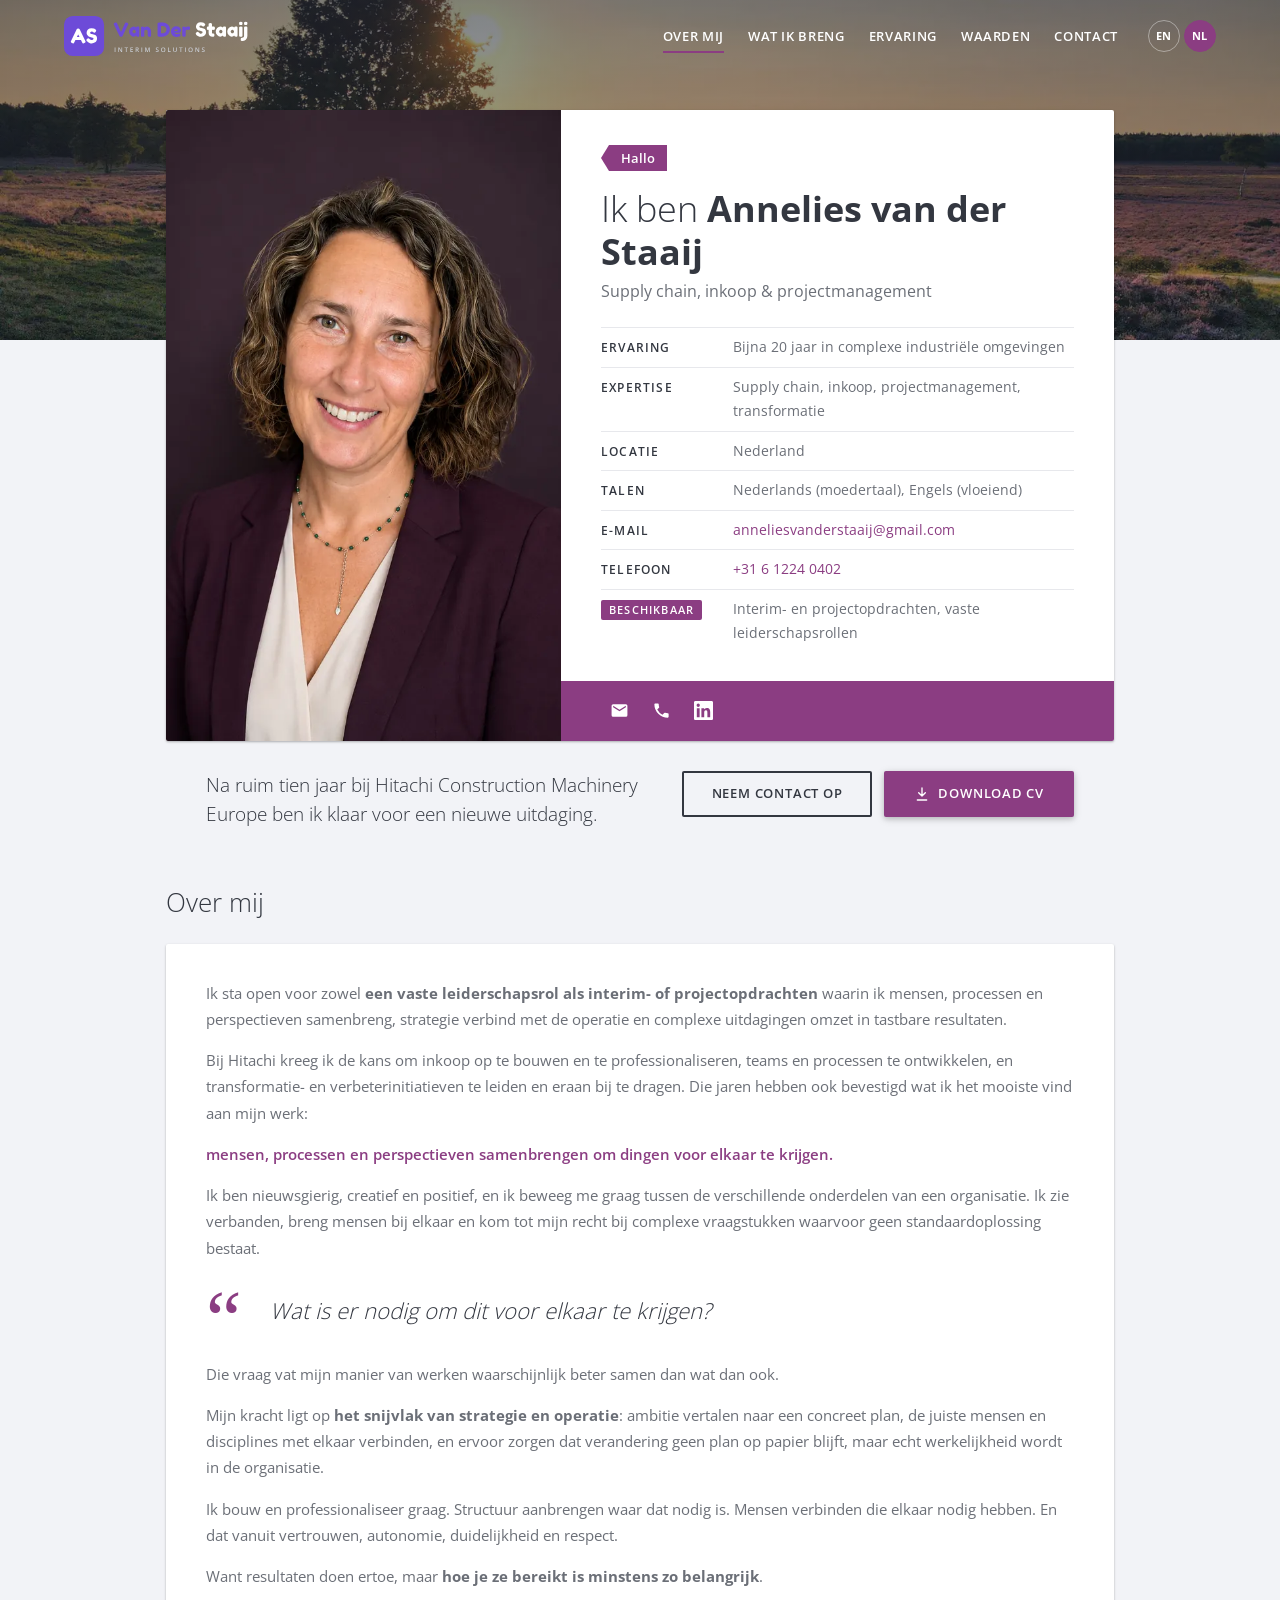
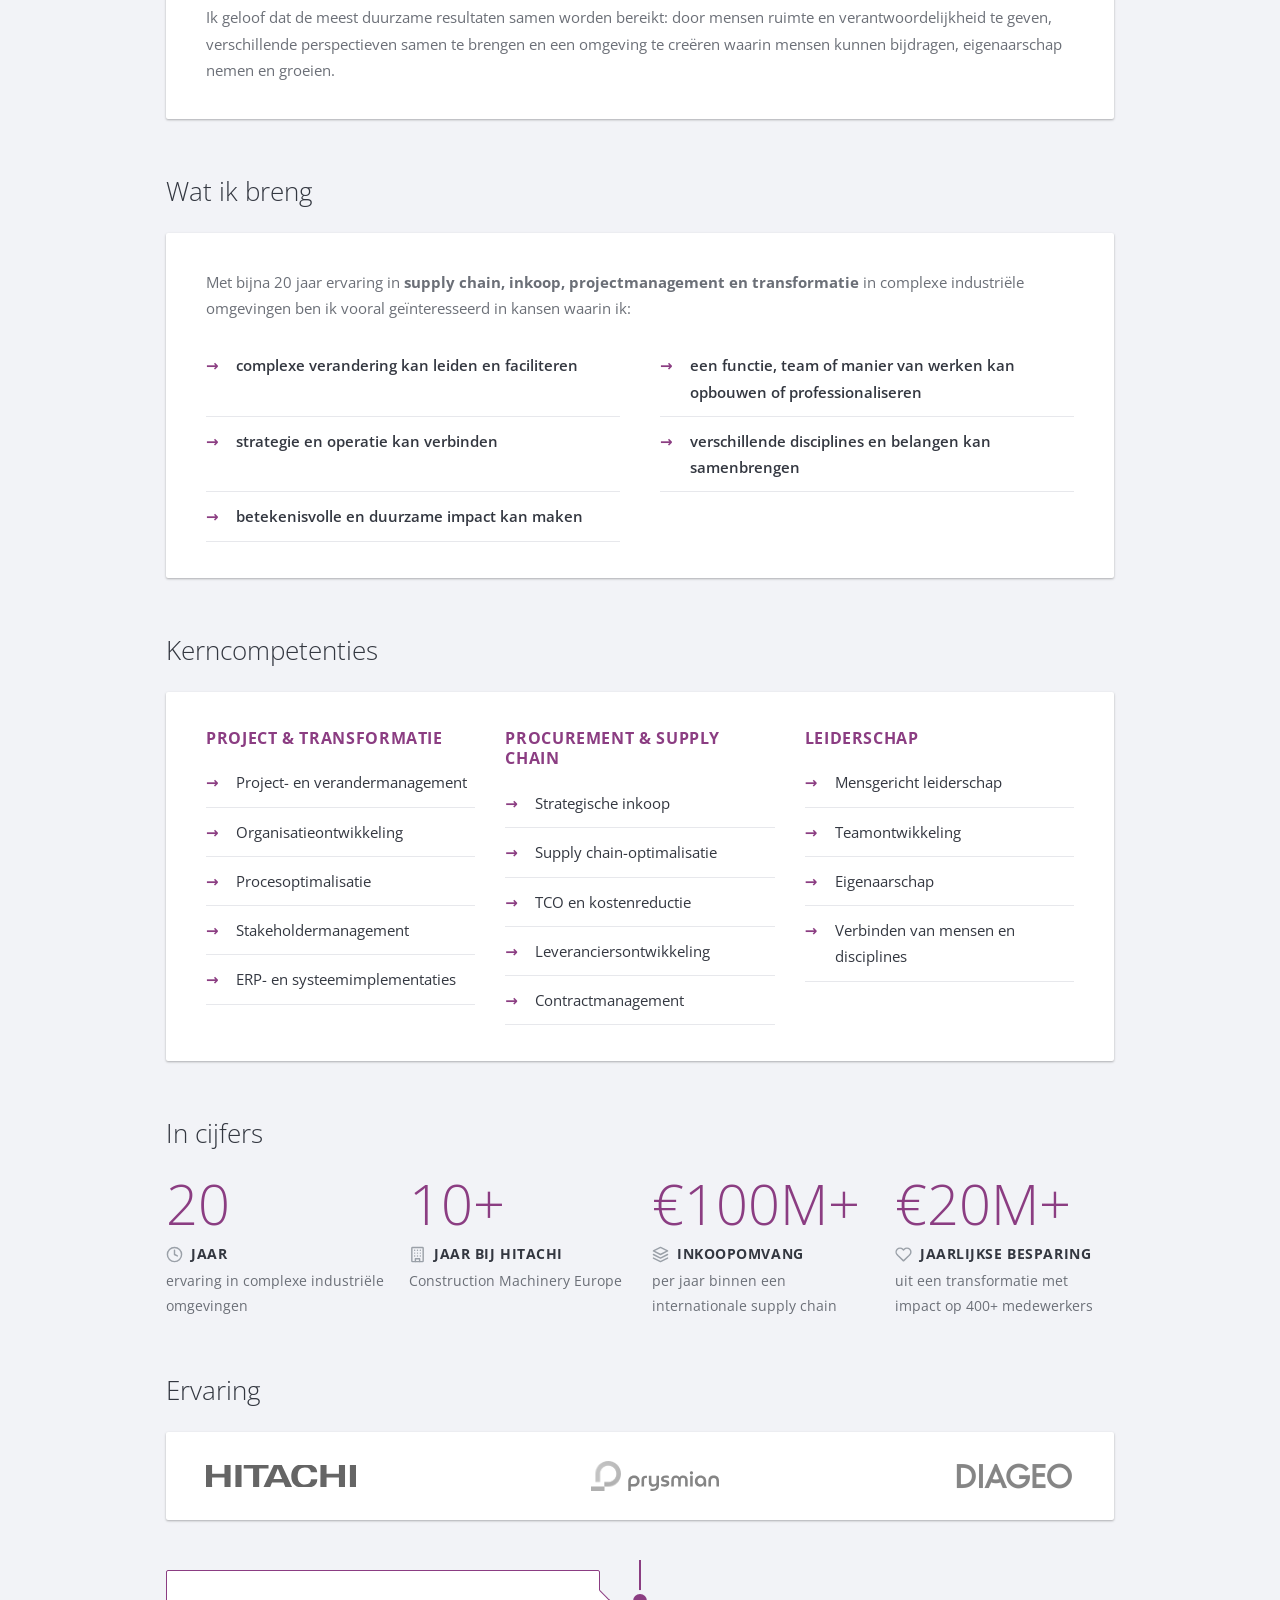
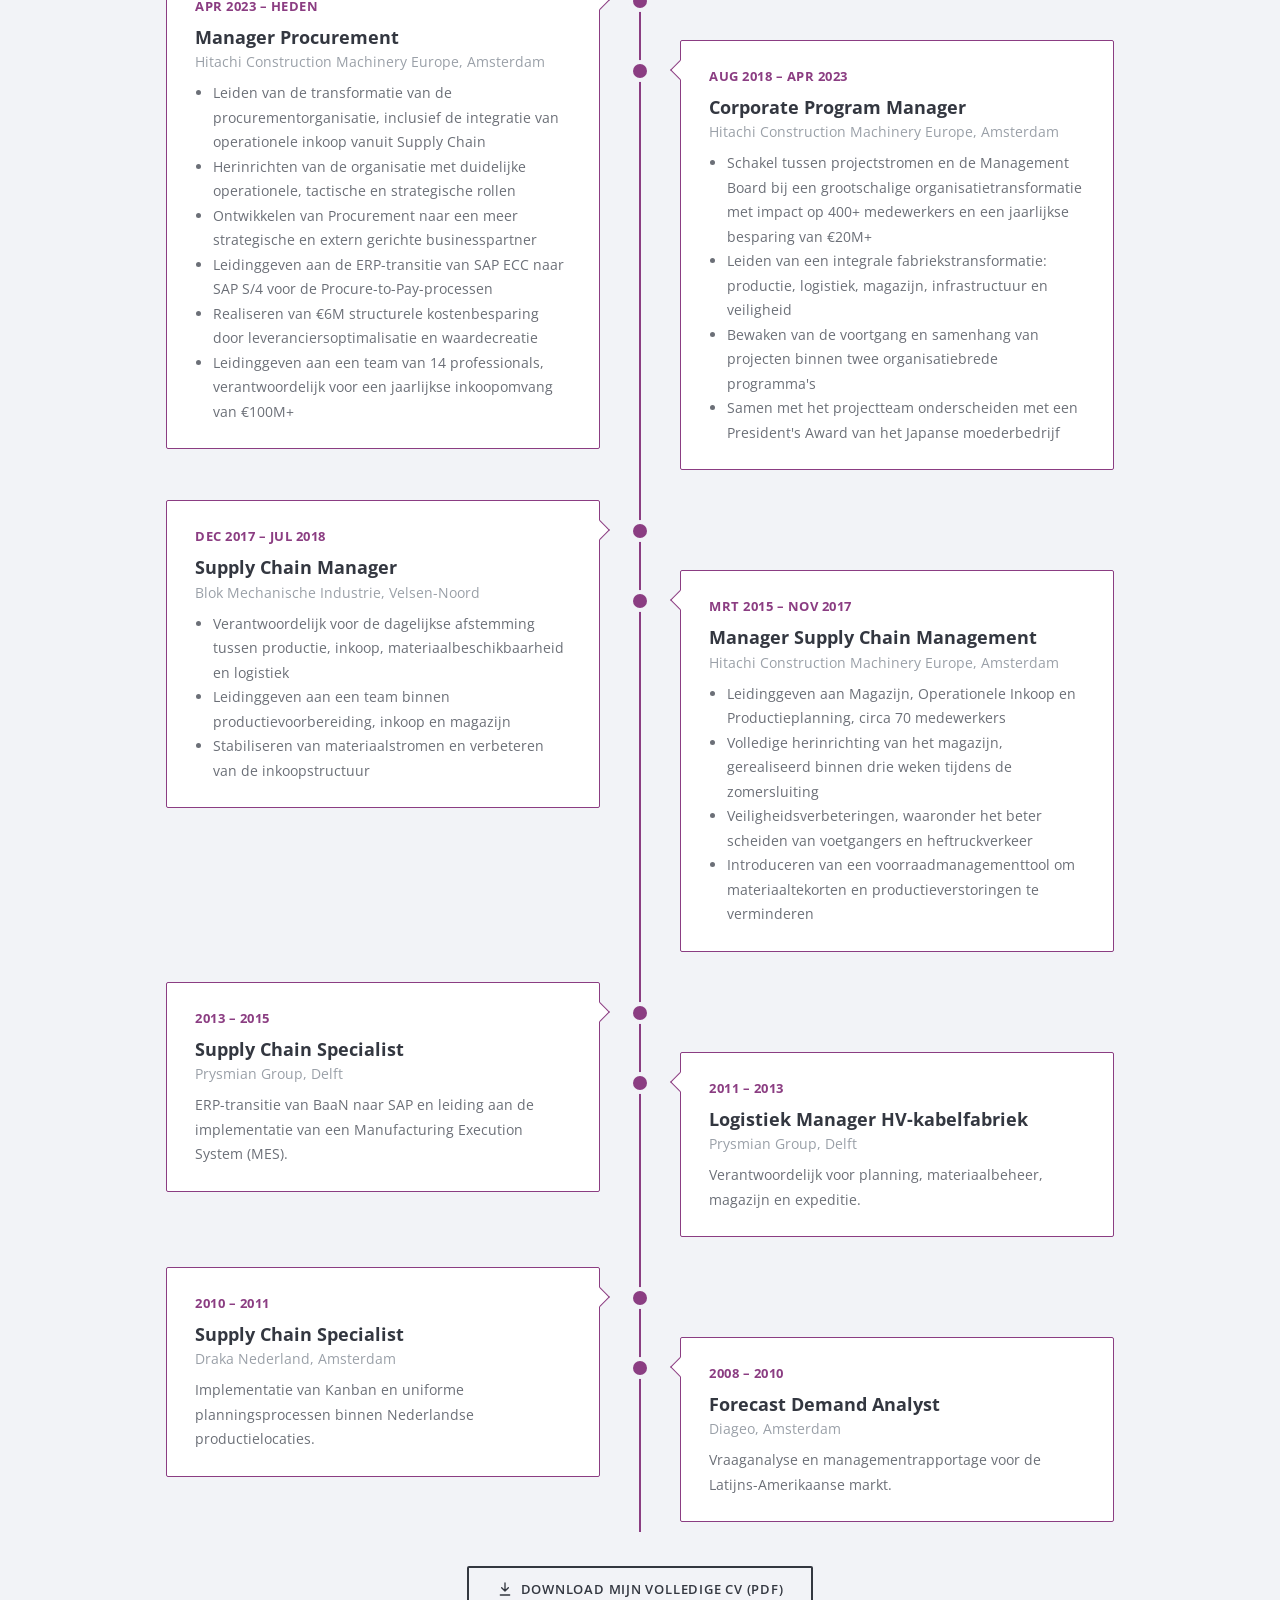
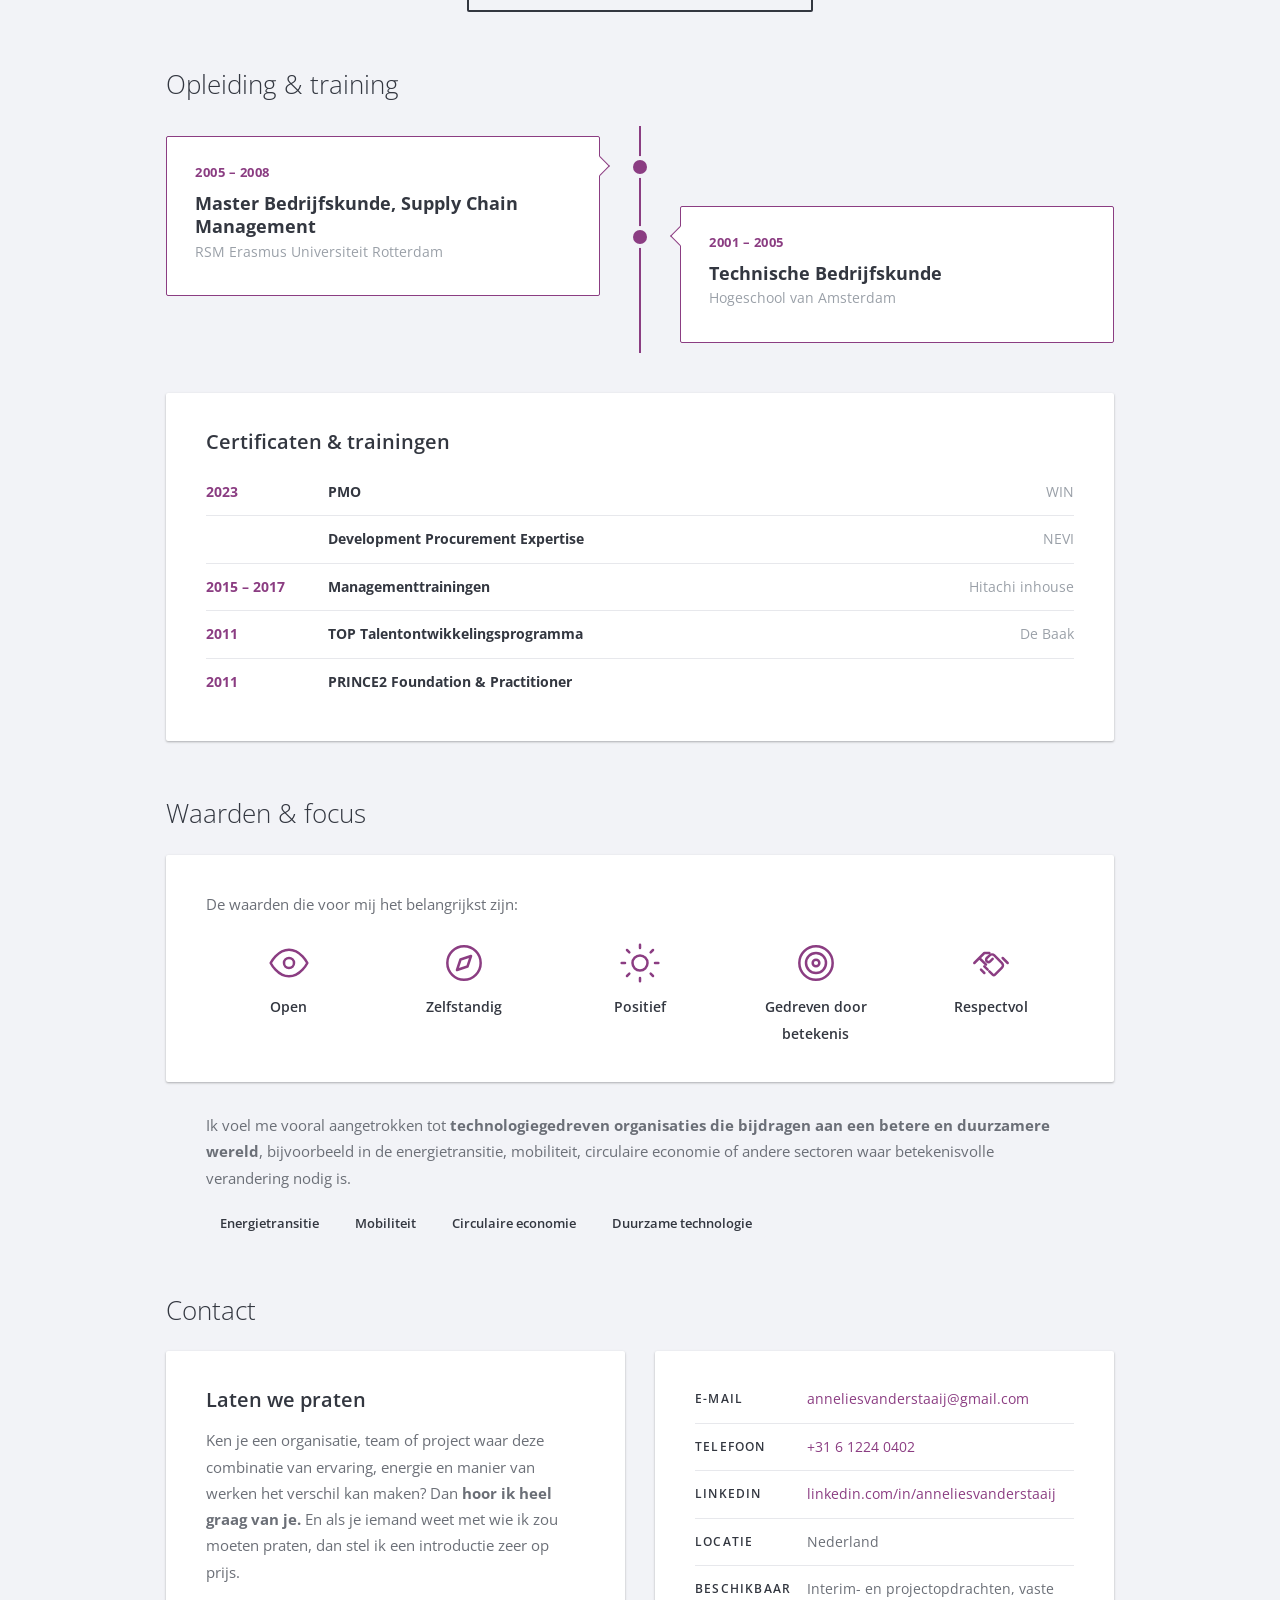
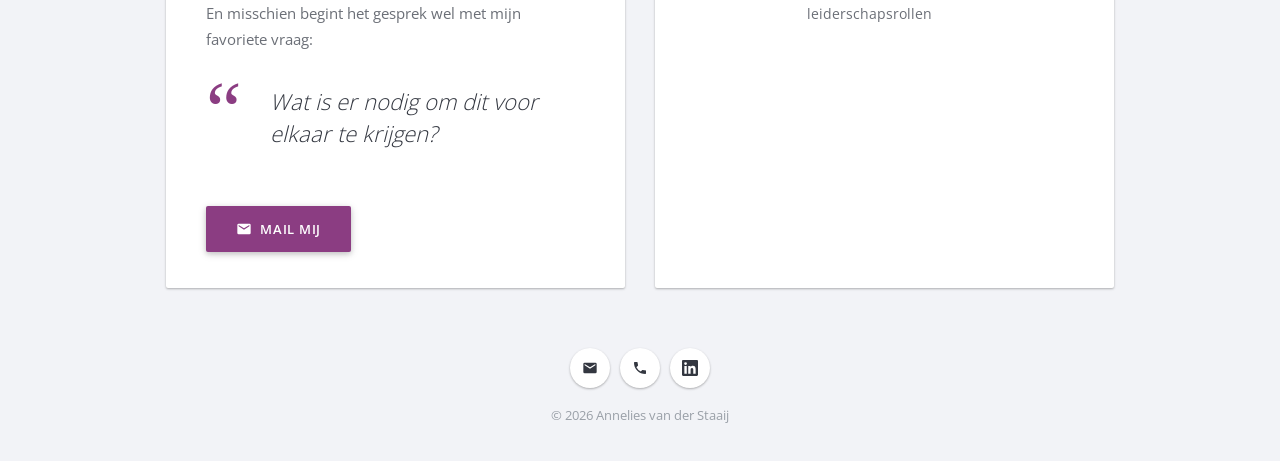
==== nl/index.html @ 2f76ab3b "Use the AS icon instead of VS in the logo and favicon Co-Authored-By: Claude Opus 5.5 <noreply@anthr" ====
<!doctype html>
<html lang="nl">
<head>
  <meta charset="utf-8">
  <meta name="viewport" content="width=device-width, initial-scale=1">
  <title>Annelies van der Staaij | Supply chain, inkoop &amp; transformatie</title>
  <meta name="description" content="Annelies van der Staaij: bijna 20 jaar ervaring in supply chain, inkoop, projectmanagement en transformatie. Beschikbaar voor interimopdrachten en vaste leiderschapsrollen.">
  <link rel="canonical" href="https://www.anneliesvanderstaaij.nl/nl/">
  <link rel="alternate" hreflang="en" href="https://www.anneliesvanderstaaij.nl/">
  <link rel="alternate" hreflang="nl" href="https://www.anneliesvanderstaaij.nl/nl/">
  <link rel="alternate" hreflang="x-default" href="https://www.anneliesvanderstaaij.nl/">
  <meta property="og:type" content="profile">
  <meta property="og:title" content="Annelies van der Staaij">
  <meta property="og:description" content="Supply chain, inkoop, projectmanagement en transformatie. Wat is er nodig om dit voor elkaar te krijgen?">
  <meta property="og:url" content="https://www.anneliesvanderstaaij.nl/nl/">
  <meta property="og:image" content="https://www.anneliesvanderstaaij.nl/assets/img/og-image.png">
  <meta property="og:locale" content="nl_NL">
  <meta name="twitter:card" content="summary_large_image">
  <meta name="theme-color" content="#6d4bd8">
  <link rel="icon" href="/assets/img/favicon-as.svg" type="image/svg+xml">
  <link rel="preload" href="/assets/fonts/open-sans-latin.woff2" as="font" type="font/woff2" crossorigin>
  <link rel="stylesheet" href="/assets/css/style.css?v=2026110903">
  <script src="/assets/js/site.js?v=2026110903"></script>
</head>
<body>
  <a class="skip-link" href="#main">Naar de inhoud</a>
  <div class="preloader" aria-hidden="true"><div><span></span><span></span></div></div>

  <nav class="mobile-nav" aria-label="Mobiel menu">
    <button class="mobile-nav-close" type="button" aria-label="Menu sluiten"><svg class="icon"><use href="/assets/img/icons.svg#close"/></svg></button>
    <ul>
      <li><a href="#about">Over mij</a></li>
      <li><a href="#bring">Wat ik breng</a></li>
      <li><a href="#experience">Ervaring</a></li>
      <li><a href="#values">Waarden</a></li>
      <li><a href="#contact">Contact</a></li>
      <li><a href="/" lang="en" hreflang="en">English</a></li>
    </ul>
  </nav>
  <div class="overlay"></div>

  <header class="header">
    <div class="head-bg"></div>
    <div class="head-bar">
      <div class="head-bar-inner">
        <a class="logo" href="#top" aria-label="Van Der Staaij Interim Solutions"><img class="logo-light" src="/assets/img/logo-as-wit.svg" alt="" width="186" height="40"><img class="logo-dark" src="/assets/img/logo-as.svg" alt="" width="186" height="40"></a>
        <div class="head-nav">
          <nav class="nav" aria-label="Hoofdmenu">
            <ul>
              <li><a href="#about">Over mij</a></li>
              <li><a href="#bring">Wat ik breng</a></li>
              <li><a href="#experience">Ervaring</a></li>
              <li><a href="#values">Waarden</a></li>
              <li><a href="#contact">Contact</a></li>
            </ul>
          </nav>
          <div class="lang-switch" aria-label="Taal">
            <a href="/" lang="en" hreflang="en" title="English">EN</a>
            <span aria-current="true" lang="nl">NL</span>
          </div>
          <button class="btn-mobile-nav" type="button" aria-expanded="false">Menu</button>
        </div>
      </div>
    </div>
  </header>

  <main class="content" id="main">
    <div class="container" id="top">

      <section id="about" class="section">
        <div class="animate-up">
          <div class="section-box profile">
            <div class="profile-photo">
              <picture>
                <source srcset="/assets/img/annelies.webp" type="image/webp">
                <img src="/assets/img/annelies.jpg" alt="Portret van Annelies van der Staaij" width="720" height="960">
              </picture>
            </div>
            <div class="profile-body">
              <div class="profile-info">
                <div class="profile-preword"><span>Hallo</span></div>
                <h1 class="profile-title"><span>Ik ben</span> Annelies van der Staaij</h1>
                <p class="profile-position">Supply chain, inkoop &amp; projectmanagement</p>
              </div>
              <ul class="profile-list">
                <li><strong class="title">Ervaring</strong><span class="cont">Bijna 20 jaar in complexe industriële omgevingen</span></li>
                <li><strong class="title">Expertise</strong><span class="cont">Supply chain, inkoop, projectmanagement, transformatie</span></li>
                <li><strong class="title">Locatie</strong><span class="cont">Nederland</span></li>
                <li data-row="languages"><strong class="title">Talen</strong><span class="cont">Nederlands (moedertaal), Engels (vloeiend)</span></li>
                <li><strong class="title">E-mail</strong><span class="cont"><a href="mailto:anneliesvanderstaaij@gmail.com">anneliesvanderstaaij@gmail.com</a></span></li>
                <li><strong class="title">Telefoon</strong><span class="cont"><a href="tel:+31612240402">+31 6 1224 0402</a></span></li>
                <li><strong class="title"><span class="button">Beschikbaar</span></strong><span class="cont">Interim- en projectopdrachten, vaste leiderschapsrollen</span></li>
              </ul>
              <ul class="profile-social">
                <li><a href="mailto:anneliesvanderstaaij@gmail.com" aria-label="E-mail"><svg class="icon"><use href="/assets/img/icons.svg#mail"/></svg></a></li>
                <li><a href="tel:+31612240402" aria-label="Telefoon"><svg class="icon"><use href="/assets/img/icons.svg#phone"/></svg></a></li>
                <li><a href="https://www.linkedin.com/in/anneliesvanderstaaij/" aria-label="LinkedIn"><svg class="icon"><use href="/assets/img/icons.svg#linkedin"/></svg></a></li>
              </ul>
            </div>
          </div>
          <div class="section-txt-btn">
            <div class="btn-group">
              <a class="btn btn-border" href="#contact">Neem contact op</a>
              <a class="btn" href="/assets/cv/CV-Annelies-van-der-Staaij-NL.pdf" download><svg class="icon"><use href="/assets/img/icons.svg#download"/></svg>Download cv</a>
            </div>
            <p class="lead">Na ruim tien jaar bij Hitachi Construction Machinery Europe ben ik klaar voor een nieuwe uitdaging.</p>
          </div>
        </div>
      </section>

      <section id="story" class="section">
        <div class="animate-up">
          <h2 class="section-title">Over mij</h2>
          <div class="section-box">
            <p>Ik sta open voor zowel <strong>een vaste leiderschapsrol als interim- of projectopdrachten</strong> waarin ik mensen, processen en perspectieven samenbreng, strategie verbind met de operatie en complexe uitdagingen omzet in tastbare resultaten.</p>
            <p>Bij Hitachi kreeg ik de kans om inkoop op te bouwen en te professionaliseren, teams en processen te ontwikkelen, en transformatie- en verbeterinitiatieven te leiden en eraan bij te dragen. Die jaren hebben ook bevestigd wat ik het mooiste vind aan mijn werk:</p>
            <p class="highlight">mensen, processen en perspectieven samenbrengen om dingen voor elkaar te krijgen.</p>
            <p>Ik ben nieuwsgierig, creatief en positief, en ik beweeg me graag tussen de verschillende onderdelen van een organisatie. Ik zie verbanden, breng mensen bij elkaar en kom tot mijn recht bij complexe vraagstukken waarvoor geen standaardoplossing bestaat.</p>
            <blockquote><p>Wat is er nodig om dit voor elkaar te krijgen?</p></blockquote>
            <p>Die vraag vat mijn manier van werken waarschijnlijk beter samen dan wat dan ook.</p>
            <p>Mijn kracht ligt op <strong>het snijvlak van strategie en operatie</strong>: ambitie vertalen naar een concreet plan, de juiste mensen en disciplines met elkaar verbinden, en ervoor zorgen dat verandering geen plan op papier blijft, maar echt werkelijkheid wordt in de organisatie.</p>
            <p>Ik bouw en professionaliseer graag. Structuur aanbrengen waar dat nodig is. Mensen verbinden die elkaar nodig hebben. En dat vanuit vertrouwen, autonomie, duidelijkheid en respect.</p>
            <p>Want resultaten doen ertoe, maar <strong>hoe je ze bereikt is minstens zo belangrijk</strong>.</p>
            <p>Ik geloof dat de meest duurzame resultaten samen worden bereikt: door mensen ruimte en verantwoordelijkheid te geven, verschillende perspectieven samen te brengen en een omgeving te creëren waarin mensen kunnen bijdragen, eigenaarschap nemen en groeien.</p>
          </div>
        </div>
      </section>

      <section id="bring" class="section">
        <div class="animate-up">
          <h2 class="section-title">Wat ik breng</h2>
          <div class="section-box">
            <p>Met bijna 20 jaar ervaring in <strong>supply chain, inkoop, projectmanagement en transformatie</strong> in complexe industriële omgevingen ben ik vooral geïnteresseerd in kansen waarin ik:</p>
            <ul class="styled-list">
              <li>complexe verandering kan leiden en faciliteren</li>
              <li>een functie, team of manier van werken kan opbouwen of professionaliseren</li>
              <li>strategie en operatie kan verbinden</li>
              <li>verschillende disciplines en belangen kan samenbrengen</li>
              <li>betekenisvolle en duurzame impact kan maken</li>
            </ul>
          </div>
        </div>
      </section>

      <section id="competencies" class="section">
        <div class="animate-up">
          <h2 class="section-title">Kerncompetenties</h2>
          <div class="section-box">
            <div class="competencies">
              <div>
                <h3>Project &amp; transformatie</h3>
                <ul class="styled-list">
                  <li>Project- en verandermanagement</li>
                  <li>Organisatieontwikkeling</li>
                  <li>Procesoptimalisatie</li>
                  <li>Stakeholdermanagement</li>
                  <li>ERP- en systeemimplementaties</li>
                </ul>
              </div>
              <div>
                <h3>Procurement &amp; supply chain</h3>
                <ul class="styled-list">
                  <li>Strategische inkoop</li>
                  <li>Supply chain-optimalisatie</li>
                  <li>TCO en kostenreductie</li>
                  <li>Leveranciersontwikkeling</li>
                  <li>Contractmanagement</li>
                </ul>
              </div>
              <div>
                <h3>Leiderschap</h3>
                <ul class="styled-list">
                  <li>Mensgericht leiderschap</li>
                  <li>Teamontwikkeling</li>
                  <li>Eigenaarschap</li>
                  <li>Verbinden van mensen en disciplines</li>
                </ul>
              </div>
            </div>
          </div>
        </div>
      </section>

      <section id="facts" class="section">
        <div class="animate-up">
          <h2 class="section-title">In cijfers</h2>
          <div class="statistics">
            <div class="statistic">
              <div class="statistic-value">20</div>
              <h3 class="statistic-title"><svg class="icon"><use href="/assets/img/icons.svg#clock"/></svg>Jaar</h3>
              <p class="statistic-cont">ervaring in complexe industriële omgevingen</p>
            </div>
            <div class="statistic">
              <div class="statistic-value">10+</div>
              <h3 class="statistic-title"><svg class="icon"><use href="/assets/img/icons.svg#building"/></svg>Jaar bij Hitachi</h3>
              <p class="statistic-cont">Construction Machinery Europe</p>
            </div>
            <div class="statistic">
              <div class="statistic-value">€100M+</div>
              <h3 class="statistic-title"><svg class="icon"><use href="/assets/img/icons.svg#layers"/></svg>Inkoopomvang</h3>
              <p class="statistic-cont">per jaar binnen een internationale supply chain</p>
            </div>
            <div class="statistic">
              <div class="statistic-value">€20M+</div>
              <h3 class="statistic-title"><svg class="icon"><use href="/assets/img/icons.svg#heart"/></svg>Jaarlijkse besparing</h3>
              <p class="statistic-cont">uit een transformatie met impact op 400+ medewerkers</p>
            </div>
          </div>
        </div>
      </section>

      <section id="experience" class="section">
        <div class="animate-up">
          <h2 class="section-title">Ervaring</h2>
          <ul class="logo-strip" aria-label="Bedrijven waar ik heb gewerkt">
            <li><img src="/assets/img/logos/hitachi-black.svg" alt="Hitachi Construction Machinery" width="160" height="22"></li>
            <li><img src="/assets/img/logos/prysmian.svg" alt="Prysmian Group" width="128" height="30"></li>
            <li><img src="/assets/img/logos/diageo.png" alt="Diageo" width="120" height="30"></li>
          </ul>
          <div class="timeline">
            <div class="timeline-bar"></div>
            <div class="timeline-inner">
              <div class="timeline-box timeline-box-left">
                <span class="dot"></span>
                <div class="timeline-box-inner animate-right">
                  <span class="arrow"></span>
                  <div class="date">apr 2023 – heden</div>
                  <h3>Manager Procurement</h3>
                  <h4>Hitachi Construction Machinery Europe, Amsterdam</h4>
                  <ul>
                    <li>Leiden van de transformatie van de procurementorganisatie, inclusief de integratie van operationele inkoop vanuit Supply Chain</li>
                    <li>Herinrichten van de organisatie met duidelijke operationele, tactische en strategische rollen</li>
                    <li>Ontwikkelen van Procurement naar een meer strategische en extern gerichte businesspartner</li>
                    <li>Leidinggeven aan de ERP-transitie van SAP ECC naar SAP S/4 voor de Procure-to-Pay-processen</li>
                    <li>Realiseren van €6M structurele kostenbesparing door leveranciersoptimalisatie en waardecreatie</li>
                    <li>Leidinggeven aan een team van 14 professionals, verantwoordelijk voor een jaarlijkse inkoopomvang van €100M+</li>
                  </ul>
                </div>
              </div>
              <div class="timeline-box timeline-box-right">
                <span class="dot"></span>
                <div class="timeline-box-inner animate-left">
                  <span class="arrow"></span>
                  <div class="date">aug 2018 – apr 2023</div>
                  <h3>Corporate Program Manager</h3>
                  <h4>Hitachi Construction Machinery Europe, Amsterdam</h4>
                  <ul>
                    <li>Schakel tussen projectstromen en de Management Board bij een grootschalige organisatietransformatie met impact op 400+ medewerkers en een jaarlijkse besparing van €20M+</li>
                    <li>Leiden van een integrale fabriekstransformatie: productie, logistiek, magazijn, infrastructuur en veiligheid</li>
                    <li>Bewaken van de voortgang en samenhang van projecten binnen twee organisatiebrede programma's</li>
                    <li>Samen met het projectteam onderscheiden met een President's Award van het Japanse moederbedrijf</li>
                  </ul>
                </div>
              </div>
              <div class="timeline-box timeline-box-left">
                <span class="dot"></span>
                <div class="timeline-box-inner animate-right">
                  <span class="arrow"></span>
                  <div class="date">dec 2017 – jul 2018</div>
                  <h3>Supply Chain Manager</h3>
                  <h4>Blok Mechanische Industrie, Velsen-Noord</h4>
                  <ul>
                    <li>Verantwoordelijk voor de dagelijkse afstemming tussen productie, inkoop, materiaalbeschikbaarheid en logistiek</li>
                    <li>Leidinggeven aan een team binnen productievoorbereiding, inkoop en magazijn</li>
                    <li>Stabiliseren van materiaalstromen en verbeteren van de inkoopstructuur</li>
                  </ul>
                </div>
              </div>
              <div class="timeline-box timeline-box-right">
                <span class="dot"></span>
                <div class="timeline-box-inner animate-left">
                  <span class="arrow"></span>
                  <div class="date">mrt 2015 – nov 2017</div>
                  <h3>Manager Supply Chain Management</h3>
                  <h4>Hitachi Construction Machinery Europe, Amsterdam</h4>
                  <ul>
                    <li>Leidinggeven aan Magazijn, Operationele Inkoop en Productieplanning, circa 70 medewerkers</li>
                    <li>Volledige herinrichting van het magazijn, gerealiseerd binnen drie weken tijdens de zomersluiting</li>
                    <li>Veiligheidsverbeteringen, waaronder het beter scheiden van voetgangers en heftruckverkeer</li>
                    <li>Introduceren van een voorraadmanagementtool om materiaaltekorten en productieverstoringen te verminderen</li>
                  </ul>
                </div>
              </div>
              <div class="timeline-box timeline-box-left">
                <span class="dot"></span>
                <div class="timeline-box-inner animate-right">
                  <span class="arrow"></span>
                  <div class="date">2013 – 2015</div>
                  <h3>Supply Chain Specialist</h3>
                  <h4>Prysmian Group, Delft</h4>
                  <p>ERP-transitie van BaaN naar SAP en leiding aan de implementatie van een Manufacturing Execution System (MES).</p>
                </div>
              </div>
              <div class="timeline-box timeline-box-right">
                <span class="dot"></span>
                <div class="timeline-box-inner animate-left">
                  <span class="arrow"></span>
                  <div class="date">2011 – 2013</div>
                  <h3>Logistiek Manager HV-kabelfabriek</h3>
                  <h4>Prysmian Group, Delft</h4>
                  <p>Verantwoordelijk voor planning, materiaalbeheer, magazijn en expeditie.</p>
                </div>
              </div>
              <div class="timeline-box timeline-box-left">
                <span class="dot"></span>
                <div class="timeline-box-inner animate-right">
                  <span class="arrow"></span>
                  <div class="date">2010 – 2011</div>
                  <h3>Supply Chain Specialist</h3>
                  <h4>Draka Nederland, Amsterdam</h4>
                  <p>Implementatie van Kanban en uniforme planningsprocessen binnen Nederlandse productielocaties.</p>
                </div>
              </div>
              <div class="timeline-box timeline-box-right">
                <span class="dot"></span>
                <div class="timeline-box-inner animate-left">
                  <span class="arrow"></span>
                  <div class="date">2008 – 2010</div>
                  <h3>Forecast Demand Analyst</h3>
                  <h4>Diageo, Amsterdam</h4>
                  <p>Vraaganalyse en managementrapportage voor de Latijns-Amerikaanse markt.</p>
                </div>
              </div>
            </div>
          </div>
          <p class="cv-download"><a class="btn btn-border" href="/assets/cv/CV-Annelies-van-der-Staaij-NL.pdf" download><svg class="icon"><use href="/assets/img/icons.svg#download"/></svg>Download mijn volledige cv (pdf)</a></p>
        </div>
      </section>

      <section id="education" class="section">
        <div class="animate-up">
          <h2 class="section-title">Opleiding &amp; training</h2>
          <div class="timeline">
            <div class="timeline-bar"></div>
            <div class="timeline-inner">
              <div class="timeline-box timeline-box-left">
                <span class="dot"></span>
                <div class="timeline-box-inner animate-right">
                  <span class="arrow"></span>
                  <div class="date">2005 – 2008</div>
                  <h3>Master Bedrijfskunde, Supply Chain Management</h3>
                  <h4>RSM Erasmus Universiteit Rotterdam</h4>
                </div>
              </div>
              <div class="timeline-box timeline-box-right">
                <span class="dot"></span>
                <div class="timeline-box-inner animate-left">
                  <span class="arrow"></span>
                  <div class="date">2001 – 2005</div>
                  <h3>Technische Bedrijfskunde</h3>
                  <h4>Hogeschool van Amsterdam</h4>
                </div>
              </div>
            </div>
          </div>
          <div class="section-box">
            <h3 class="box-title">Certificaten &amp; trainingen</h3>
            <ul class="cert-list">
              <li><span class="cert-year">2023</span><strong>PMO</strong><span class="cert-org">WIN</span></li>
              <li><span class="cert-year"></span><strong>Development Procurement Expertise</strong><span class="cert-org">NEVI</span></li>
              <li><span class="cert-year">2015 – 2017</span><strong>Managementtrainingen</strong><span class="cert-org">Hitachi inhouse</span></li>
              <li><span class="cert-year">2011</span><strong>TOP Talentontwikkelingsprogramma</strong><span class="cert-org">De Baak</span></li>
              <li><span class="cert-year">2011</span><strong>PRINCE2 Foundation &amp; Practitioner</strong><span class="cert-org"></span></li>
            </ul>
          </div>
        </div>
      </section>

      <section id="values" class="section">
        <div class="animate-up">
          <h2 class="section-title">Waarden &amp; focus</h2>
          <div class="section-box">
            <p>De waarden die voor mij het belangrijkst zijn:</p>
            <ul class="interests-list">
              <li><svg class="icon"><use href="/assets/img/icons.svg#eye"/></svg><span>Open</span></li>
              <li><svg class="icon"><use href="/assets/img/icons.svg#compass"/></svg><span>Zelfstandig</span></li>
              <li><svg class="icon"><use href="/assets/img/icons.svg#sun"/></svg><span>Positief</span></li>
              <li><svg class="icon"><use href="/assets/img/icons.svg#target"/></svg><span>Gedreven door betekenis</span></li>
              <li><svg class="icon"><use href="/assets/img/icons.svg#handshake"/></svg><span>Respectvol</span></li>
            </ul>
          </div>
          <div class="section-txt-btn">
            <div>
              <p>Ik voel me vooral aangetrokken tot <strong>technologiegedreven organisaties die bijdragen aan een betere en duurzamere wereld</strong>, bijvoorbeeld in de energietransitie, mobiliteit, circulaire economie of andere sectoren waar betekenisvolle verandering nodig is.</p>
              <ul class="tags">
                <li>Energietransitie</li>
                <li>Mobiliteit</li>
                <li>Circulaire economie</li>
                <li>Duurzame technologie</li>
              </ul>
            </div>
          </div>
        </div>
      </section>

      <section id="contact" class="section">
        <div class="animate-up">
          <h2 class="section-title">Contact</h2>
          <div class="contact-grid">
            <div class="section-box">
              <h3>Laten we praten</h3>
              <p>Ken je een organisatie, team of project waar deze combinatie van ervaring, energie en manier van werken het verschil kan maken? Dan <strong>hoor ik heel graag van je.</strong> En als je iemand weet met wie ik zou moeten praten, dan stel ik een introductie zeer op prijs.</p>
              <p>En misschien begint het gesprek wel met mijn favoriete vraag:</p>
              <blockquote><p>Wat is er nodig om dit voor elkaar te krijgen?</p></blockquote>
              <a class="btn" href="mailto:anneliesvanderstaaij@gmail.com"><svg class="icon"><use href="/assets/img/icons.svg#mail"/></svg>Mail mij</a>
            </div>
            <div class="section-box">
              <ul class="contact-list">
                <li><strong>E-mail</strong><span><a href="mailto:anneliesvanderstaaij@gmail.com">anneliesvanderstaaij@gmail.com</a></span></li>
                <li><strong>Telefoon</strong><span><a href="tel:+31612240402">+31 6 1224 0402</a></span></li>
                <li><strong>LinkedIn</strong><span><a href="https://www.linkedin.com/in/anneliesvanderstaaij/">linkedin.com/in/anneliesvanderstaaij</a></span></li>
                <li><strong>Locatie</strong><span>Nederland</span></li>
                <li><strong>Beschikbaar</strong><span>Interim- en projectopdrachten, vaste leiderschapsrollen</span></li>
              </ul>
            </div>
          </div>
        </div>
      </section>

    </div>
  </main>

  <footer class="footer">
    <ul class="social">
      <li><a href="mailto:anneliesvanderstaaij@gmail.com" aria-label="E-mail"><svg class="icon"><use href="/assets/img/icons.svg#mail"/></svg></a></li>
      <li><a href="tel:+31612240402" aria-label="Telefoon"><svg class="icon"><use href="/assets/img/icons.svg#phone"/></svg></a></li>
      <li><a href="https://www.linkedin.com/in/anneliesvanderstaaij/" aria-label="LinkedIn"><svg class="icon"><use href="/assets/img/icons.svg#linkedin"/></svg></a></li>
    </ul>
    <p>© <span id="year">2026</span> Annelies van der Staaij</p>
  </footer>

  <a href="#top" class="btn-scroll-top" aria-label="Terug naar boven"><svg class="icon"><use href="/assets/img/icons.svg#arrow-up"/></svg></a>
</body>
</html>
---- assets/css/style.css ----
/* Look and feel modelled on the RS Card "student" demo: a dark photo header,
   a profile card that overlaps it, white material-style section boxes,
   Open Sans text with a Fredoka One logo, pruim purple accent (#8b3d82) and
   sections that slide into view while scrolling. All code here is our own. */

@font-face {
  font-family: "Open Sans";
  src: url("../fonts/open-sans-latin.woff2") format("woff2");
  font-weight: 300 800;
  font-style: normal;
  font-display: swap;
}

@font-face {
  font-family: "Fredoka One";
  src: url("../fonts/fredoka-one-latin.woff2") format("woff2");
  font-weight: 400;
  font-style: normal;
  font-display: swap;
}

:root {
  --theme: #8b3d82;
  --theme-dark: #7a3672;
  --theme-light: #f8eff7;
  --head-overlay: linear-gradient(rgba(44, 51, 64, 0.6), rgba(44, 51, 64, 0.3));
  --dark: #2c3340;
  --bg: #f2f3f7;
  --box: #ffffff;
  --text: #6b6f77;
  --title: #333740;
  --muted: #9aa0a8;
  --line: #e7e8ec;
  --shadow: 0 1px 3px rgba(0, 0, 0, 0.12), 0 1px 2px rgba(0, 0, 0, 0.18);
  --shadow-hover: 0 10px 20px rgba(0, 0, 0, 0.12), 0 6px 6px rgba(0, 0, 0, 0.14);
  --container: 980px;
  --ease: cubic-bezier(0.25, 0.8, 0.25, 1);
}

*,
*::before,
*::after {
  box-sizing: border-box;
}

html {
  scroll-behavior: smooth;
  scroll-padding-top: 70px;
}

body {
  margin: 0;
  overflow-x: clip;
  background: var(--bg);
  color: var(--text);
  font-family: "Open Sans", system-ui, -apple-system, "Segoe UI", sans-serif;
  font-size: 15px;
  line-height: 1.75;
  -webkit-font-smoothing: antialiased;
}

h1,
h2,
h3,
h4 {
  color: var(--title);
  line-height: 1.3;
  margin: 0;
}

p {
  margin: 0 0 1em;
}

p:last-child {
  margin-bottom: 0;
}

a {
  color: var(--theme);
  text-decoration: none;
}

a:hover {
  text-decoration: underline;
}

img {
  display: block;
  max-width: 100%;
}

:focus-visible {
  outline: 2px solid var(--theme);
  outline-offset: 2px;
}

.skip-link {
  position: absolute;
  left: -9999px;
  top: 8px;
  z-index: 400;
  padding: 8px 14px;
  background: var(--theme);
  color: #fff;
}

.skip-link:focus {
  left: 8px;
}

.container {
  width: 100%;
  max-width: var(--container);
  margin: 0 auto;
  padding: 0 16px;
}

.icon {
  width: 1em;
  height: 1em;
  fill: none;
  stroke: currentColor;
  stroke-width: 2;
  stroke-linecap: round;
  stroke-linejoin: round;
  flex: none;
}

.icon-fill {
  fill: currentColor;
  stroke: none;
}

/* Preloader */

.preloader {
  position: fixed;
  inset: 0;
  z-index: 300;
  display: grid;
  place-items: center;
  background: var(--bg);
  transition: opacity 0.4s ease, visibility 0.4s ease;
}

.preloader div {
  display: flex;
  gap: 8px;
}

.preloader span {
  width: 14px;
  height: 14px;
  border-radius: 50%;
  background: var(--theme);
  animation: preload-bounce 0.9s infinite ease-in-out;
}

.preloader span:last-child {
  animation-delay: 0.15s;
  background: var(--dark);
}

@keyframes preload-bounce {
  0%, 100% { transform: translateY(0); }
  50% { transform: translateY(-14px); }
}

.loaded .preloader {
  opacity: 0;
  visibility: hidden;
}

/* Header */

.header {
  position: relative;
  height: 340px;
}

.head-bg {
  position: absolute;
  inset: 0;
  background-color: var(--dark);
  background-image: url("../img/header.jpg");
  background-image: image-set(url("../img/header.webp") type("image/webp"), url("../img/header.jpg") type("image/jpeg"));
  background-size: cover;
  background-position: center 35%;
}

.head-bg::before {
  content: "";
  position: absolute;
  inset: 0;
  background: var(--head-overlay);
}

.head-bar {
  position: absolute;
  top: 0;
  left: 0;
  right: 0;
  z-index: 50;
  height: 72px;
  transition: background-color 0.3s ease, box-shadow 0.3s ease, height 0.3s ease;
}

.head-bar.is-sticky {
  position: fixed;
  height: 60px;
  background: #fff;
  box-shadow: 0 2px 8px rgba(0, 0, 0, 0.12);
  animation: slide-down 0.35s var(--ease);
}

@keyframes slide-down {
  from { transform: translateY(-100%); }
  to { transform: none; }
}

.head-bar-inner {
  display: flex;
  align-items: center;
  justify-content: space-between;
  gap: 16px;
  height: 100%;
  max-width: 1200px;
  margin: 0 auto;
  padding: 0 24px;
}

.logo {
  display: flex;
  align-items: center;
  flex-shrink: 0;
}

.logo img {
  display: block;
  width: auto;
  height: 40px;
}

.logo .logo-dark,
.head-bar.is-sticky .logo .logo-light {
  display: none;
}

.head-bar.is-sticky .logo .logo-dark {
  display: block;
}

.head-nav {
  display: flex;
  align-items: center;
  gap: 12px;
}

.nav ul {
  display: flex;
  list-style: none;
  margin: 0;
  padding: 0;
}

.nav a {
  position: relative;
  display: block;
  padding: 10px 12px;
  color: #fff;
  font-size: 13px;
  font-weight: 600;
  letter-spacing: 0.05em;
  text-transform: uppercase;
}

.nav a::after {
  content: "";
  position: absolute;
  left: 12px;
  right: 12px;
  bottom: 4px;
  height: 2px;
  background: var(--theme);
  transform: scaleX(0);
  transition: transform 0.25s var(--ease);
}

.nav a:hover,
.nav a.active {
  text-decoration: none;
}

.nav a:hover::after,
.nav a.active::after {
  transform: scaleX(1);
}

.head-bar.is-sticky .nav a {
  color: var(--title);
}

.lang-switch {
  display: flex;
  gap: 4px;
  margin-left: 6px;
  font-size: 11px;
  font-weight: 700;
  letter-spacing: 0.06em;
}

.lang-switch a,
.lang-switch span {
  display: grid;
  place-items: center;
  width: 32px;
  height: 32px;
  border-radius: 50%;
  color: #fff;
  border: 1px solid rgba(255, 255, 255, 0.4);
}

.lang-switch a:hover {
  text-decoration: none;
  border-color: #fff;
}

.lang-switch [aria-current="true"] {
  background: var(--theme);
  border-color: var(--theme);
}

.head-bar.is-sticky .lang-switch a {
  color: var(--title);
  border-color: var(--line);
}

.btn-mobile-nav {
  display: none;
  padding: 0;
  border: 0;
  background: none;
  color: var(--theme);
  font: 700 13px/1 "Open Sans", sans-serif;
  letter-spacing: 0.08em;
  text-transform: uppercase;
  cursor: pointer;
}

/* Mobile navigation panel */

.mobile-nav {
  position: fixed;
  top: 0;
  bottom: 0;
  left: 0;
  z-index: 120;
  width: 280px;
  padding: 70px 0 24px;
  background: var(--theme);
  transform: translateX(-100%);
  transition: transform 0.35s var(--ease);
  overflow-y: auto;
}

.mobile-nav.open {
  transform: translateX(0);
}

.mobile-nav ul {
  list-style: none;
  margin: 0;
  padding: 0;
}

.mobile-nav a {
  display: block;
  padding: 12px 28px;
  color: #fff;
  font-size: 14px;
  font-weight: 600;
  letter-spacing: 0.05em;
  text-transform: uppercase;
  border-bottom: 1px solid rgba(255, 255, 255, 0.15);
}

.mobile-nav a:hover,
.mobile-nav a.active {
  text-decoration: none;
  background: rgba(0, 0, 0, 0.08);
}

.mobile-nav-close {
  position: absolute;
  top: 16px;
  right: 16px;
  width: 40px;
  height: 40px;
  border: 0;
  border-radius: 50%;
  background: rgba(0, 0, 0, 0.12);
  color: #fff;
  font-size: 18px;
  cursor: pointer;
  display: grid;
  place-items: center;
}

.overlay {
  position: fixed;
  inset: 0;
  z-index: 110;
  background: rgba(0, 0, 0, 0.5);
  opacity: 0;
  visibility: hidden;
  transition: opacity 0.3s ease, visibility 0.3s ease;
}

.overlay.open {
  opacity: 1;
  visibility: visible;
}

@media (max-width: 900px) {
  .nav {
    display: none;
  }

  .btn-mobile-nav {
    display: block;
  }

  .head-bar-inner {
    padding: 0 16px;
  }

  .logo img {
    height: 34px;
  }
}

/* Content */

.content {
  position: relative;
  z-index: 2;
  margin-top: -230px;
  padding-bottom: 20px;
}

.section {
  padding-top: 56px;
}

.section:first-child {
  padding-top: 0;
}

.section-title {
  margin: 0 0 24px;
  font-size: 26px;
  font-weight: 300;
  color: var(--title);
}

.section-box {
  position: relative;
  padding: 36px 40px;
  background: var(--box);
  border-radius: 2px;
  box-shadow: var(--shadow);
}

.section-txt-btn {
  display: flex;
  align-items: flex-start;
  justify-content: space-between;
  gap: 30px;
  padding: 30px 40px 0;
}

.section-txt-btn .btn,
.section-txt-btn .btn-group {
  order: 2;
  flex: none;
}

.btn-group {
  display: flex;
  flex-wrap: wrap;
  gap: 12px;
}

@media (max-width: 700px) {
  .section-box {
    padding: 26px 20px;
  }

  .section-txt-btn {
    flex-direction: column;
    padding: 24px 20px 0;
  }

  .section-txt-btn .btn,
  .section-txt-btn .btn-group {
    order: 0;
  }
}

/* Scroll reveal: sections slide up, timeline boxes slide in from the sides */

.js .animate-up,
.js .animate-left,
.js .animate-right {
  opacity: 0;
  transition: opacity 0.7s var(--ease), transform 0.7s var(--ease);
}

.js .animate-up {
  transform: translateY(60px);
}

.js .animate-left {
  transform: translateX(70px);
}

.js .animate-right {
  transform: translateX(-70px);
}

.js .animated {
  opacity: 1;
  transform: none;
}

/* Buttons with ripple */

.btn {
  position: relative;
  display: inline-flex;
  align-items: center;
  justify-content: center;
  gap: 8px;
  overflow: hidden;
  padding: 0 30px;
  height: 46px;
  border: 0;
  border-radius: 2px;
  background: var(--theme);
  color: #fff;
  font: 600 13px/1 "Open Sans", sans-serif;
  letter-spacing: 0.06em;
  text-transform: uppercase;
  box-shadow: 0 2px 5px rgba(0, 0, 0, 0.16), 0 2px 10px rgba(0, 0, 0, 0.12);
  cursor: pointer;
  transition: box-shadow 0.3s ease, background-color 0.3s ease, color 0.3s ease;
}

.btn:hover {
  text-decoration: none;
  box-shadow: 0 5px 11px rgba(0, 0, 0, 0.18), 0 4px 15px rgba(0, 0, 0, 0.15);
}

.btn-border {
  background: transparent;
  color: var(--title);
  box-shadow: inset 0 0 0 2px var(--title);
}

.btn-border:hover {
  background: var(--title);
  color: #fff;
  box-shadow: inset 0 0 0 2px var(--title);
}

.btn .icon {
  font-size: 16px;
}

.ripple-wave {
  position: absolute;
  border-radius: 50%;
  background: rgba(255, 255, 255, 0.45);
  transform: scale(0);
  animation: ripple 0.6s linear;
  pointer-events: none;
}

.btn-border .ripple-wave {
  background: rgba(0, 0, 0, 0.12);
}

@keyframes ripple {
  to {
    transform: scale(2.6);
    opacity: 0;
  }
}

/* Profile card */

.profile {
  display: grid;
  grid-template-columns: 5fr 7fr;
  padding: 0;
  overflow: hidden;
}

.profile-photo {
  position: relative;
  min-height: 100%;
  overflow: hidden;
  background: var(--theme-light);
}

.profile-photo img {
  position: absolute;
  inset: 0;
  width: 100%;
  height: 100%;
  object-fit: cover;
  object-position: 50% 20%;
  transition: transform 0.6s var(--ease);
}

.profile:hover .profile-photo img {
  transform: scale(1.05);
}

.profile-body {
  display: flex;
  flex-direction: column;
}

.profile-info {
  padding: 34px 40px 0;
}

.profile-preword {
  margin-bottom: 16px;
}

.profile-preword span {
  position: relative;
  display: inline-block;
  margin-left: 8px;
  padding: 2px 12px;
  background: var(--theme);
  color: #fff;
  font-size: 13px;
  font-weight: 600;
  line-height: 22px;
}

.profile-preword span::before {
  content: "";
  position: absolute;
  top: 0;
  left: -8px;
  border-style: solid;
  border-width: 13px 8px 13px 0;
  border-color: transparent var(--theme) transparent transparent;
}

.profile-title {
  font-size: 36px;
  font-weight: 700;
  line-height: 1.2;
  color: var(--title);
}

.profile-title span {
  font-weight: 300;
}

.profile-position {
  margin-top: 4px;
  font-size: 16px;
  font-weight: 400;
  color: var(--text);
}

.profile-list {
  flex: 1;
  list-style: none;
  margin: 22px 0 0;
  padding: 0 40px 28px;
}

.profile-list li {
  display: grid;
  grid-template-columns: 120px 1fr;
  gap: 12px;
  padding: 7px 0;
  border-top: 1px solid var(--line);
  font-size: 14px;
}

.profile-list .title {
  color: var(--title);
  font-size: 12px;
  font-weight: 600;
  letter-spacing: 0.1em;
  text-transform: uppercase;
  padding-top: 2px;
  -webkit-font-smoothing: antialiased;
}

.profile-list .button {
  display: inline-block;
  padding: 0 8px;
  border-radius: 2px;
  background: var(--theme);
  color: #fff;
  font-size: 11px;
  line-height: 20px;
}

.profile-social {
  display: flex;
  gap: 6px;
  list-style: none;
  margin: 0;
  padding: 12px 40px;
  background: var(--theme);
}

.profile-social a {
  display: grid;
  place-items: center;
  width: 36px;
  height: 36px;
  border-radius: 50%;
  color: #fff;
  font-size: 19px;
  transition: background-color 0.25s ease, transform 0.25s ease;
}

.profile-social a:hover {
  background: rgba(255, 255, 255, 0.2);
  transform: translateY(-2px);
}

@media (max-width: 760px) {
  .profile {
    grid-template-columns: 1fr;
  }

  .profile-photo {
    aspect-ratio: 1 / 1;
    max-height: 380px;
  }

  .profile-info {
    padding: 28px 20px 0;
  }

  .profile-title {
    font-size: 28px;
  }

  .profile-list,
  .profile-social {
    padding-left: 20px;
    padding-right: 20px;
  }

  .profile-list li {
    grid-template-columns: 1fr;
    gap: 0;
  }
}

/* Story */

.lead {
  color: var(--title);
  font-size: 19px;
  font-weight: 300;
  line-height: 1.55;
}

.highlight {
  color: var(--theme);
  font-weight: 600;
}

blockquote {
  position: relative;
  margin: 28px 0;
  padding: 6px 0 6px 64px;
  color: var(--title);
  font-size: 22px;
  font-style: italic;
  font-weight: 300;
  line-height: 1.45;
}

blockquote::before {
  content: "\201C";
  position: absolute;
  left: 0;
  top: -10px;
  font-family: Georgia, serif;
  font-size: 80px;
  font-style: normal;
  line-height: 1;
  color: var(--theme);
}

blockquote p {
  margin: 0;
}

@media (max-width: 700px) {
  blockquote {
    font-size: 19px;
    padding-left: 48px;
  }

  blockquote::before {
    font-size: 64px;
  }
}

/* What I bring: styled list */

.styled-list {
  display: grid;
  grid-template-columns: 1fr 1fr;
  gap: 0 40px;
  list-style: none;
  margin: 20px 0 0;
  padding: 0;
}

.styled-list li {
  position: relative;
  padding: 11px 0 11px 30px;
  border-bottom: 1px solid var(--line);
  color: var(--title);
  font-weight: 600;
}

.styled-list li::before {
  content: "\2192";
  position: absolute;
  left: 0;
  top: 11px;
  color: var(--theme);
  font-weight: 700;
}

@media (max-width: 700px) {
  .styled-list {
    grid-template-columns: 1fr;
  }
}

/* Facts / statistics */

.statistics {
  display: grid;
  grid-template-columns: repeat(4, 1fr);
  gap: 24px;
}

.statistic-value {
  font-size: 56px;
  font-weight: 300;
  line-height: 1;
  color: var(--theme);
}

.statistic-title {
  display: flex;
  align-items: center;
  gap: 8px;
  margin: 14px 0 6px;
  font-size: 14px;
  font-weight: 700;
  letter-spacing: 0.04em;
  text-transform: uppercase;
}

.statistic-title .icon {
  color: var(--muted);
  font-size: 17px;
}

.statistic-cont {
  font-size: 14px;
}

@media (max-width: 760px) {
  .statistics {
    grid-template-columns: 1fr 1fr;
    gap: 28px 20px;
  }

  .statistic-value {
    font-size: 40px;
  }
}

/* Timeline */

.timeline {
  position: relative;
  padding: 10px 0;
}

.timeline-bar {
  position: absolute;
  top: 0;
  bottom: 0;
  left: 50%;
  width: 2px;
  margin-left: -1px;
  background: var(--theme);
}

.timeline-inner {
  display: grid;
  grid-template-columns: 1fr 1fr;
  row-gap: 30px;
}

.timeline-box {
  position: relative;
}

.timeline-box-left {
  grid-column: 1;
  padding-right: 40px;
}

.timeline-box-right {
  grid-column: 2;
  padding-left: 40px;
  margin-top: 70px;
}

.timeline-box .dot {
  position: absolute;
  top: 24px;
  width: 14px;
  height: 14px;
  border-radius: 50%;
  background: var(--theme);
  box-shadow: 0 0 0 4px var(--bg);
  z-index: 1;
}

.timeline-box-left .dot {
  right: -7px;
}

.timeline-box-right .dot {
  left: -7px;
}

.timeline-box-inner {
  position: relative;
  padding: 24px 28px;
  background: var(--box);
  border: 1px solid var(--theme);
  border-radius: 2px;
  transition: box-shadow 0.3s ease;
}

.timeline-box-inner:hover {
  box-shadow: var(--shadow-hover);
}

.timeline-box-inner .arrow {
  position: absolute;
  top: 22px;
  width: 14px;
  height: 14px;
  background: var(--box);
  border: 1px solid var(--theme);
  transform: rotate(45deg);
}

.timeline-box-left .arrow {
  right: -8px;
  border-left: 0;
  border-bottom: 0;
}

.timeline-box-right .arrow {
  left: -8px;
  border-right: 0;
  border-top: 0;
}

.timeline .date {
  margin-bottom: 8px;
  color: var(--theme);
  font-size: 13px;
  font-weight: 700;
  letter-spacing: 0.04em;
  text-transform: uppercase;
}

.timeline h3 {
  font-size: 18px;
  font-weight: 700;
}

.timeline h4 {
  margin: 4px 0 10px;
  font-size: 14px;
  font-weight: 400;
  color: var(--muted);
}

.timeline ul {
  margin: 0;
  padding-left: 18px;
  font-size: 14px;
}

@media (max-width: 760px) {
  .timeline-bar {
    left: 7px;
  }

  .timeline-inner {
    grid-template-columns: 1fr;
  }

  .timeline-box-left,
  .timeline-box-right {
    grid-column: 1;
    padding: 0 0 0 34px;
    margin-top: 0;
  }

  .timeline-box-left .dot,
  .timeline-box-right .dot {
    left: 0;
    right: auto;
  }

  .timeline-box-left .arrow {
    left: -8px;
    right: auto;
    border: 1px solid var(--theme);
    border-right: 0;
    border-top: 0;
  }
}

/* Company logos */

.logo-strip {
  display: flex;
  flex-wrap: wrap;
  align-items: center;
  justify-content: space-between;
  gap: 18px 36px;
  list-style: none;
  margin: 0 0 40px;
  padding: 24px 40px;
  background: var(--box);
  border-radius: 2px;
  box-shadow: var(--shadow);
}

.logo-strip li {
  display: flex;
  align-items: center;
  height: 40px;
  filter: grayscale(1);
  opacity: 0.6;
  transition: filter 0.3s ease, opacity 0.3s ease;
}

.logo-strip li:hover {
  filter: none;
  opacity: 1;
}

.logo-strip img {
  width: auto;
  max-width: 150px;
  max-height: 30px;
}

.logo-word {
  color: var(--title);
  font-size: 15px;
  font-weight: 700;
  letter-spacing: 0.02em;
  white-space: nowrap;
}

@media (max-width: 700px) {
  .logo-strip {
    justify-content: center;
    padding: 20px;
  }
}

/* CV download */

.cv-download {
  margin: 34px 0 0;
  text-align: center;
}

/* Core competencies */

.competencies {
  display: grid;
  grid-template-columns: repeat(3, 1fr);
  gap: 30px;
}

.competencies h3 {
  font-size: 16px;
  font-weight: 700;
  color: var(--theme);
  letter-spacing: 0.04em;
  text-transform: uppercase;
}

.competencies .styled-list {
  grid-template-columns: 1fr;
  margin-top: 10px;
}

.competencies .styled-list li {
  font-weight: 400;
}

@media (max-width: 900px) {
  .competencies {
    grid-template-columns: 1fr;
    gap: 24px;
  }
}

/* Education: certificates */

#education .section-box {
  margin-top: 40px;
}

.box-title {
  margin-bottom: 14px;
  font-size: 20px;
  font-weight: 600;
}

.cert-list {
  list-style: none;
  margin: 0;
  padding: 0;
}

.cert-list li {
  display: grid;
  grid-template-columns: 110px 1fr auto;
  gap: 12px;
  align-items: baseline;
  padding: 11px 0;
  border-bottom: 1px solid var(--line);
  font-size: 14px;
}

.cert-list li:last-child {
  border-bottom: 0;
}

.cert-year {
  color: var(--theme);
  font-weight: 700;
}

.cert-list strong {
  color: var(--title);
}

.cert-org {
  color: var(--muted);
}

@media (max-width: 600px) {
  .cert-list li {
    grid-template-columns: 1fr;
    gap: 2px;
  }

  .cert-year:empty {
    display: none;
  }
}

.timeline p {
  margin: 0;
  font-size: 14px;
}

/* Values (interests-style icon list) */

.interests-list {
  display: flex;
  flex-wrap: wrap;
  justify-content: space-between;
  gap: 18px 10px;
  list-style: none;
  margin: 26px 0 0;
  padding: 0;
}

.interests-list li {
  flex: 1 1 110px;
  text-align: center;
}

.interests-list .icon {
  display: block;
  margin: 0 auto 10px;
  color: var(--theme);
  font-size: 40px;
  stroke-width: 1.5;
  transition: transform 0.3s var(--ease);
}

.interests-list li:hover .icon {
  transform: translateY(-4px) scale(1.08);
}

.interests-list span {
  color: var(--title);
  font-size: 14px;
  font-weight: 600;
}

.tags {
  display: flex;
  flex-wrap: wrap;
  gap: 8px;
  list-style: none;
  margin: 18px 0 0;
  padding: 0;
}

.tags li {
  padding: 3px 14px;
  border-radius: 2px;
  background: var(--bg);
  color: var(--title);
  font-size: 13px;
  font-weight: 600;
  transition: background-color 0.25s ease, color 0.25s ease;
}

.tags li:hover {
  background: var(--theme);
  color: #fff;
}

/* Contact */

.contact-grid {
  display: grid;
  grid-template-columns: 1fr 1fr;
  gap: 30px;
}

.contact-grid h3 {
  margin-bottom: 14px;
  font-size: 20px;
  font-weight: 600;
}

.contact-grid .btn {
  margin-top: 22px;
}

.contact-list {
  list-style: none;
  margin: 0;
  padding: 0;
}

.contact-list li {
  display: grid;
  grid-template-columns: 100px 1fr;
  gap: 12px;
  padding: 11px 0;
  border-bottom: 1px solid var(--line);
  font-size: 14px;
}

.contact-list li:first-child {
  padding-top: 0;
}

.contact-list li:last-child {
  border-bottom: 0;
}

.contact-list strong {
  color: var(--title);
  font-size: 12px;
  font-weight: 600;
  letter-spacing: 0.1em;
  text-transform: uppercase;
  padding-top: 1px;
}

@media (max-width: 760px) {
  .contact-grid {
    grid-template-columns: 1fr;
  }
}

/* Footer */

.footer {
  padding: 40px 0 34px;
  text-align: center;
}

.footer .social {
  display: flex;
  justify-content: center;
  gap: 10px;
  list-style: none;
  margin: 0 0 16px;
  padding: 0;
}

.footer .social a {
  display: grid;
  place-items: center;
  width: 40px;
  height: 40px;
  border-radius: 50%;
  background: #fff;
  color: var(--title);
  font-size: 16px;
  box-shadow: var(--shadow);
  transition: background-color 0.25s ease, color 0.25s ease, transform 0.25s ease;
}

.footer .social a:hover {
  background: var(--theme);
  color: #fff;
  transform: translateY(-2px);
}

.footer p {
  font-size: 13px;
  color: var(--muted);
}

/* Scroll to top */

.btn-scroll-top {
  position: fixed;
  right: 24px;
  bottom: 24px;
  z-index: 60;
  display: grid;
  place-items: center;
  width: 46px;
  height: 46px;
  border-radius: 50%;
  background: var(--theme);
  color: #fff;
  font-size: 18px;
  box-shadow: 0 2px 5px rgba(0, 0, 0, 0.2);
  opacity: 0;
  visibility: hidden;
  transform: translateY(20px);
  transition: opacity 0.3s ease, visibility 0.3s ease, transform 0.3s ease;
}

.btn-scroll-top.show {
  opacity: 1;
  visibility: visible;
  transform: none;
}

.btn-scroll-top:hover {
  text-decoration: none;
  background: var(--theme-dark);
}

/* 404 */

.notfound {
  text-align: center;
}

.notfound h1 {
  font-size: 30px;
  font-weight: 300;
  margin-bottom: 12px;
}

.notfound .btn {
  margin: 6px;
}

@media (prefers-reduced-motion: reduce) {
  html {
    scroll-behavior: auto;
  }

  .js .animate-up,
  .js .animate-left,
  .js .animate-right {
    opacity: 1;
    transform: none;
    transition: none;
  }

  .preloader,
  .ripple-wave {
    display: none;
  }

  .head-bar.is-sticky {
    animation: none;
  }
}

/* Small phones */

.contact-grid > *,
.profile-body {
  min-width: 0;
}

.contact-list span,
.profile-list .cont {
  overflow-wrap: anywhere;
}

@media (max-width: 480px) {
  .head-bar .lang-switch {
    display: none;
  }

  .logo {
    font-size: 20px;
  }
}
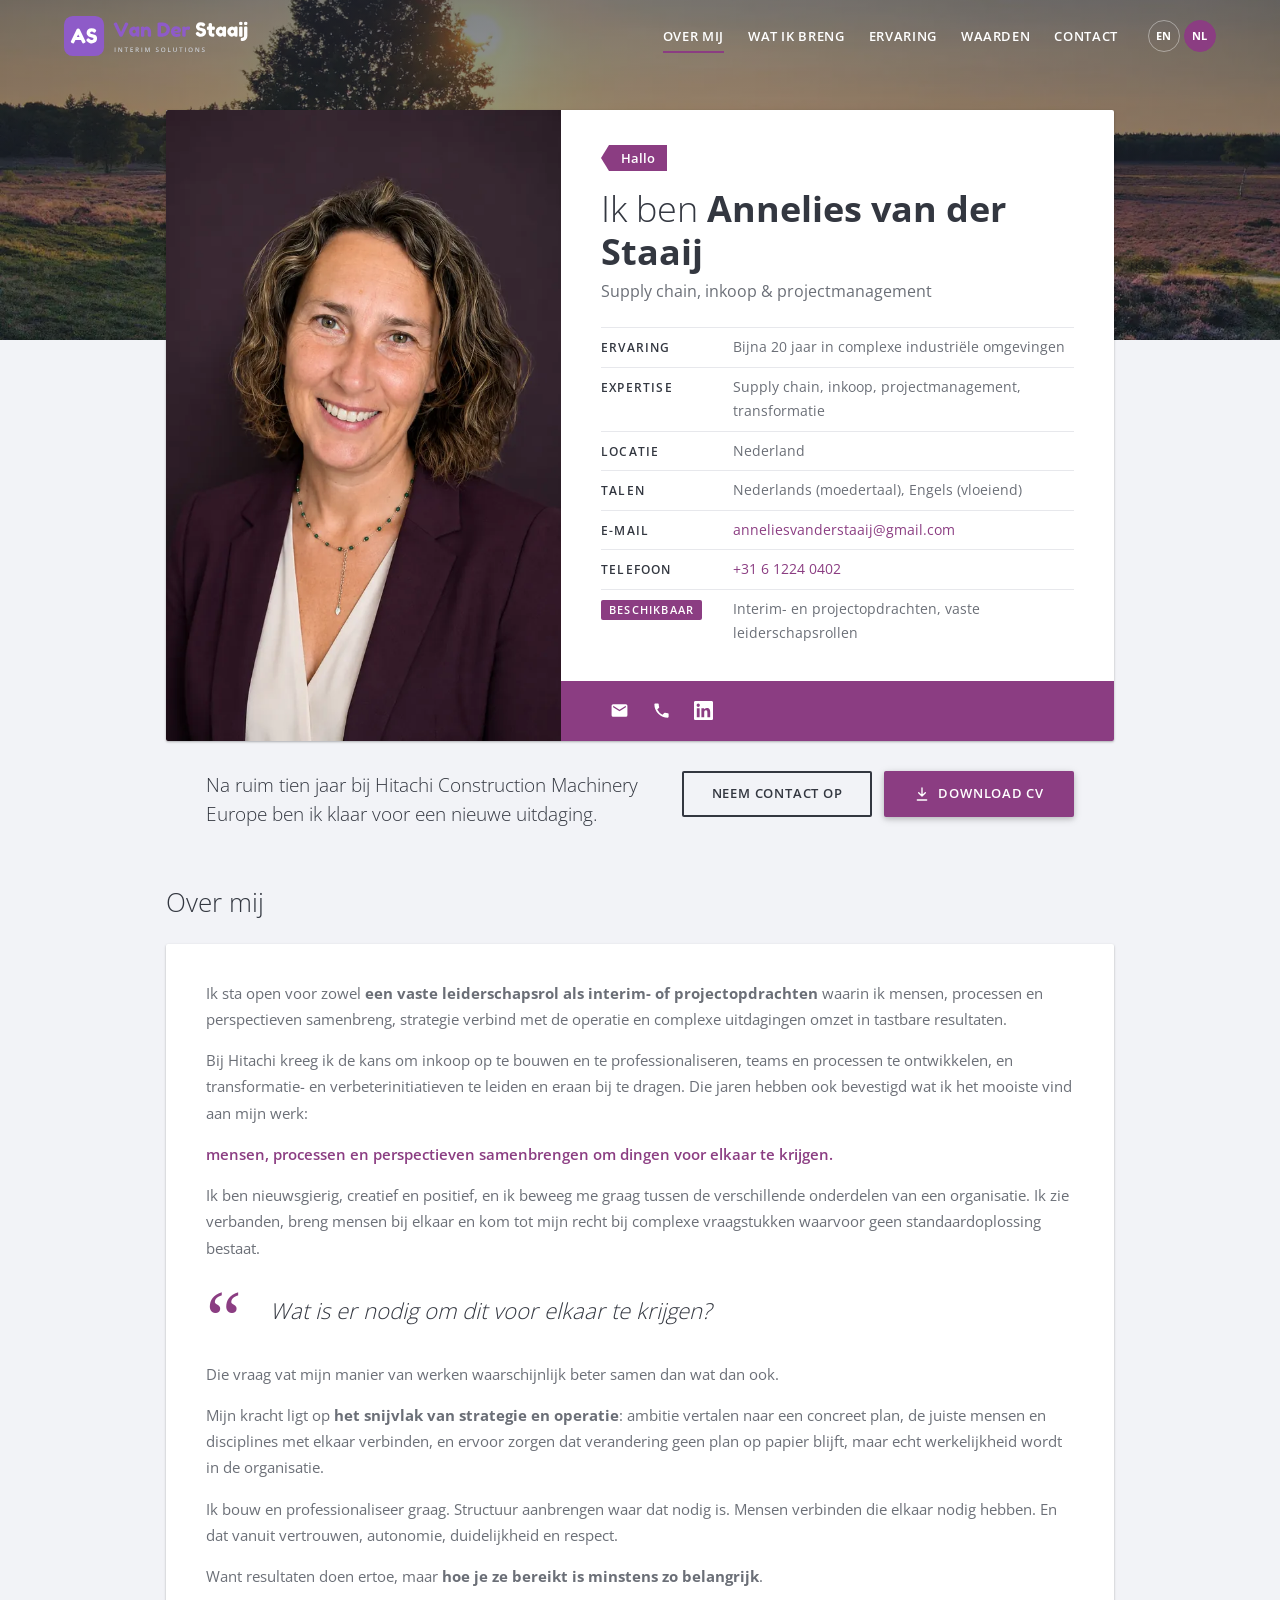
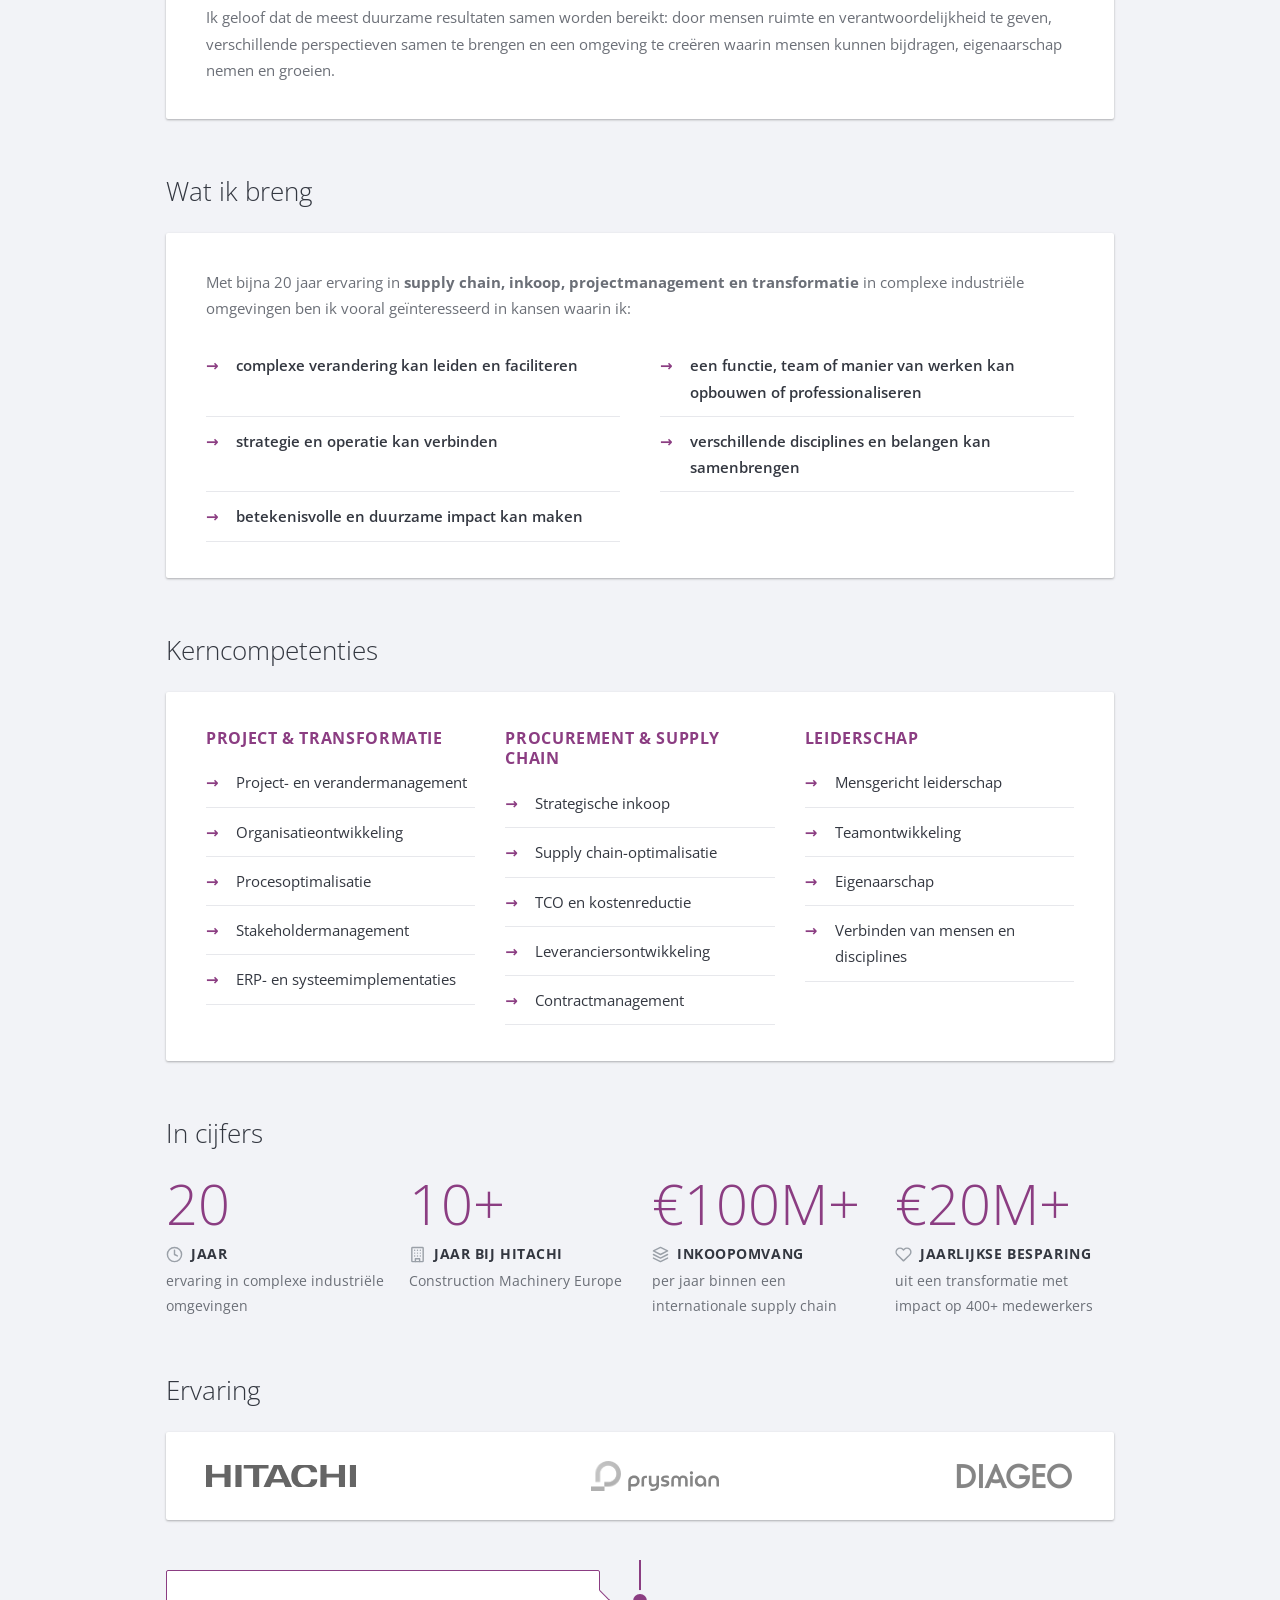
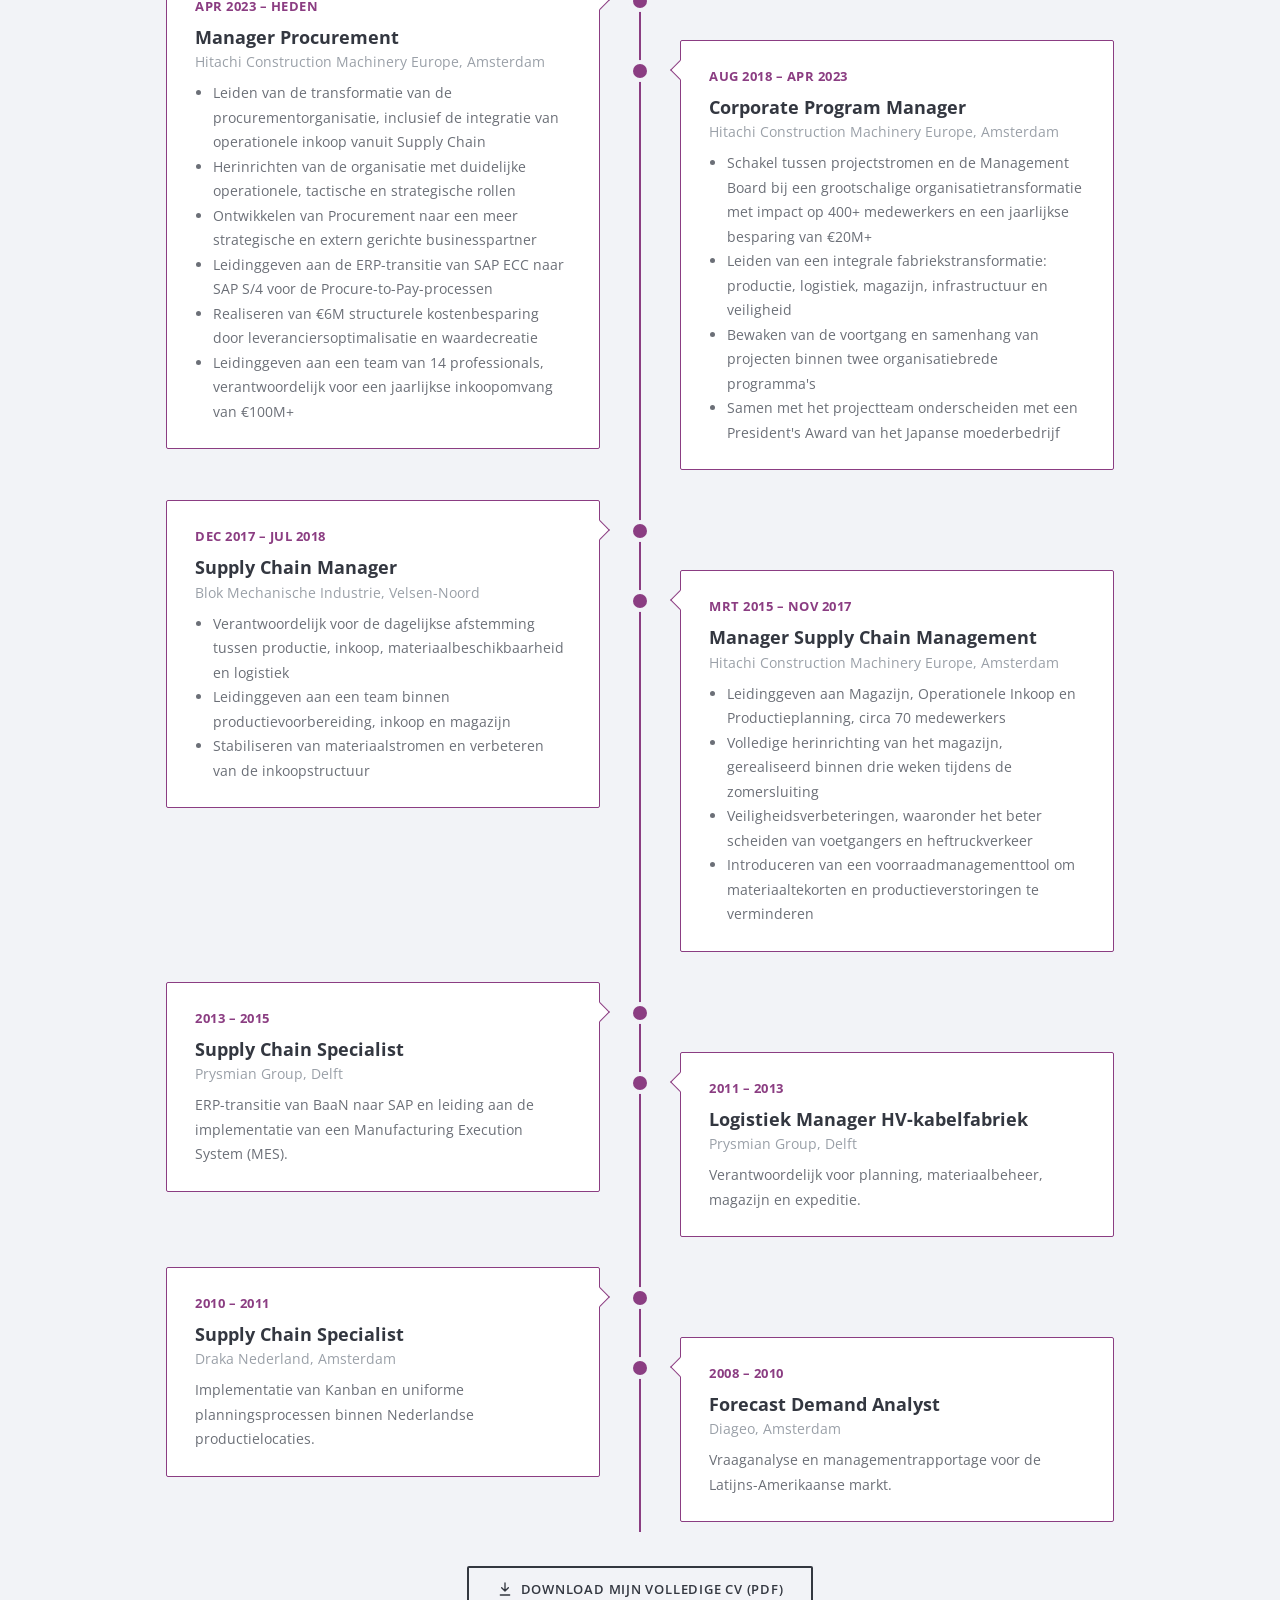
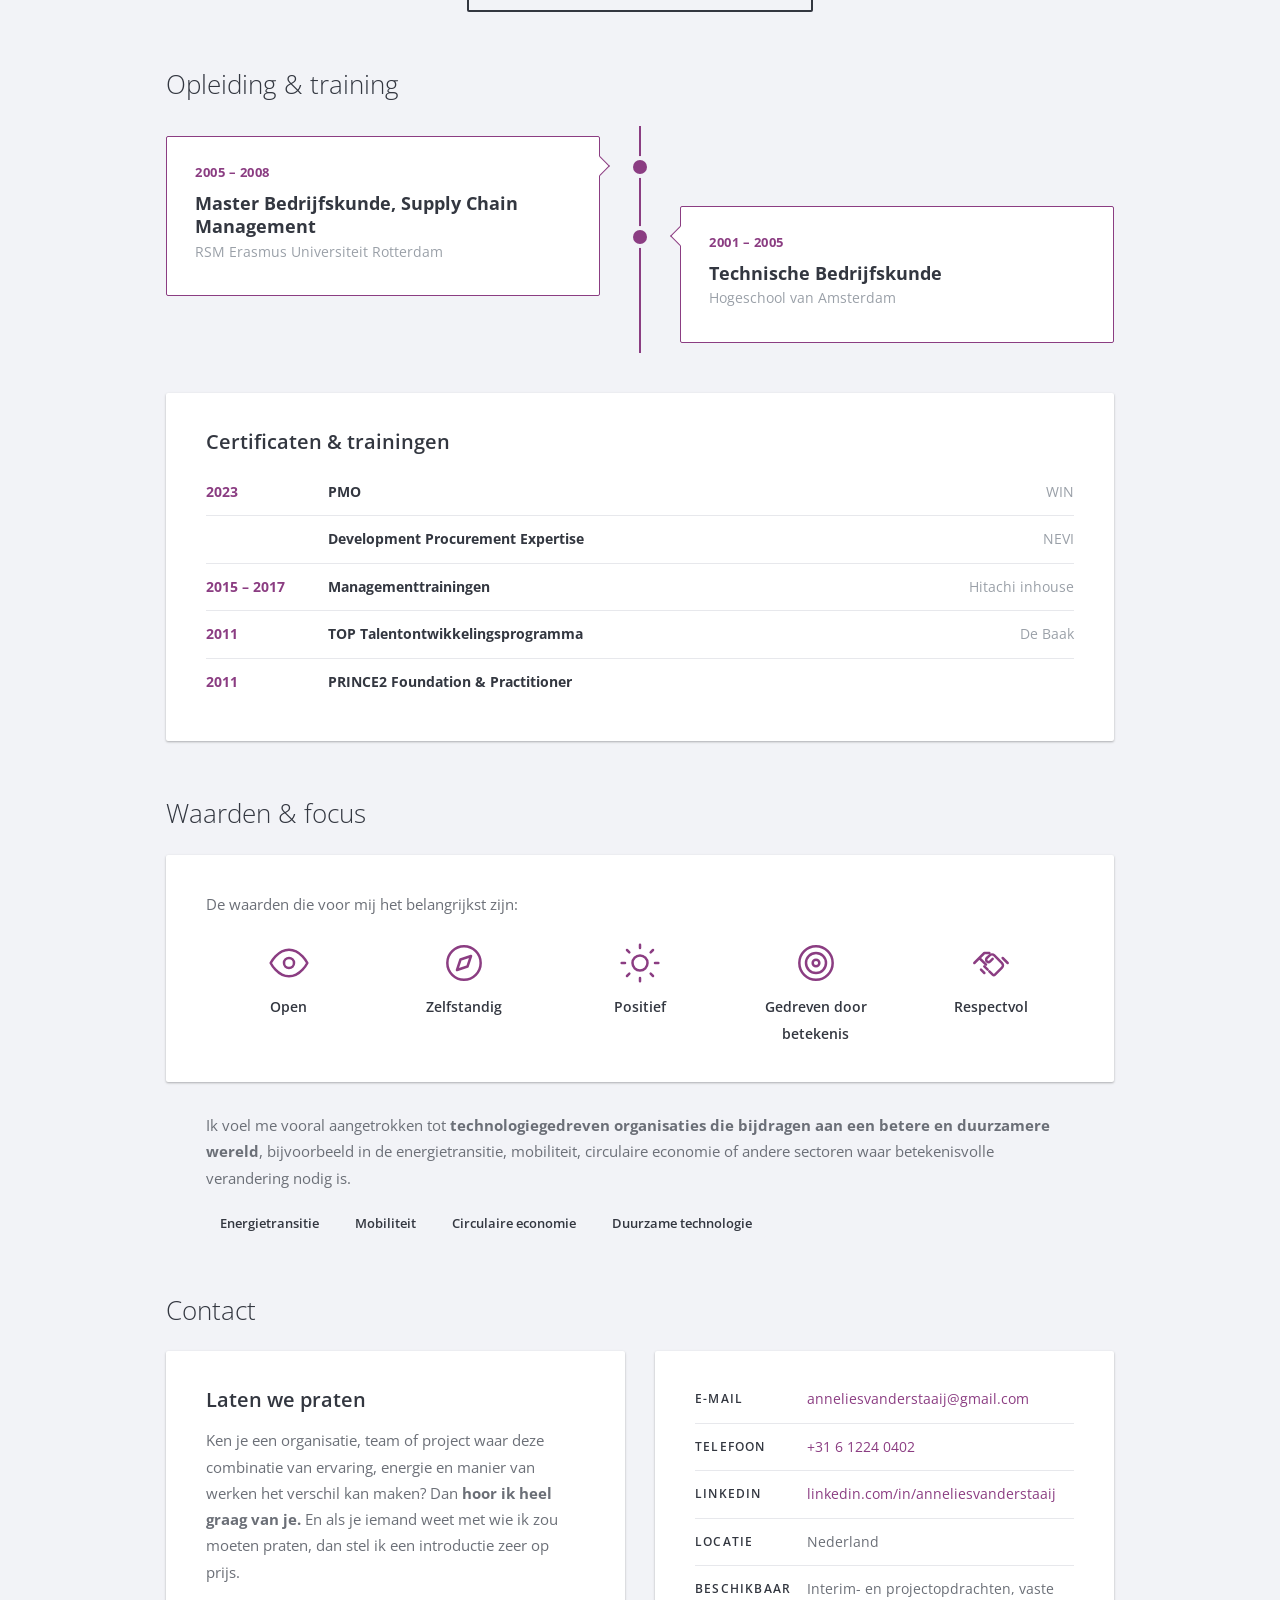
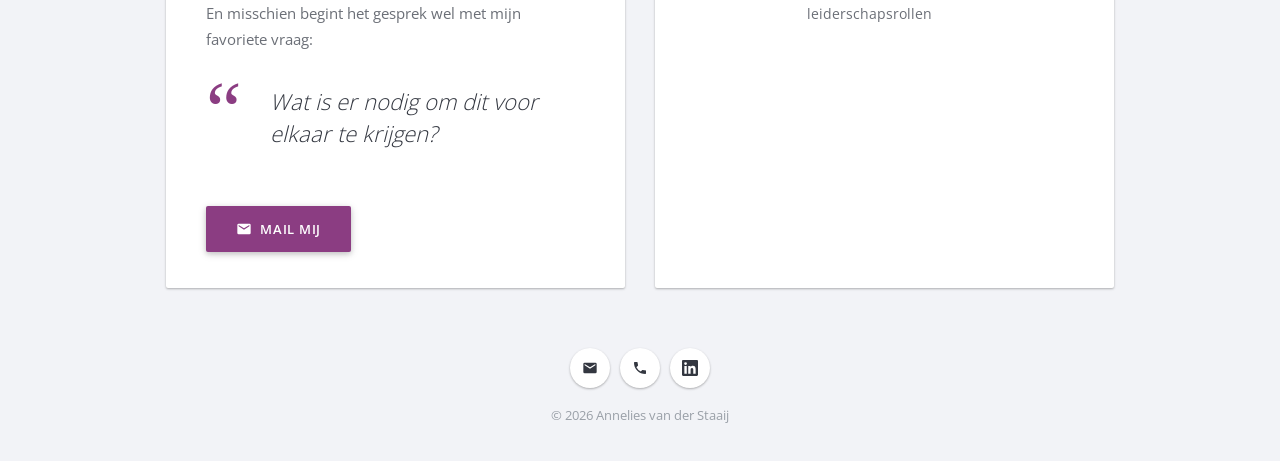
==== commit e31b0a19: "Use the AS icon instead of VS in the logo and favicon Co-Authored-By: Claude Opus 5.5 <noreply@anthr" ====
--- a/nl/index.html
+++ b/nl/index.html
@@ -16,7 +16,7 @@
   <meta property="og:image" content="https://www.anneliesvanderstaaij.nl/assets/img/og-image.png">
   <meta property="og:locale" content="nl_NL">
   <meta name="twitter:card" content="summary_large_image">
-  <meta name="theme-color" content="#6d4bd8">
+  <meta name="theme-color" content="#8e5bc8">
   <link rel="icon" href="/assets/img/favicon-as.svg" type="image/svg+xml">
   <link rel="preload" href="/assets/fonts/open-sans-latin.woff2" as="font" type="font/woff2" crossorigin>
   <link rel="stylesheet" href="/assets/css/style.css?v=2026110903">
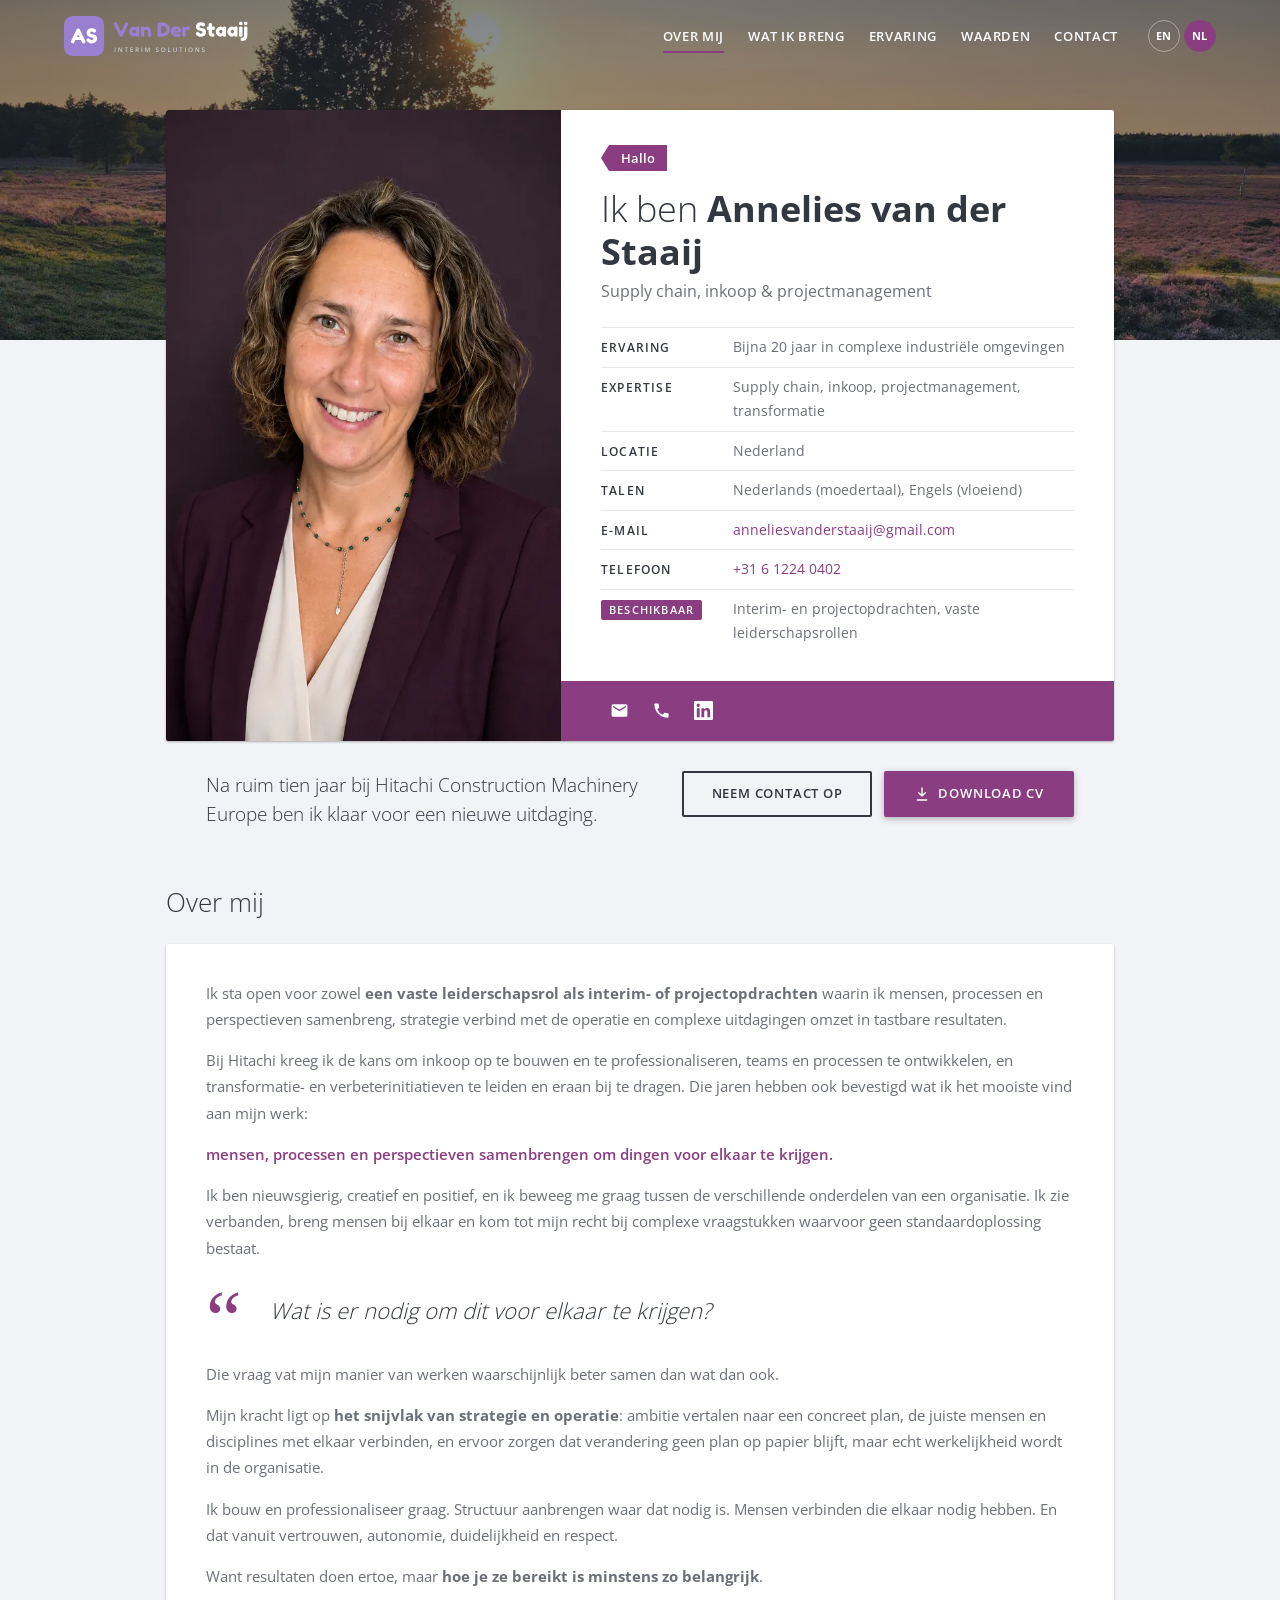
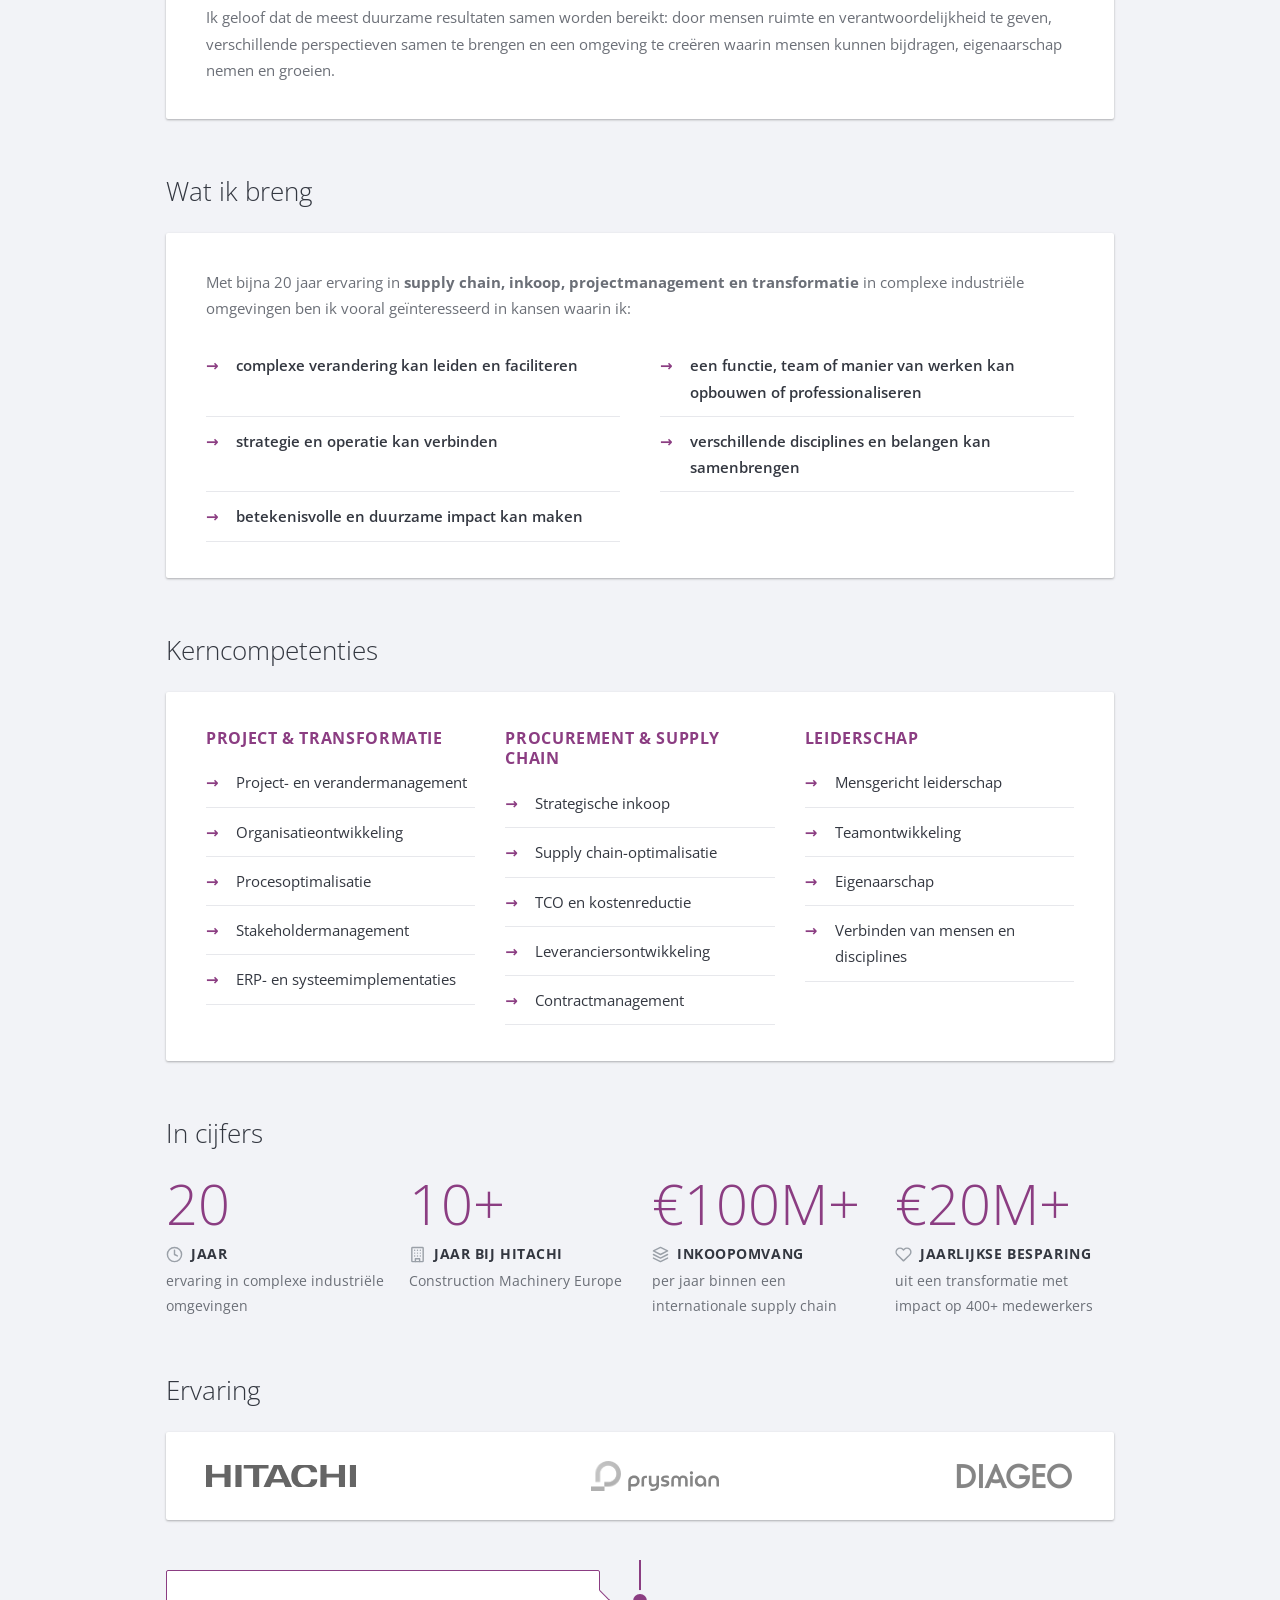
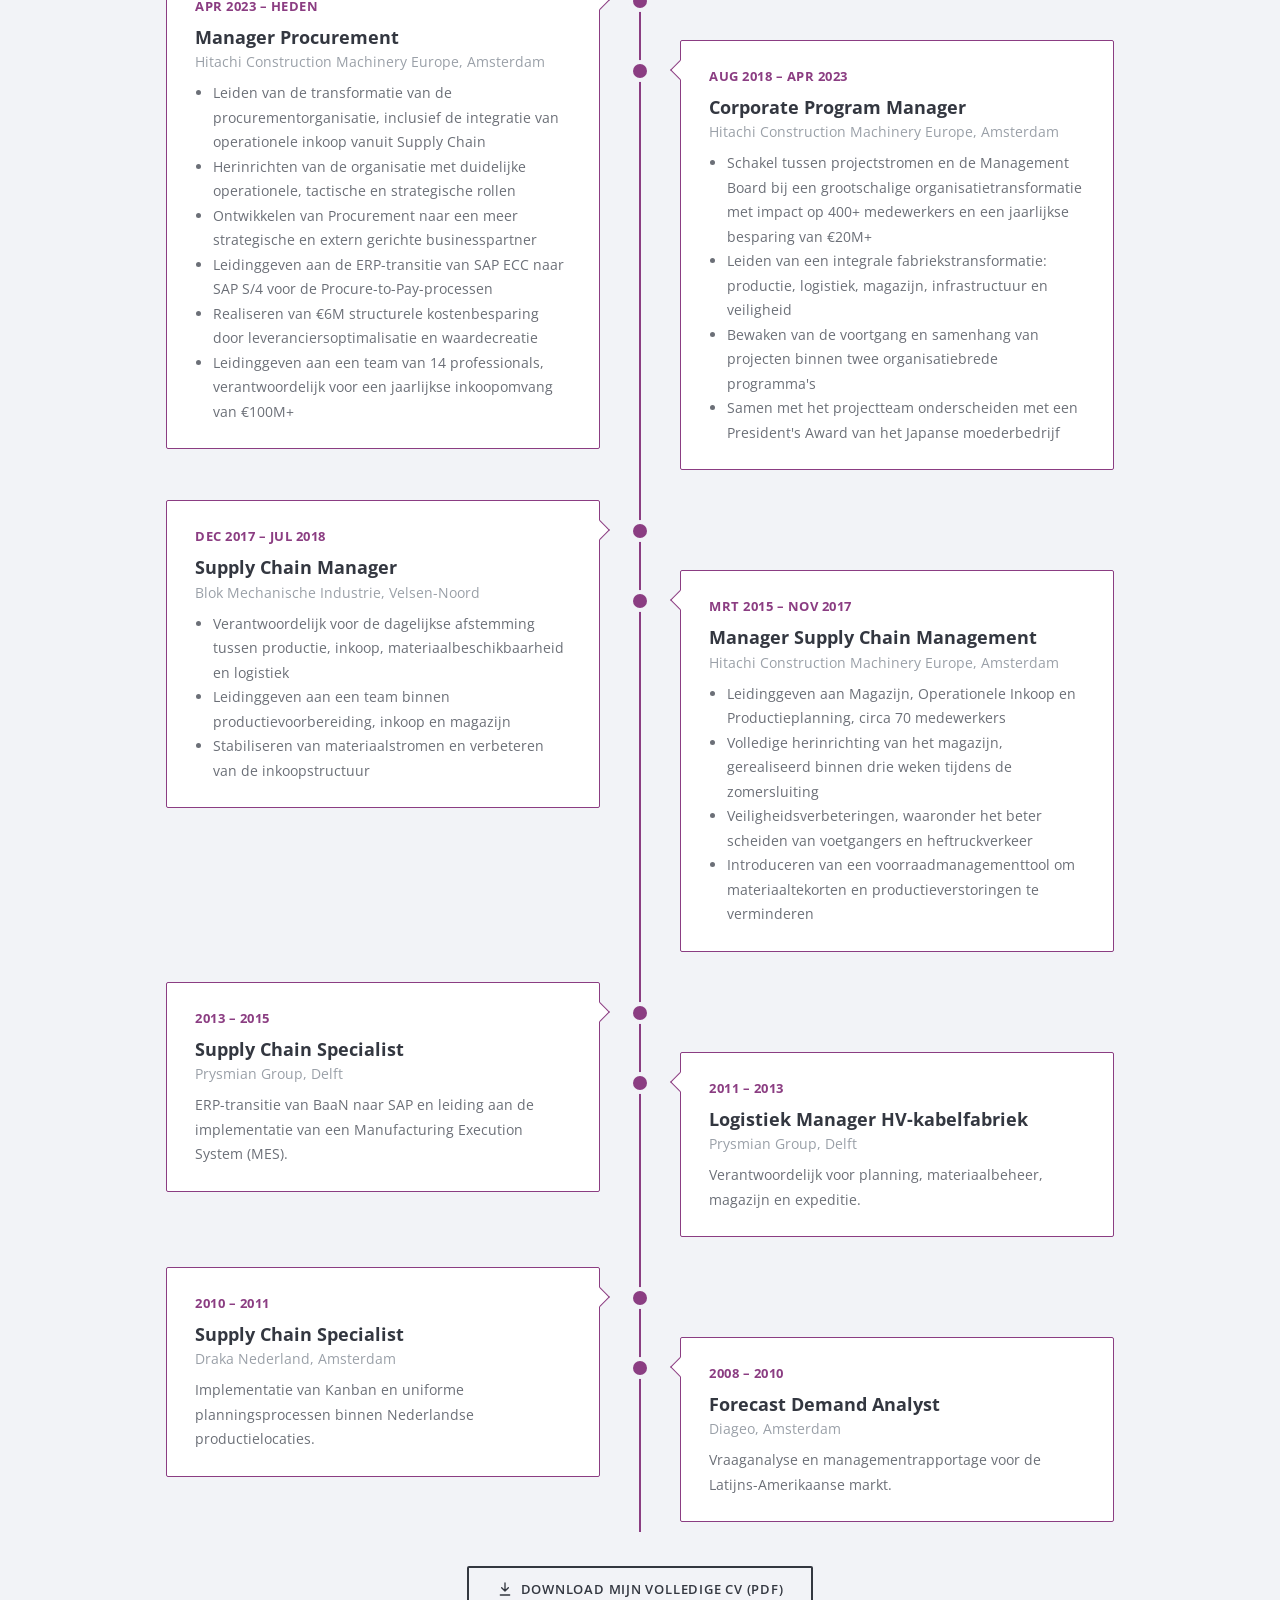
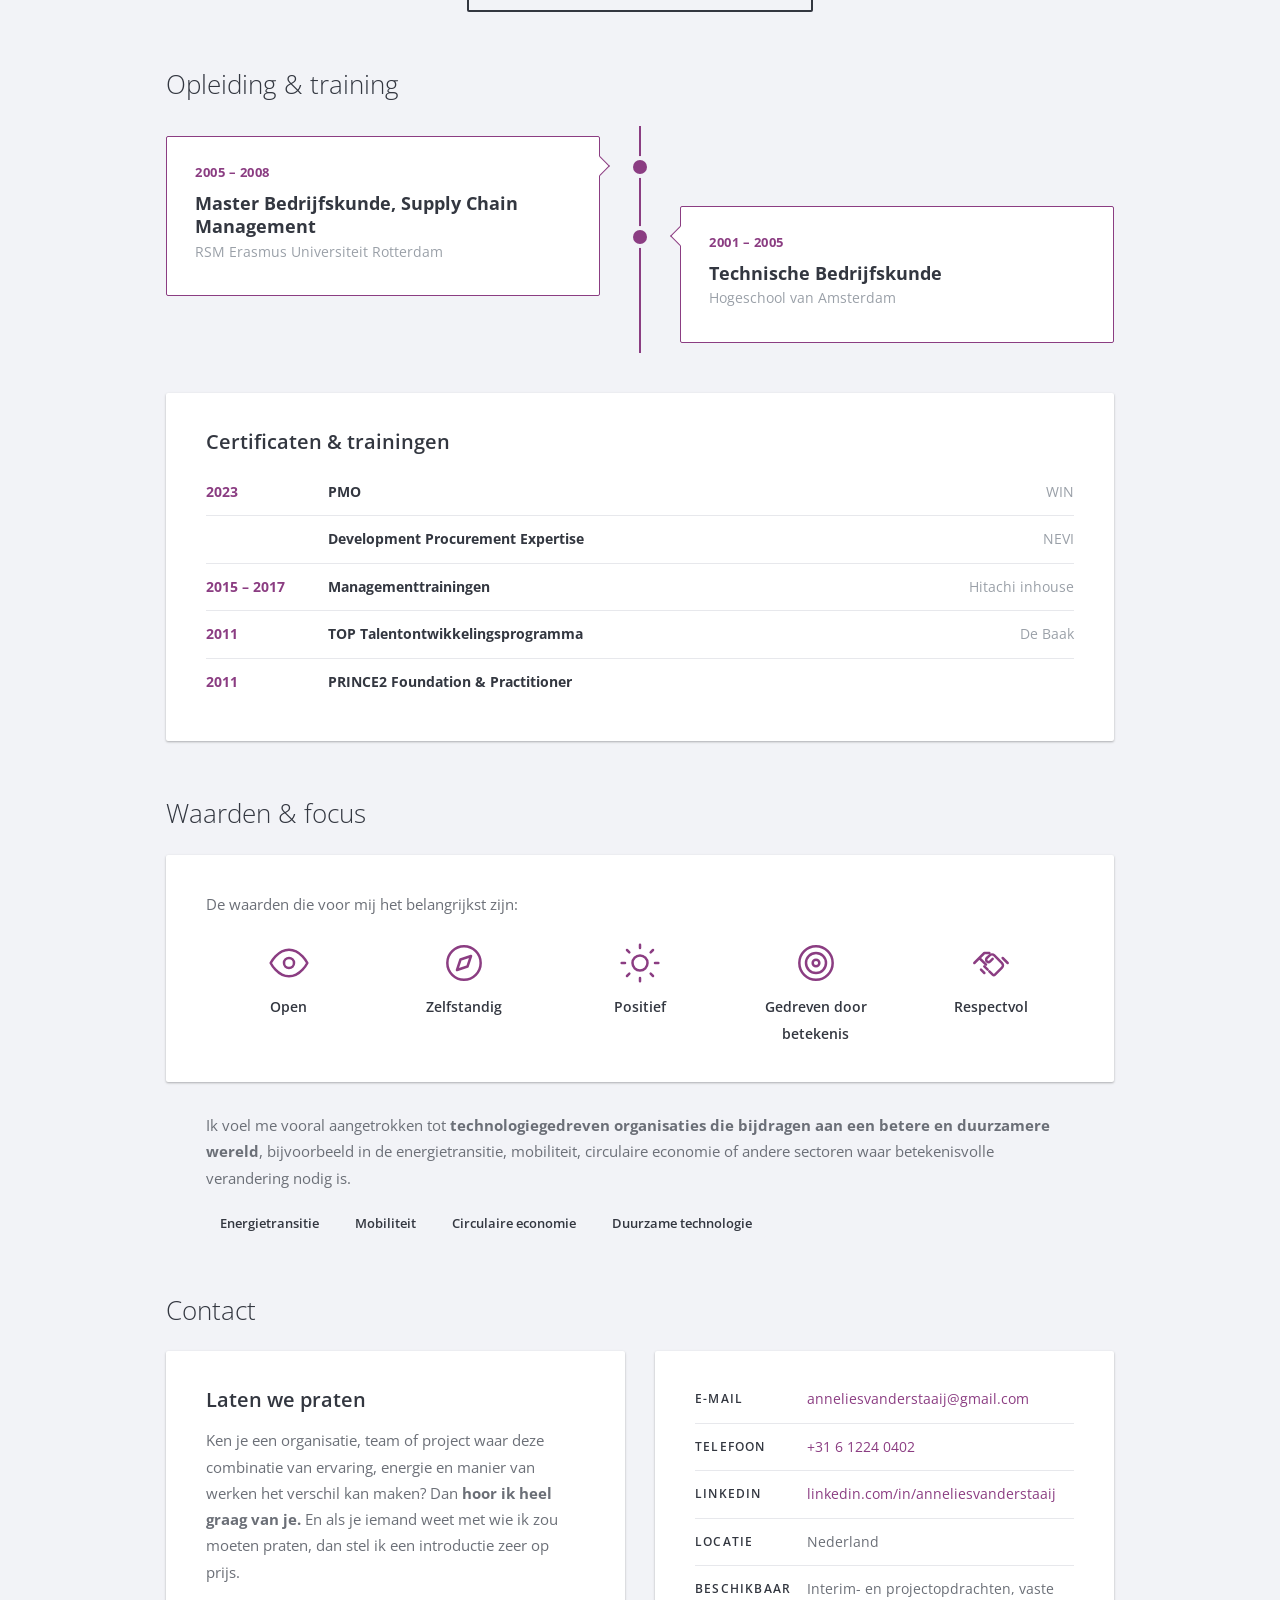
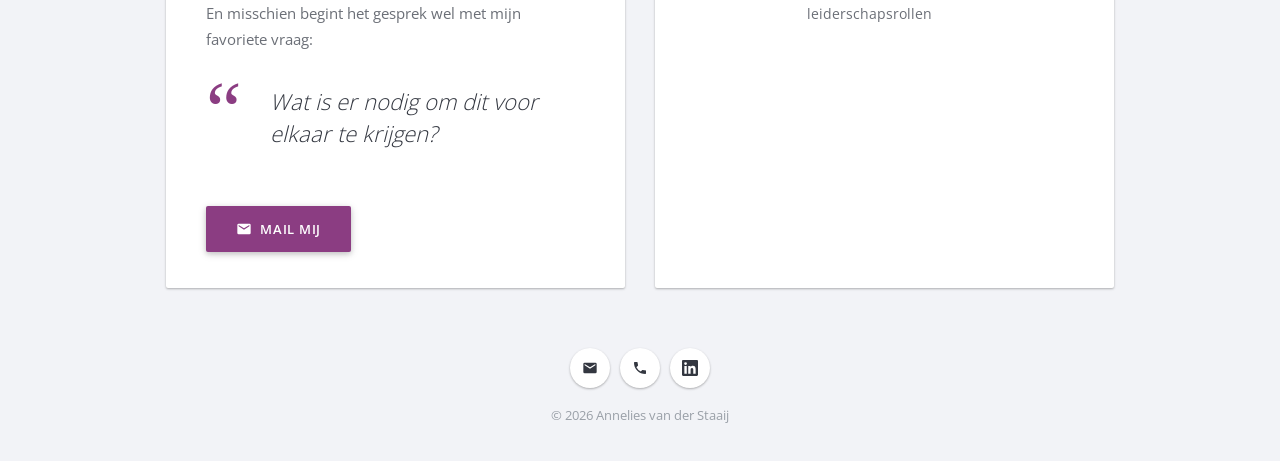
==== commit 29e4bea2: "Use the AS icon instead of VS in the logo and favicon Co-Authored-By: Claude Opus 5.5 <noreply@anthr" ====
--- a/nl/index.html
+++ b/nl/index.html
@@ -16,7 +16,7 @@
   <meta property="og:image" content="https://www.anneliesvanderstaaij.nl/assets/img/og-image.png">
   <meta property="og:locale" content="nl_NL">
   <meta name="twitter:card" content="summary_large_image">
-  <meta name="theme-color" content="#8e5bc8">
+  <meta name="theme-color" content="#9a7fd1">
   <link rel="icon" href="/assets/img/favicon-as.svg" type="image/svg+xml">
   <link rel="preload" href="/assets/fonts/open-sans-latin.woff2" as="font" type="font/woff2" crossorigin>
   <link rel="stylesheet" href="/assets/css/style.css?v=2026110903">
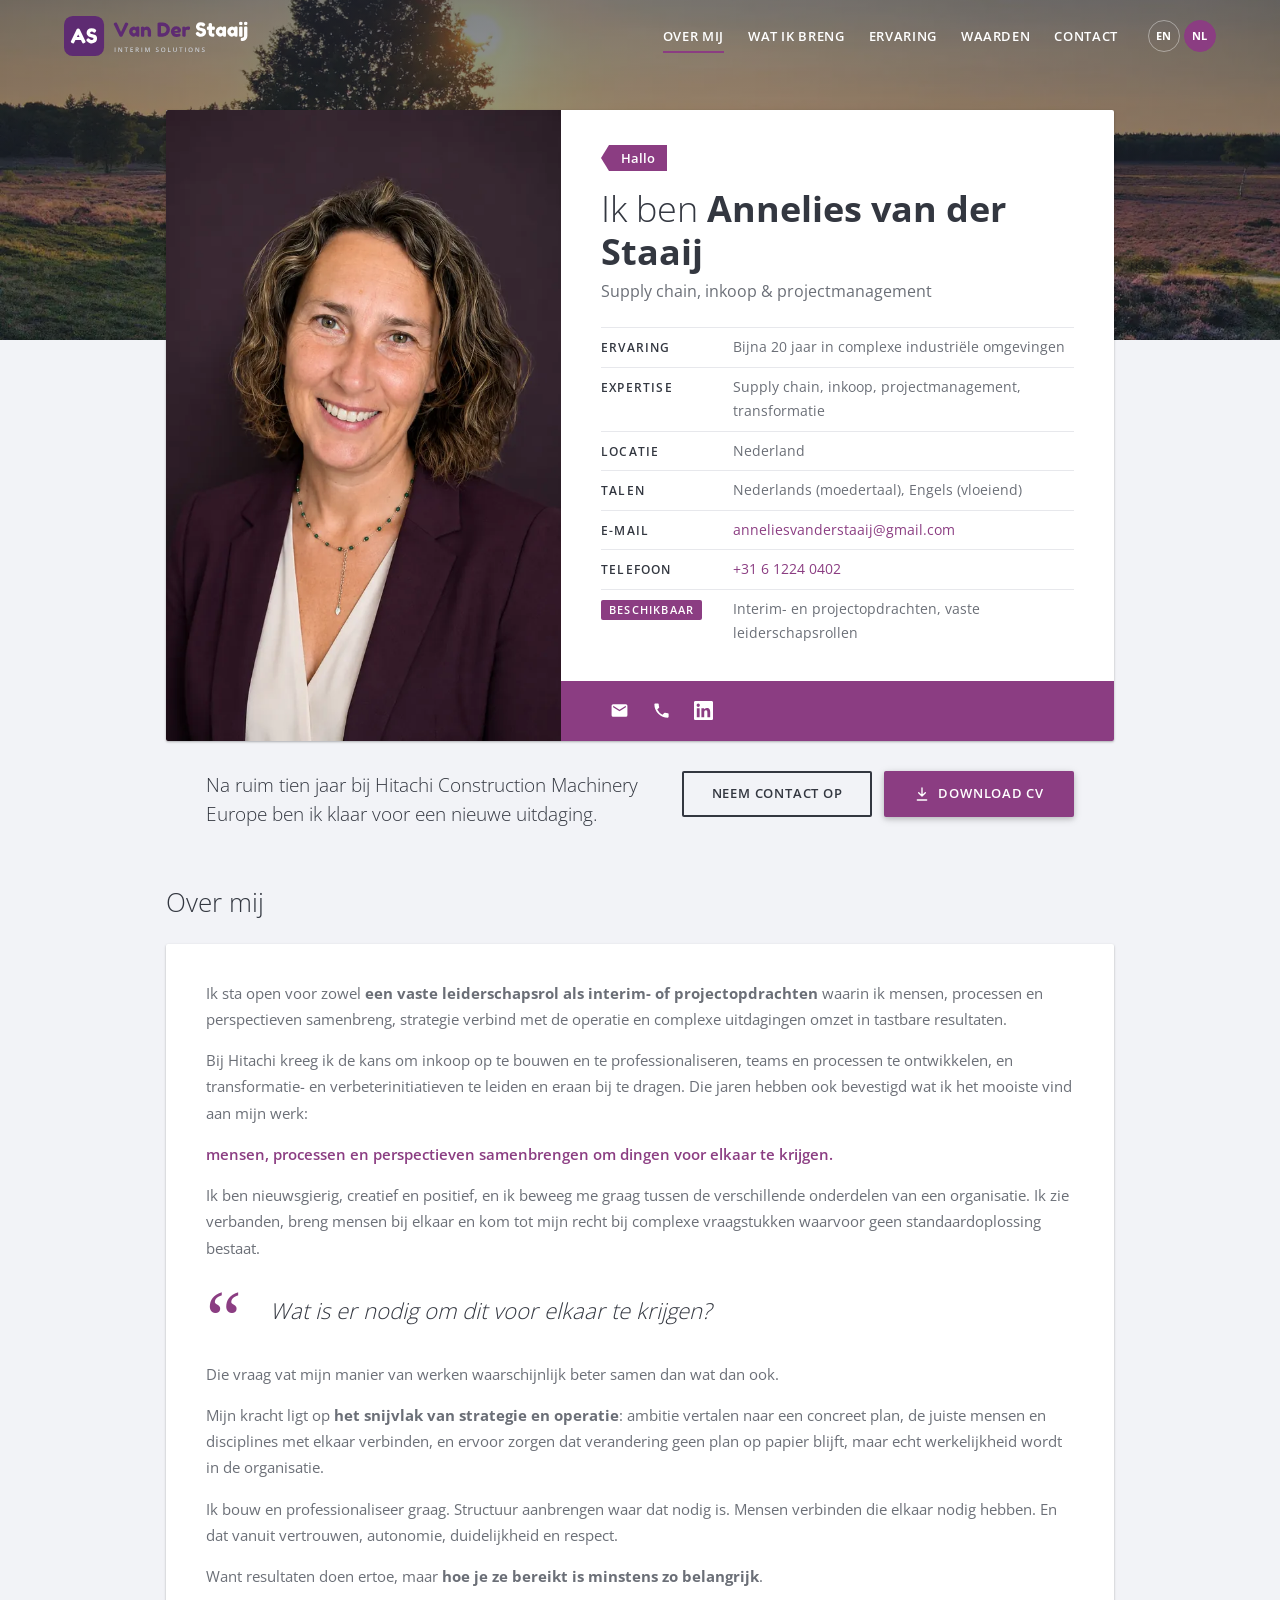
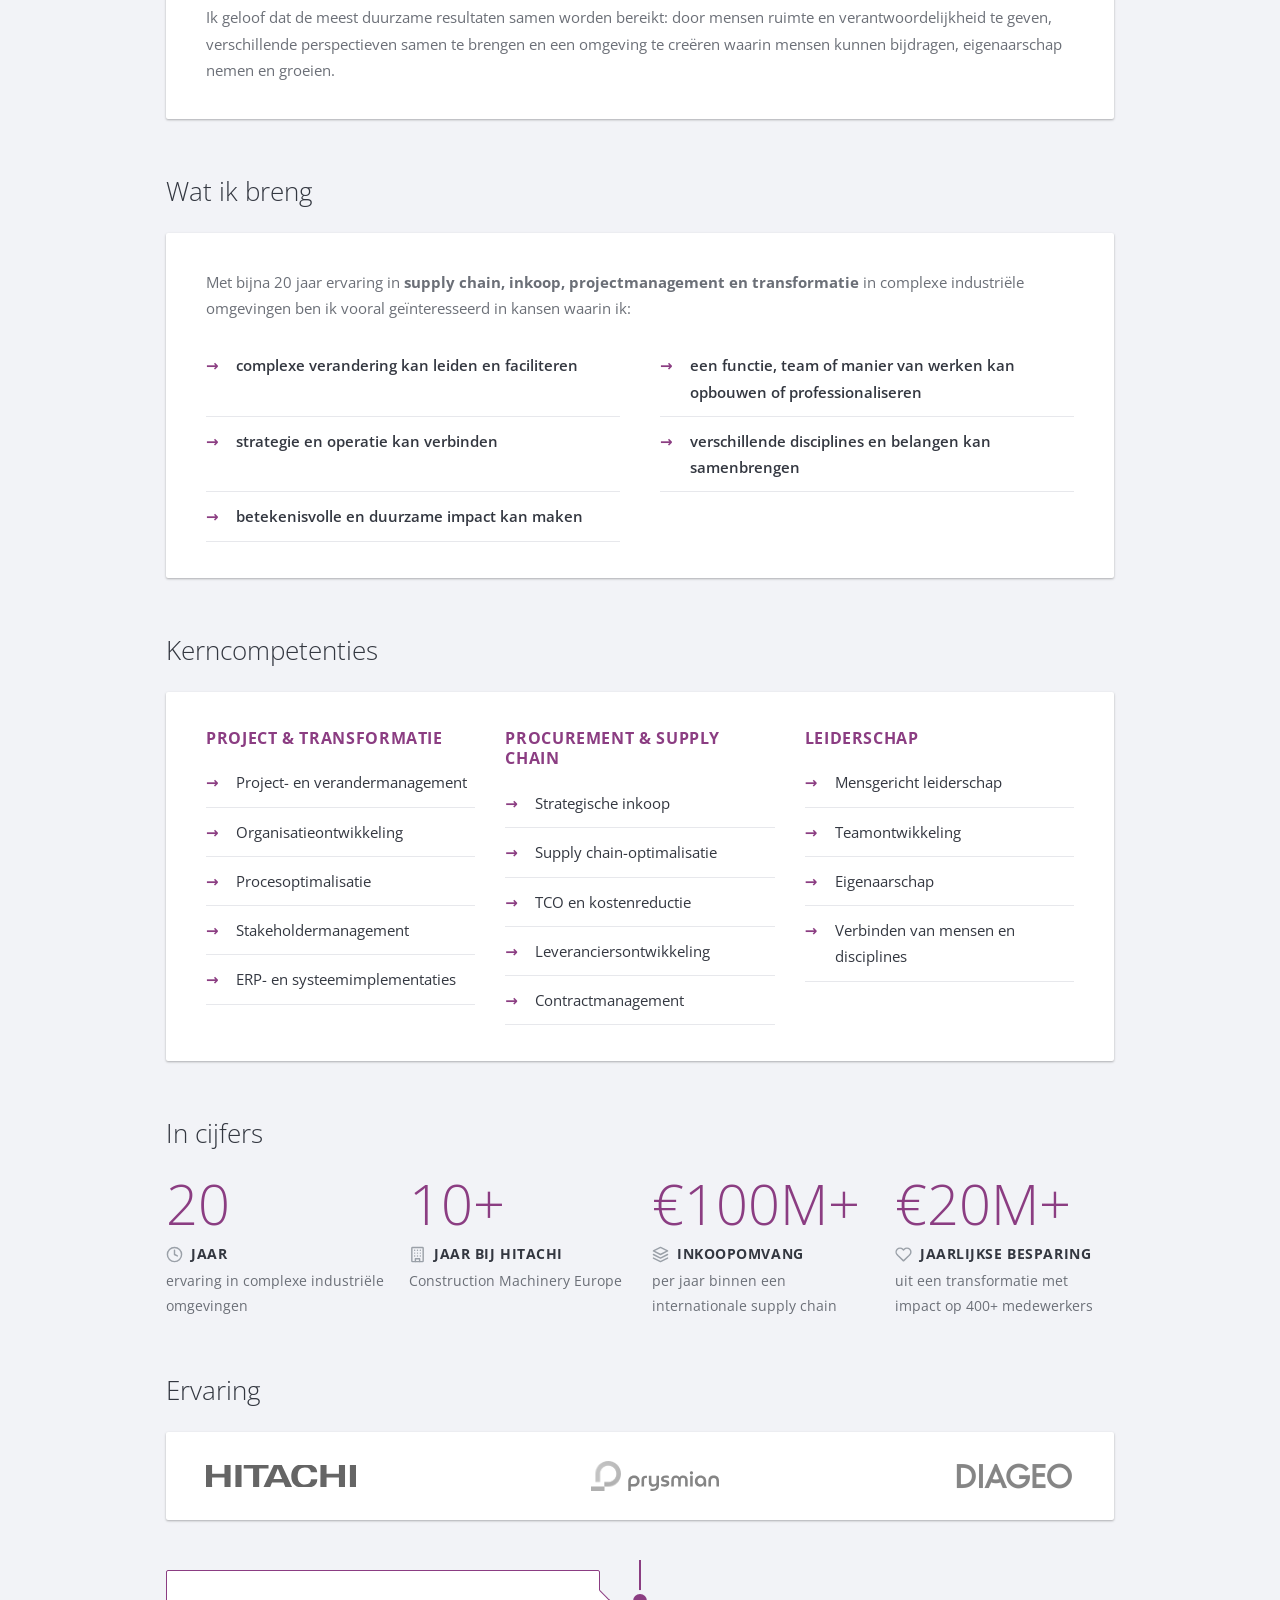
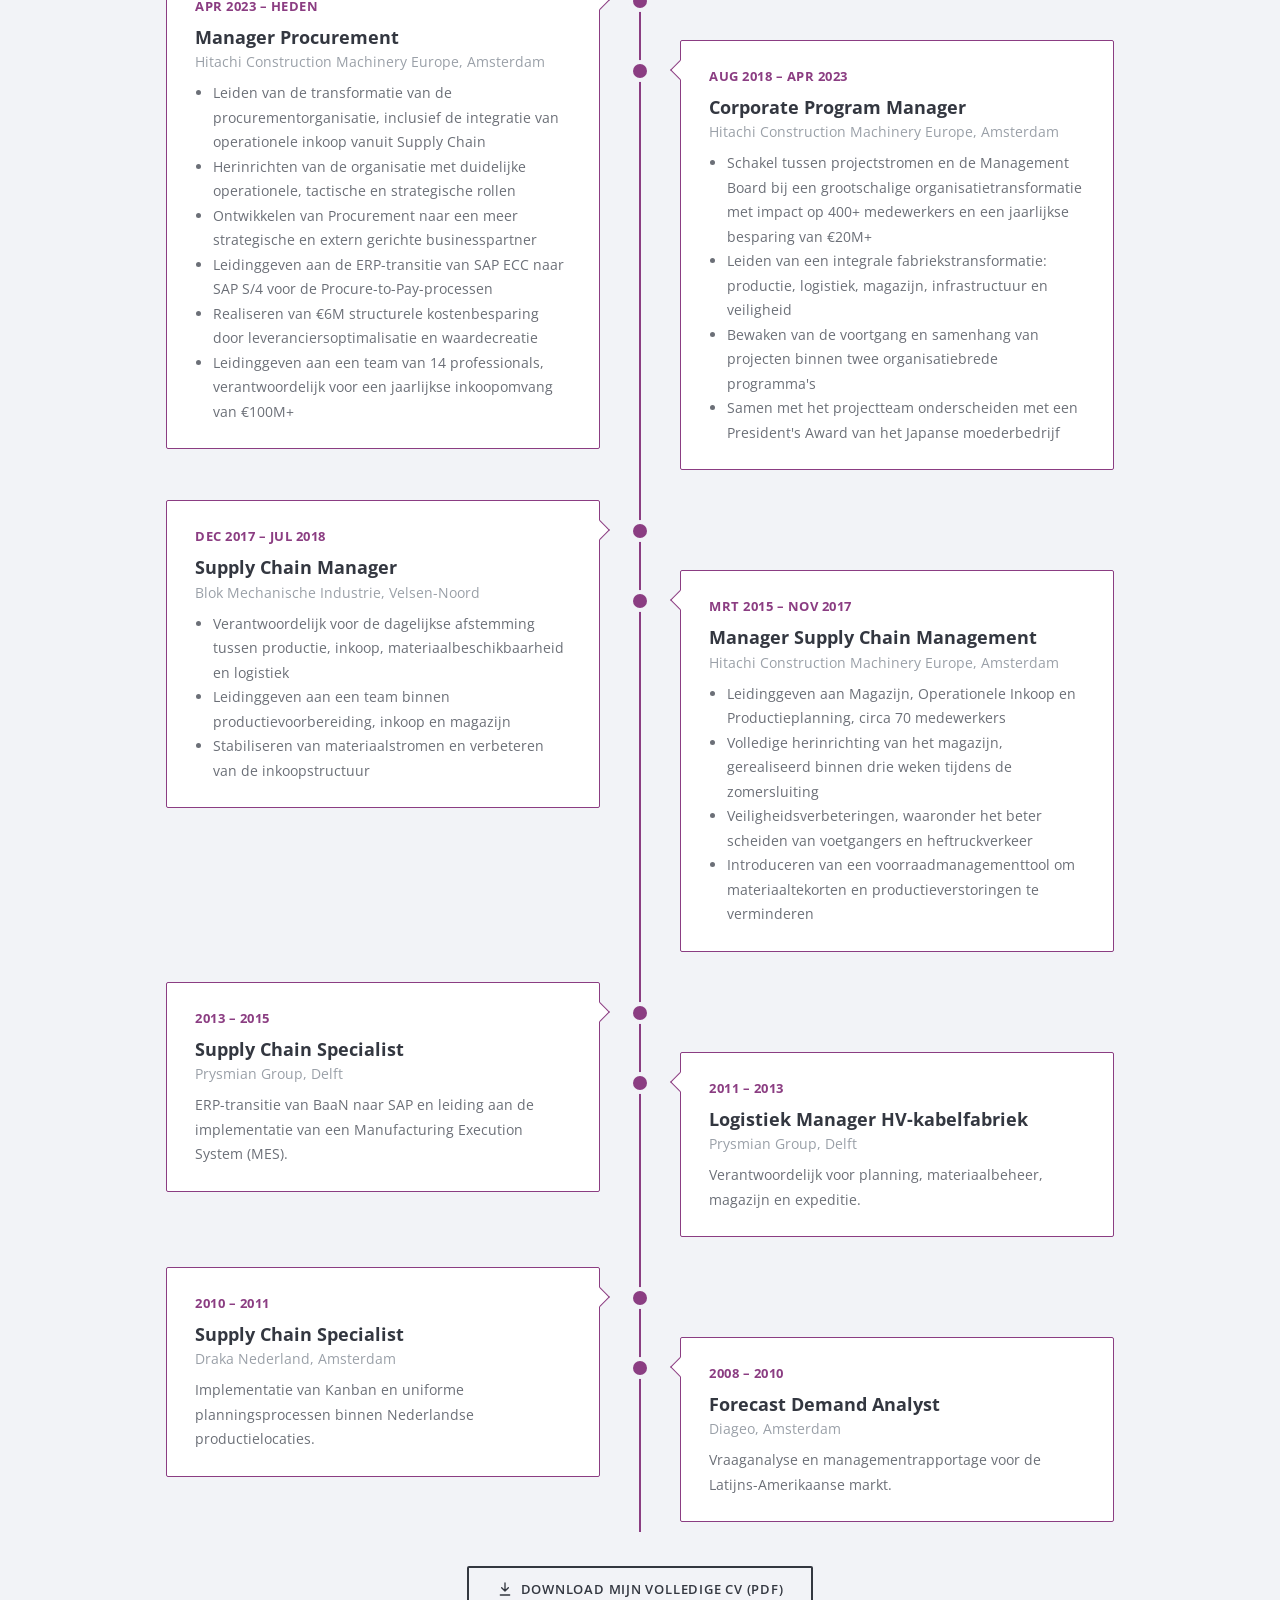
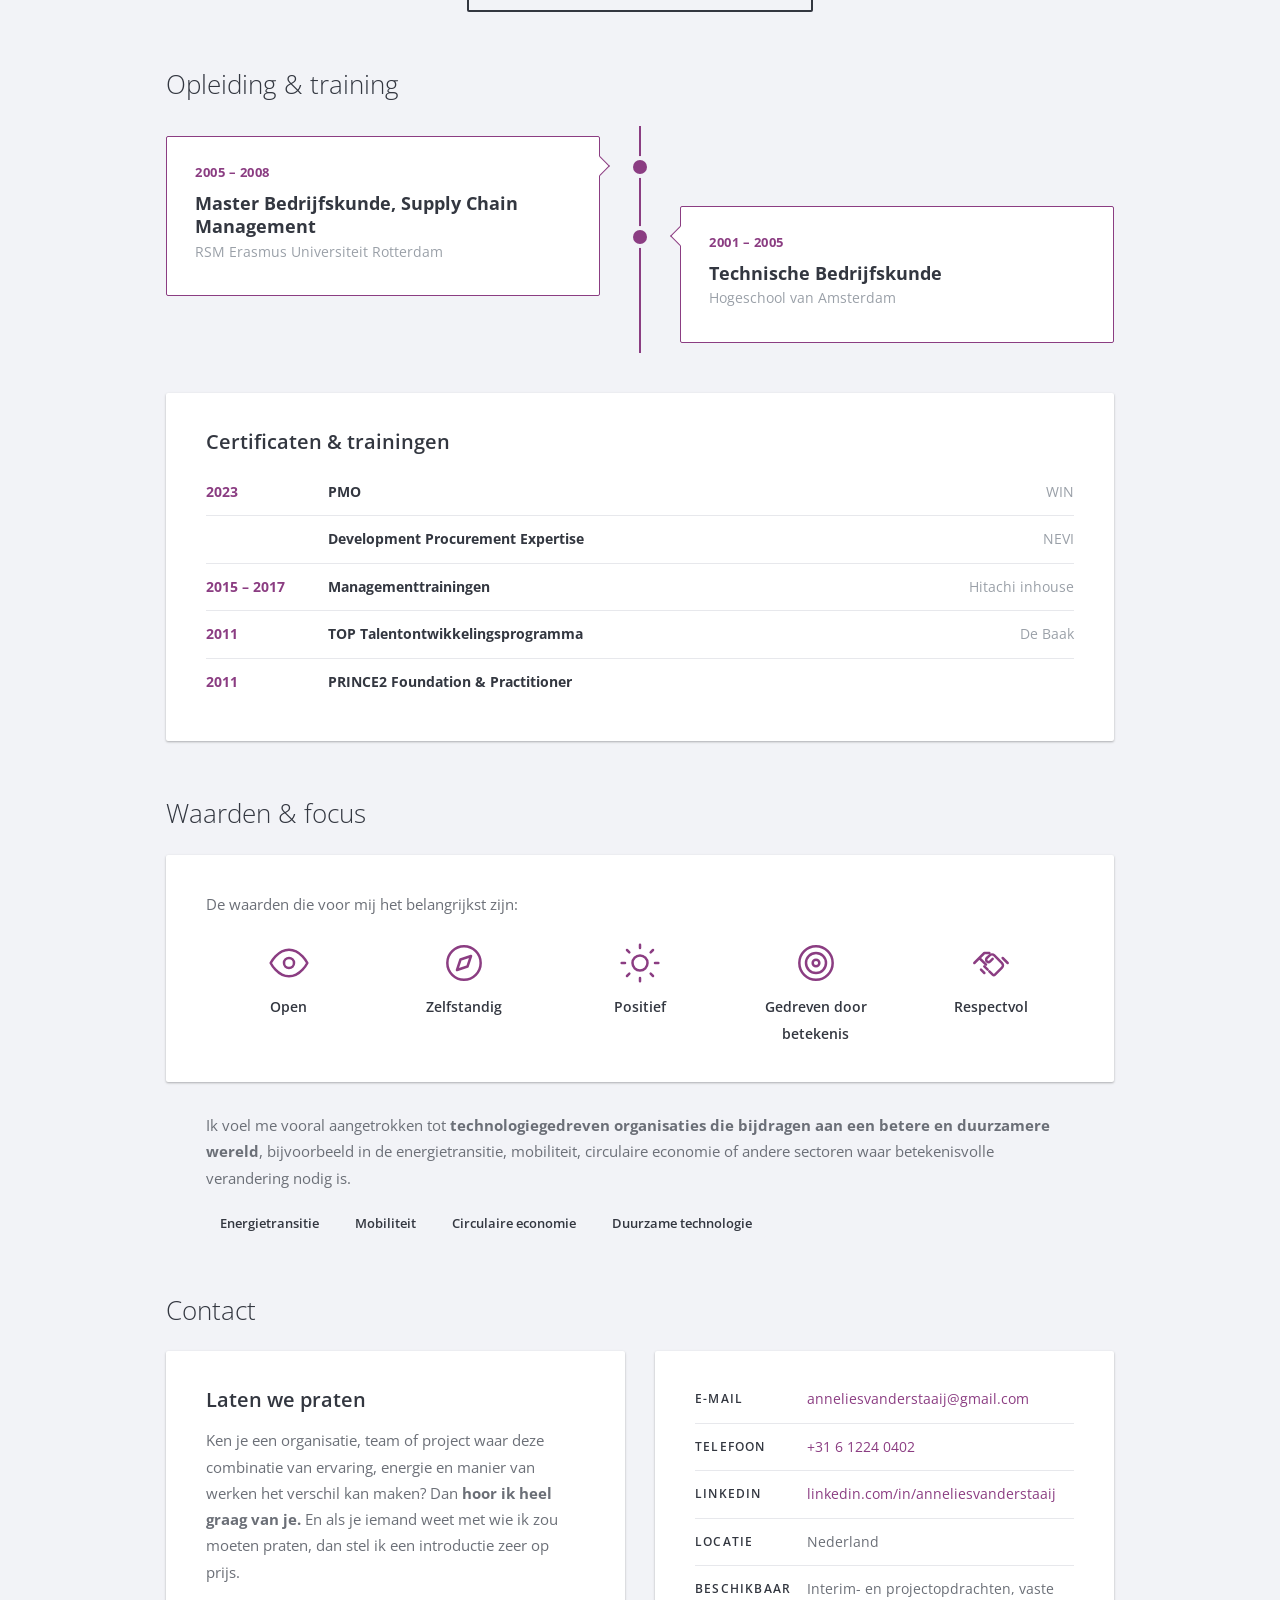
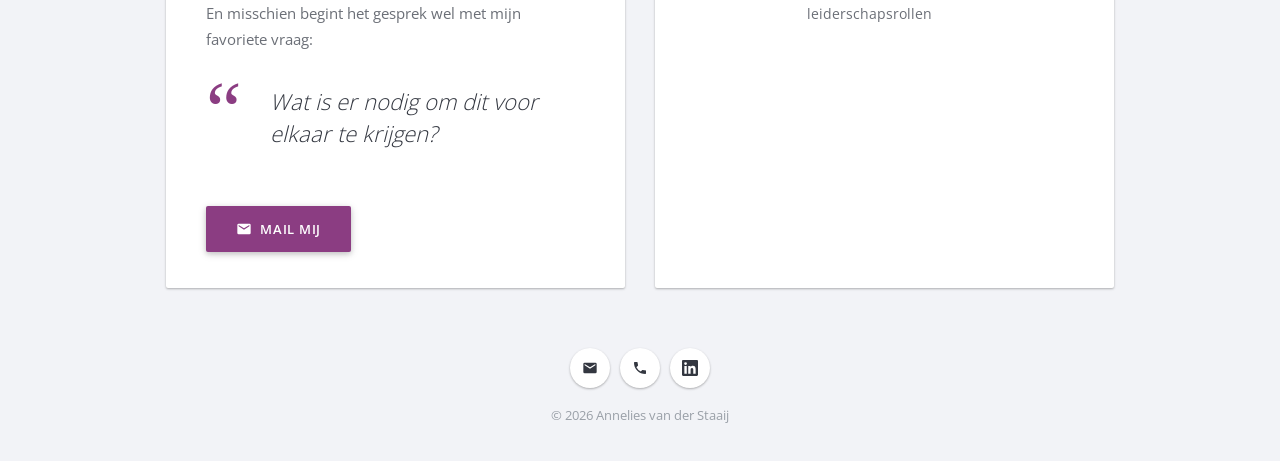
==== commit 3efe44d9: "Use the AS icon instead of VS in the logo and favicon Co-Authored-By: Claude Opus 5.5 <noreply@anthr" ====
--- a/nl/index.html
+++ b/nl/index.html
@@ -16,7 +16,7 @@
   <meta property="og:image" content="https://www.anneliesvanderstaaij.nl/assets/img/og-image.png">
   <meta property="og:locale" content="nl_NL">
   <meta name="twitter:card" content="summary_large_image">
-  <meta name="theme-color" content="#9a7fd1">
+  <meta name="theme-color" content="#5e2b72">
   <link rel="icon" href="/assets/img/favicon-as.svg" type="image/svg+xml">
   <link rel="preload" href="/assets/fonts/open-sans-latin.woff2" as="font" type="font/woff2" crossorigin>
   <link rel="stylesheet" href="/assets/css/style.css?v=2026110903">
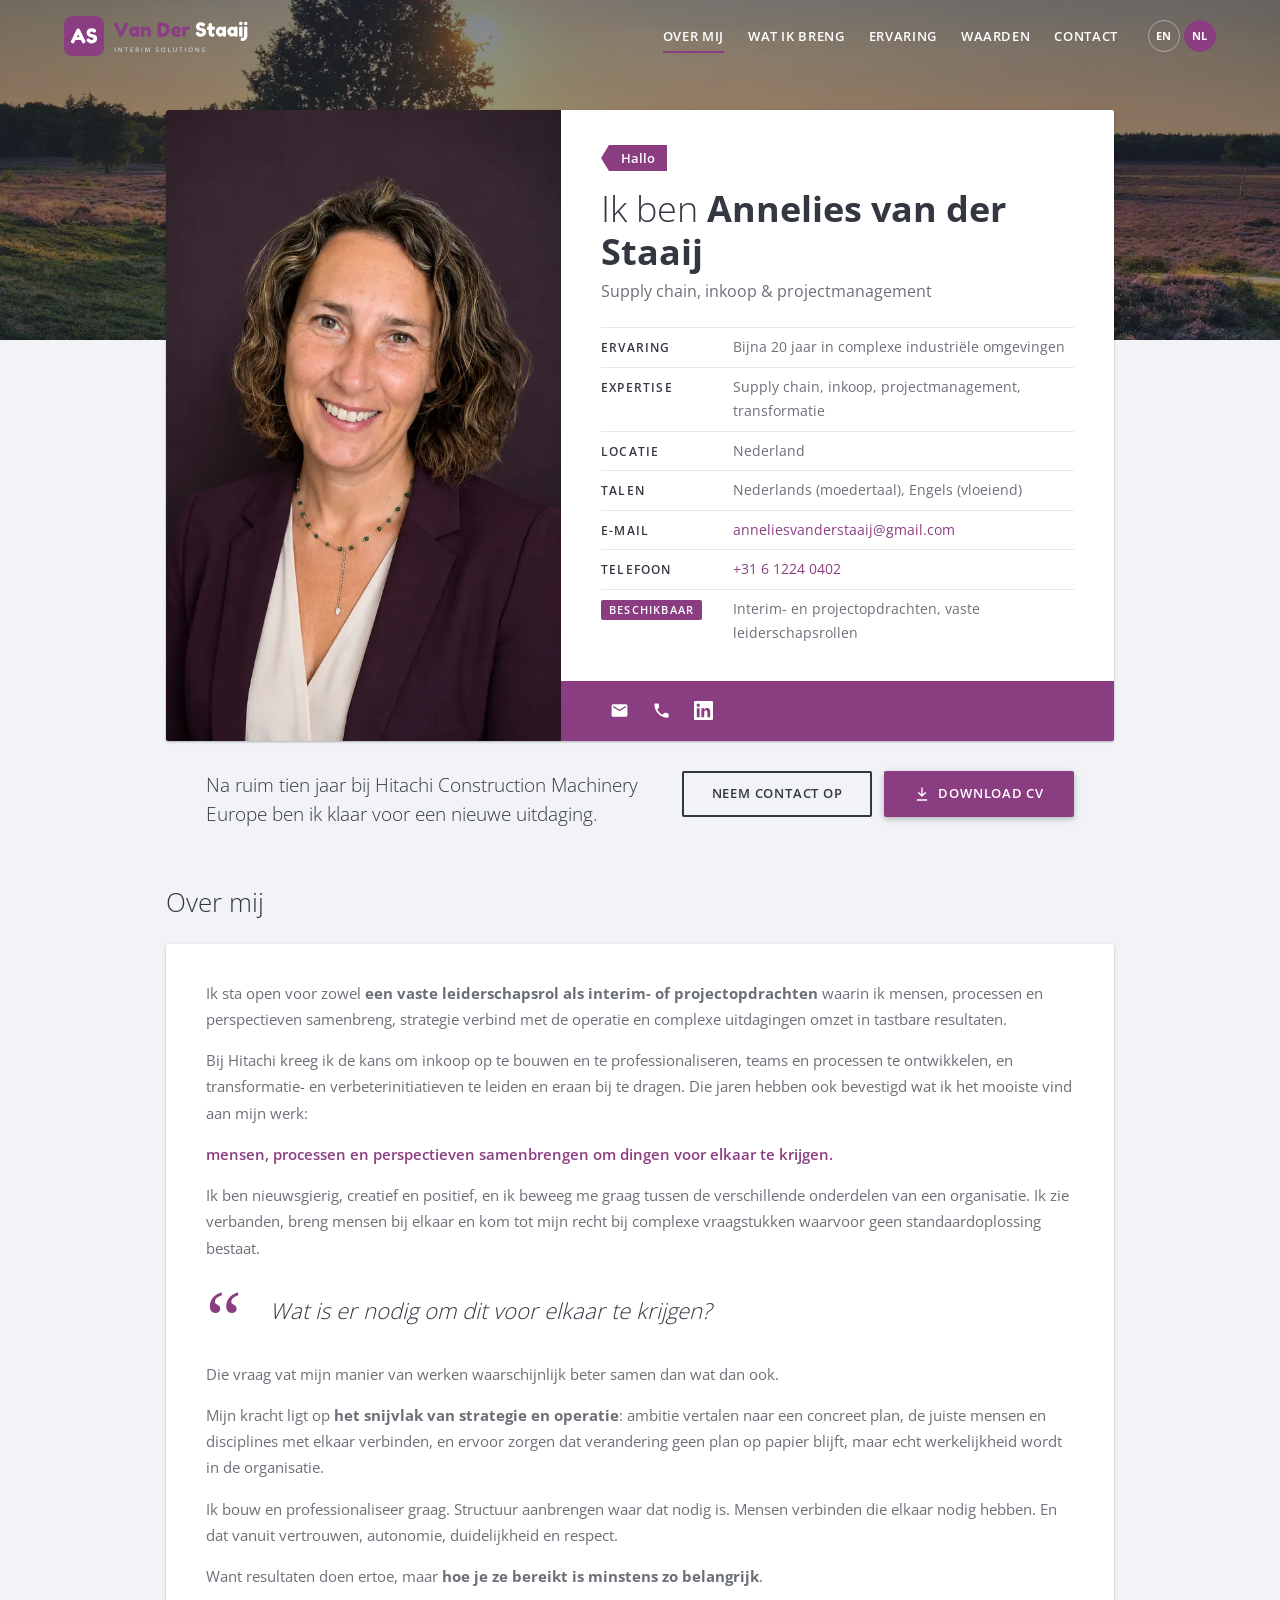
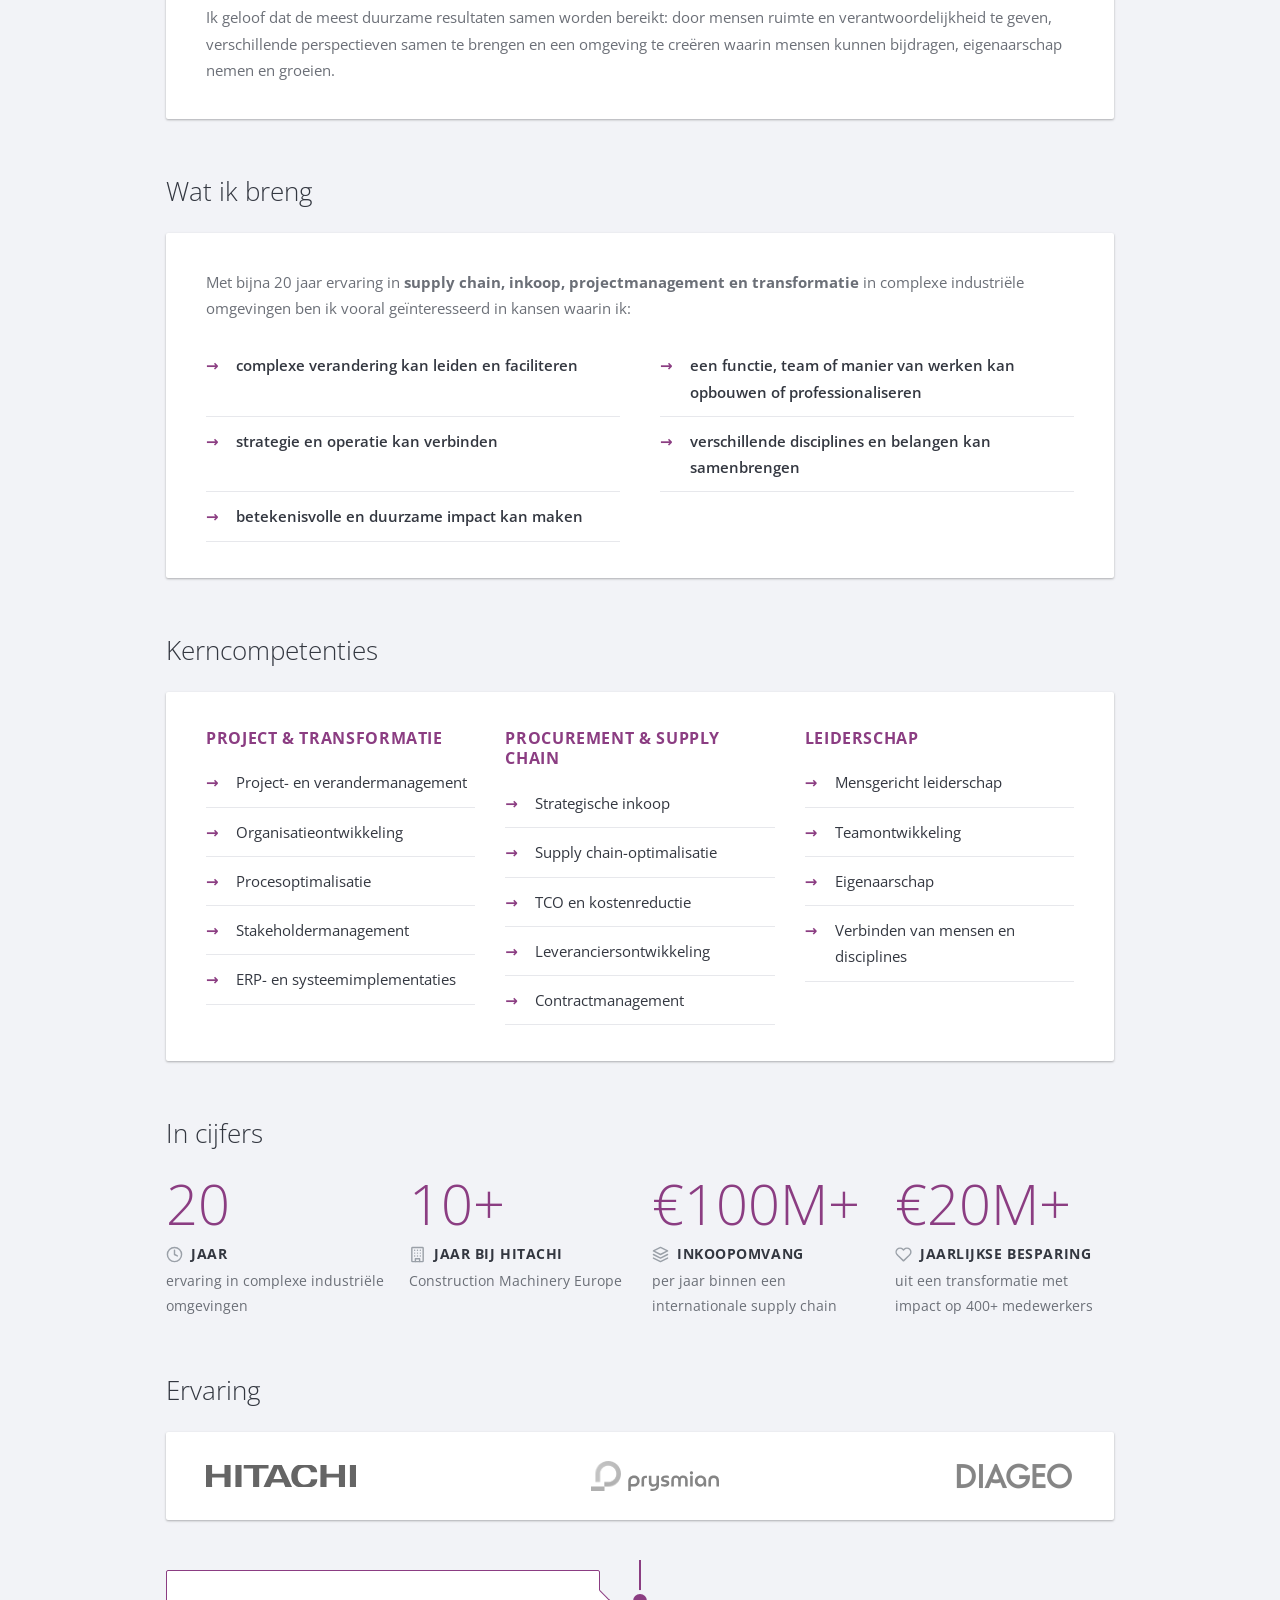
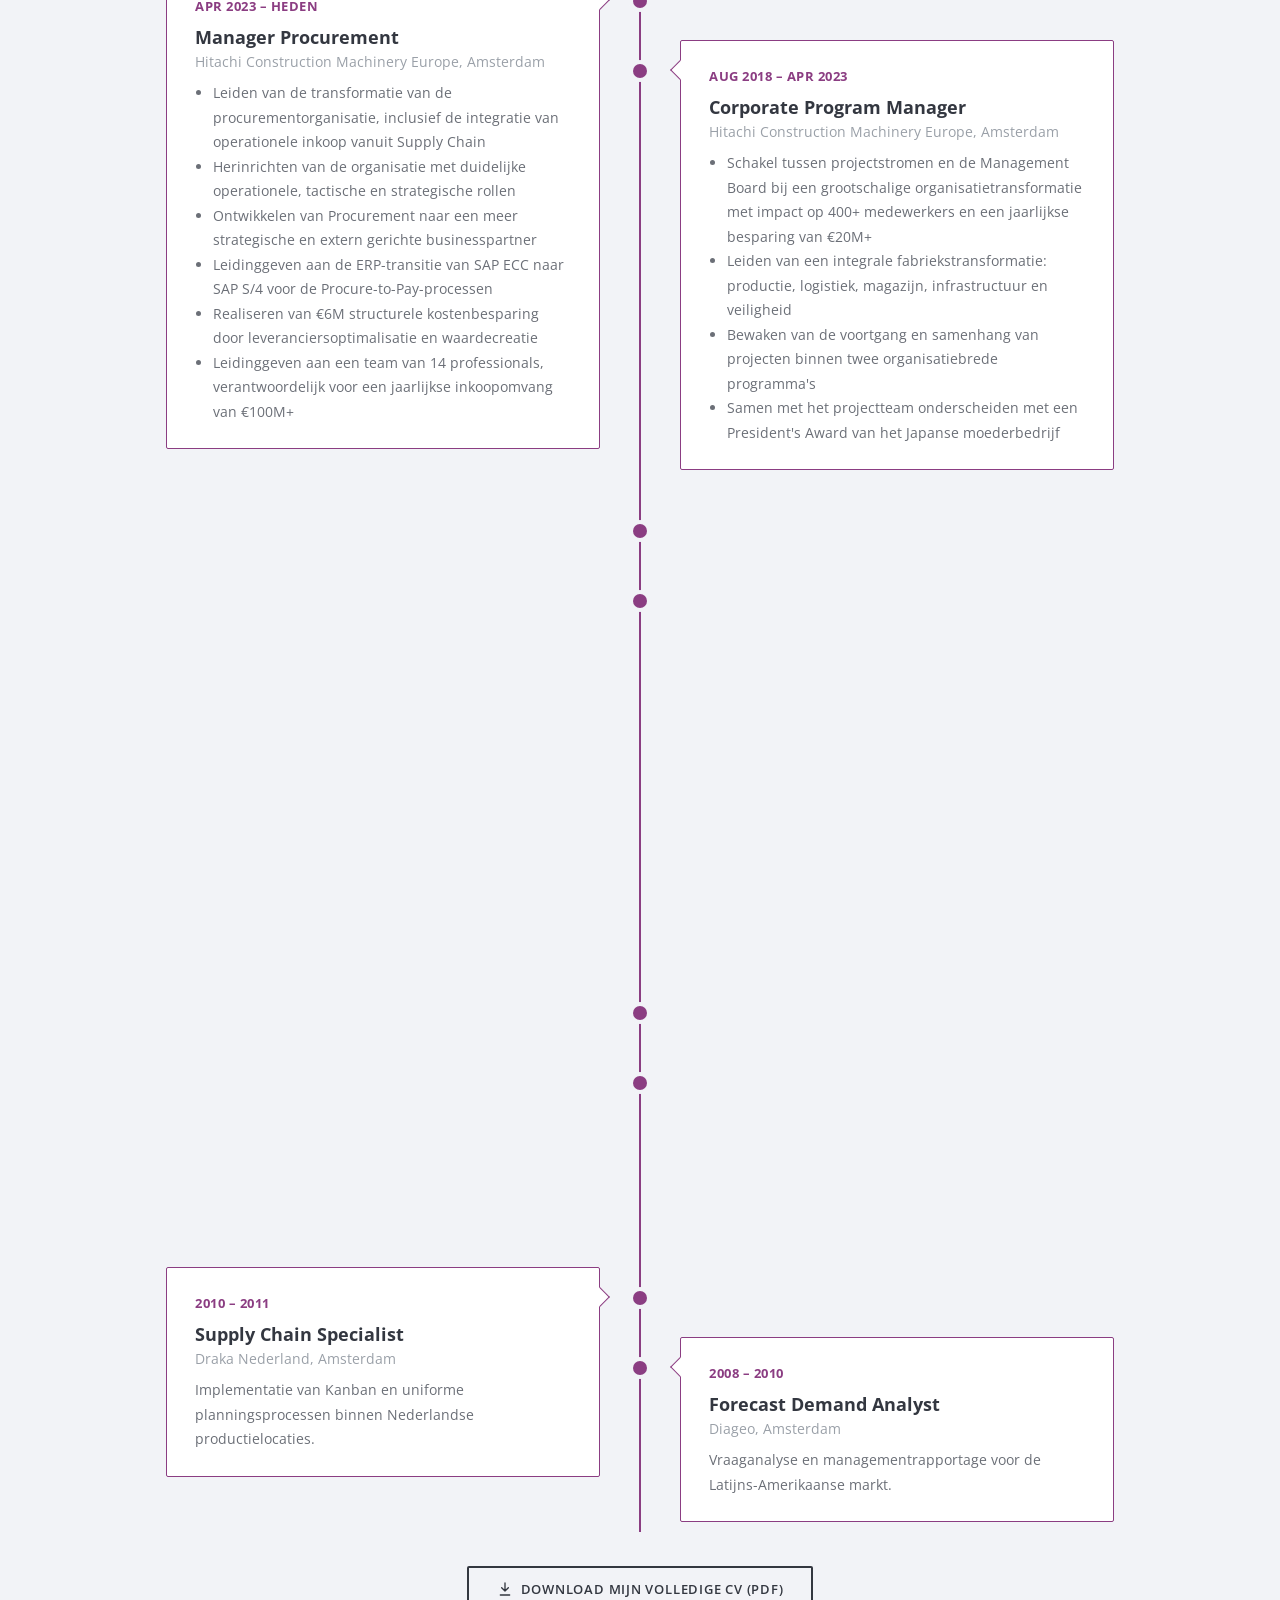
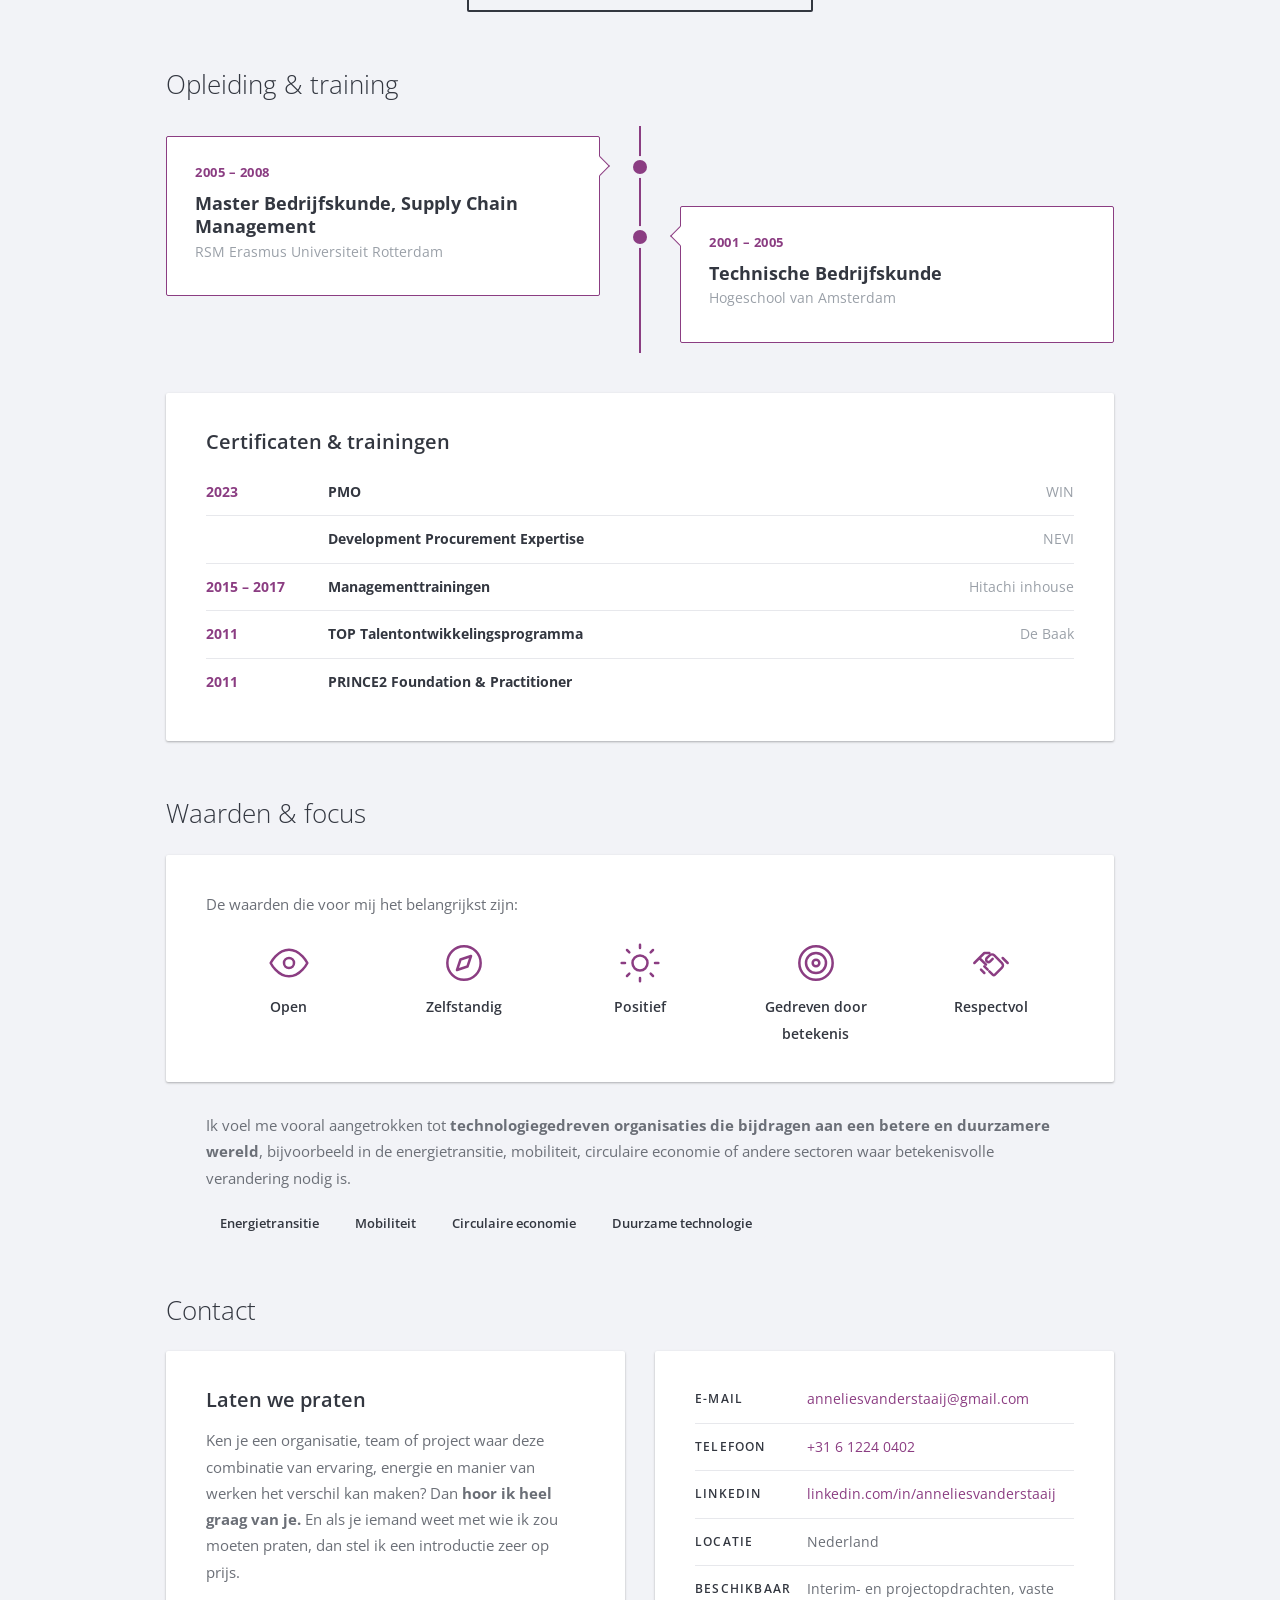
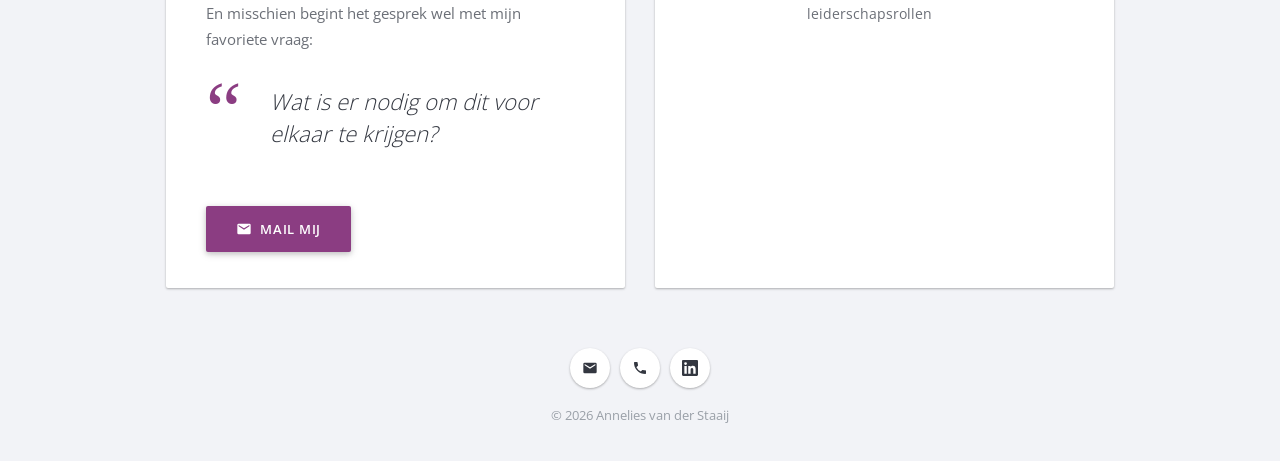
==== commit 1e90cbd6: "Use the AS icon instead of VS in the logo and favicon Co-Authored-By: Claude Opus 5.5 <noreply@anthr" ====
--- a/nl/index.html
+++ b/nl/index.html
@@ -16,7 +16,7 @@
   <meta property="og:image" content="https://www.anneliesvanderstaaij.nl/assets/img/og-image.png">
   <meta property="og:locale" content="nl_NL">
   <meta name="twitter:card" content="summary_large_image">
-  <meta name="theme-color" content="#5e2b72">
+  <meta name="theme-color" content="#8b3d82">
   <link rel="icon" href="/assets/img/favicon-as.svg" type="image/svg+xml">
   <link rel="preload" href="/assets/fonts/open-sans-latin.woff2" as="font" type="font/woff2" crossorigin>
   <link rel="stylesheet" href="/assets/css/style.css?v=2026110903">
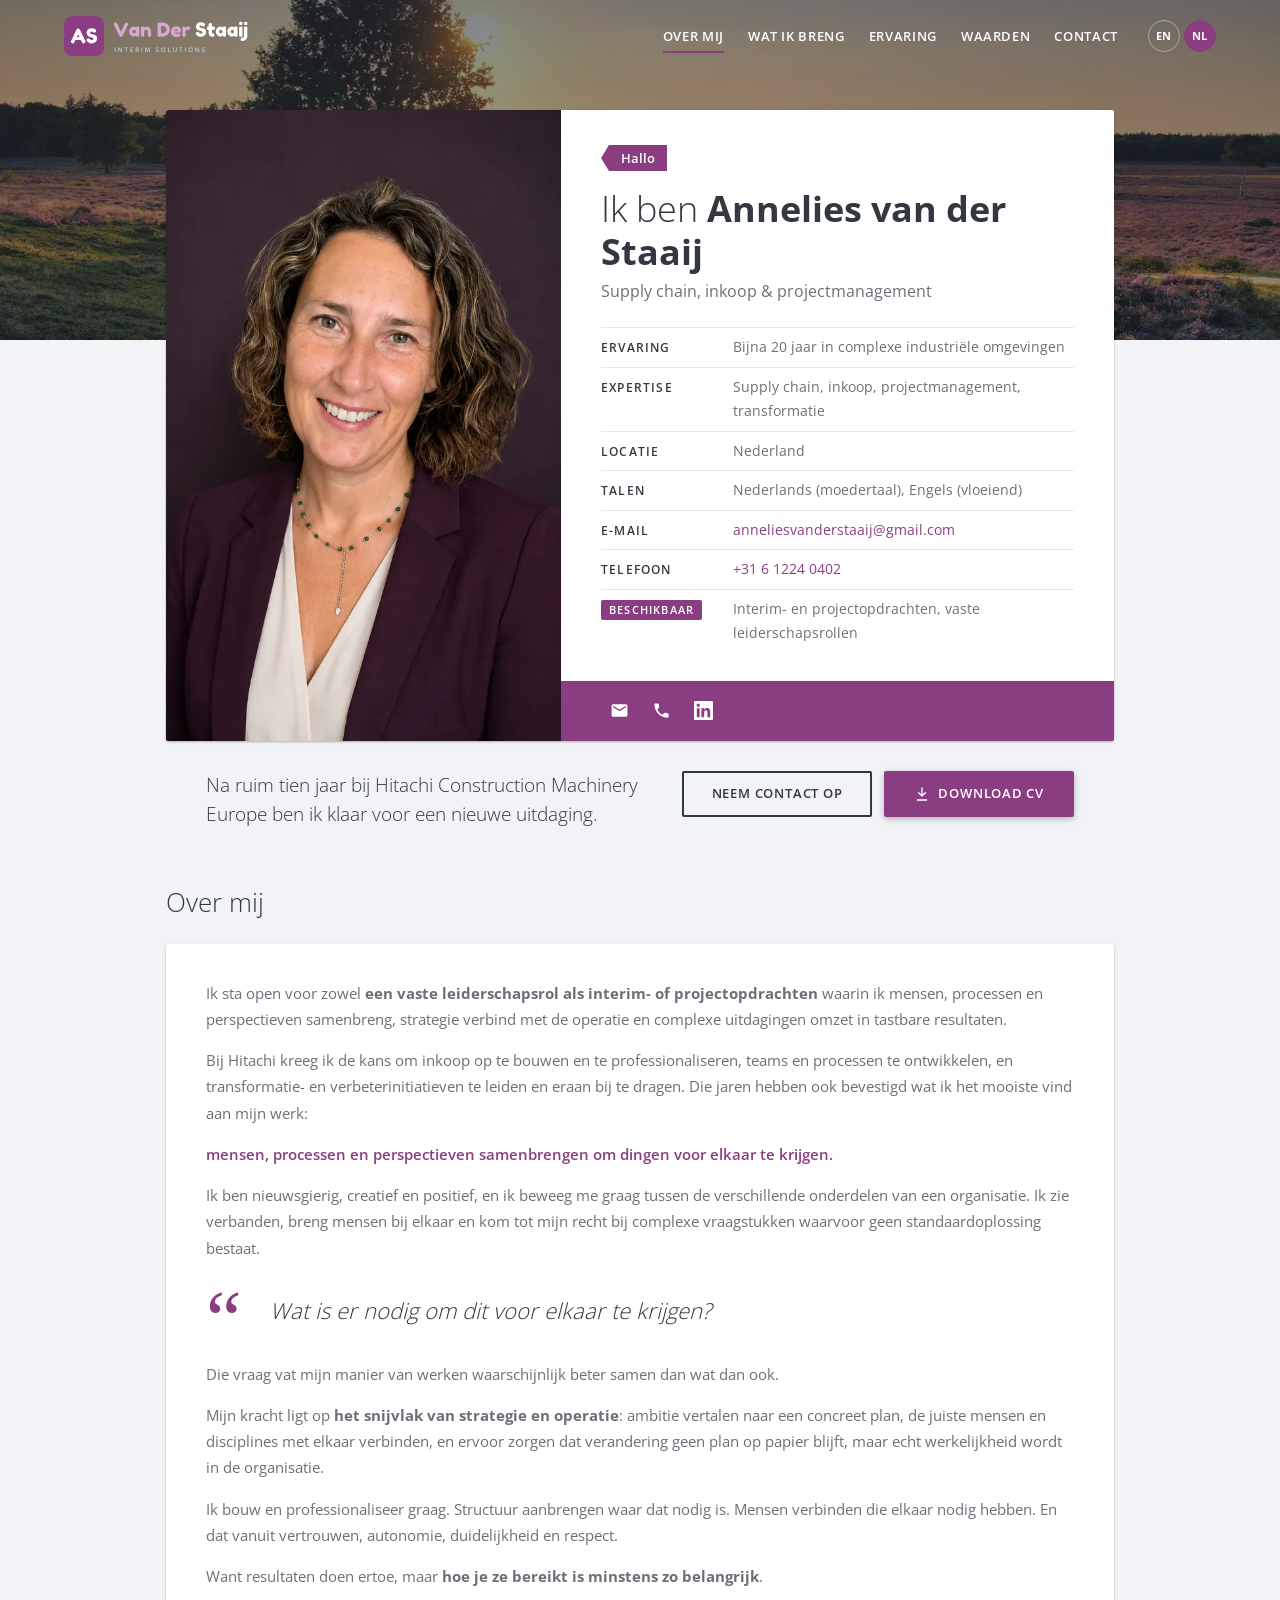
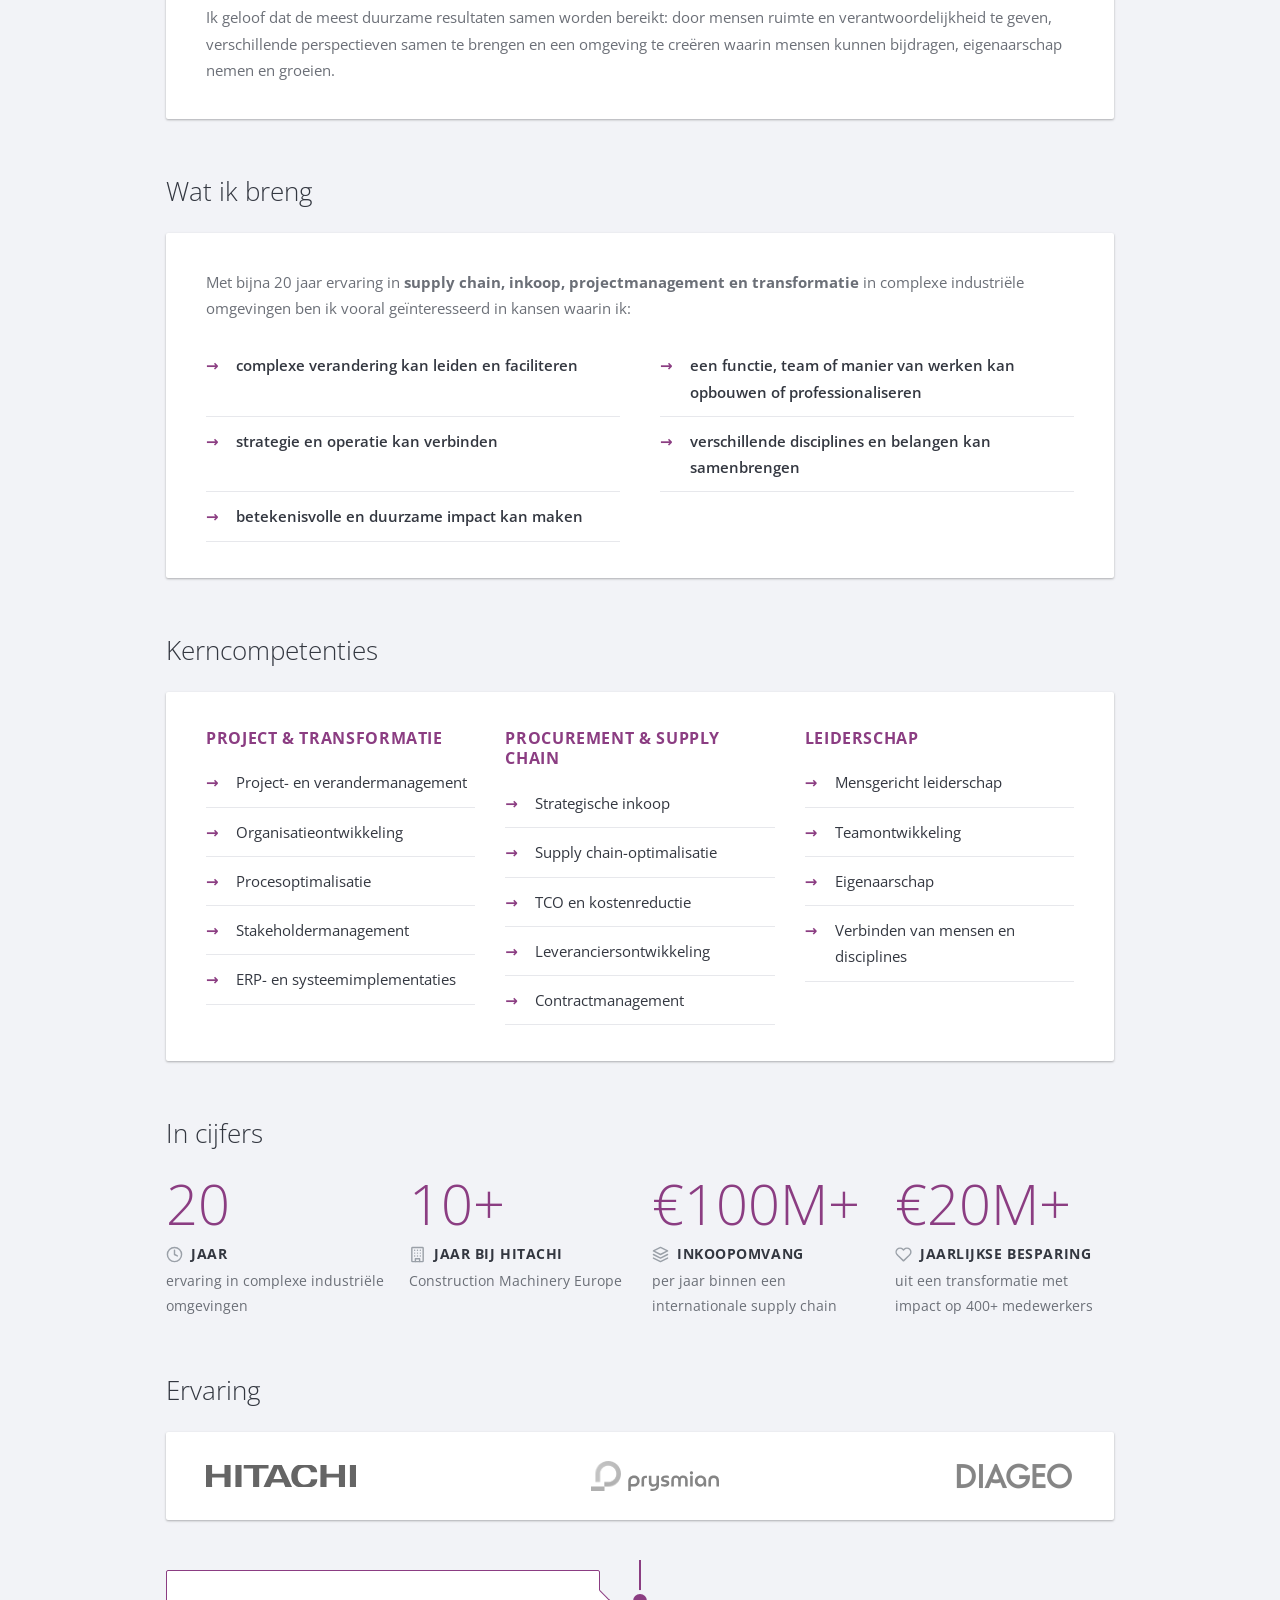
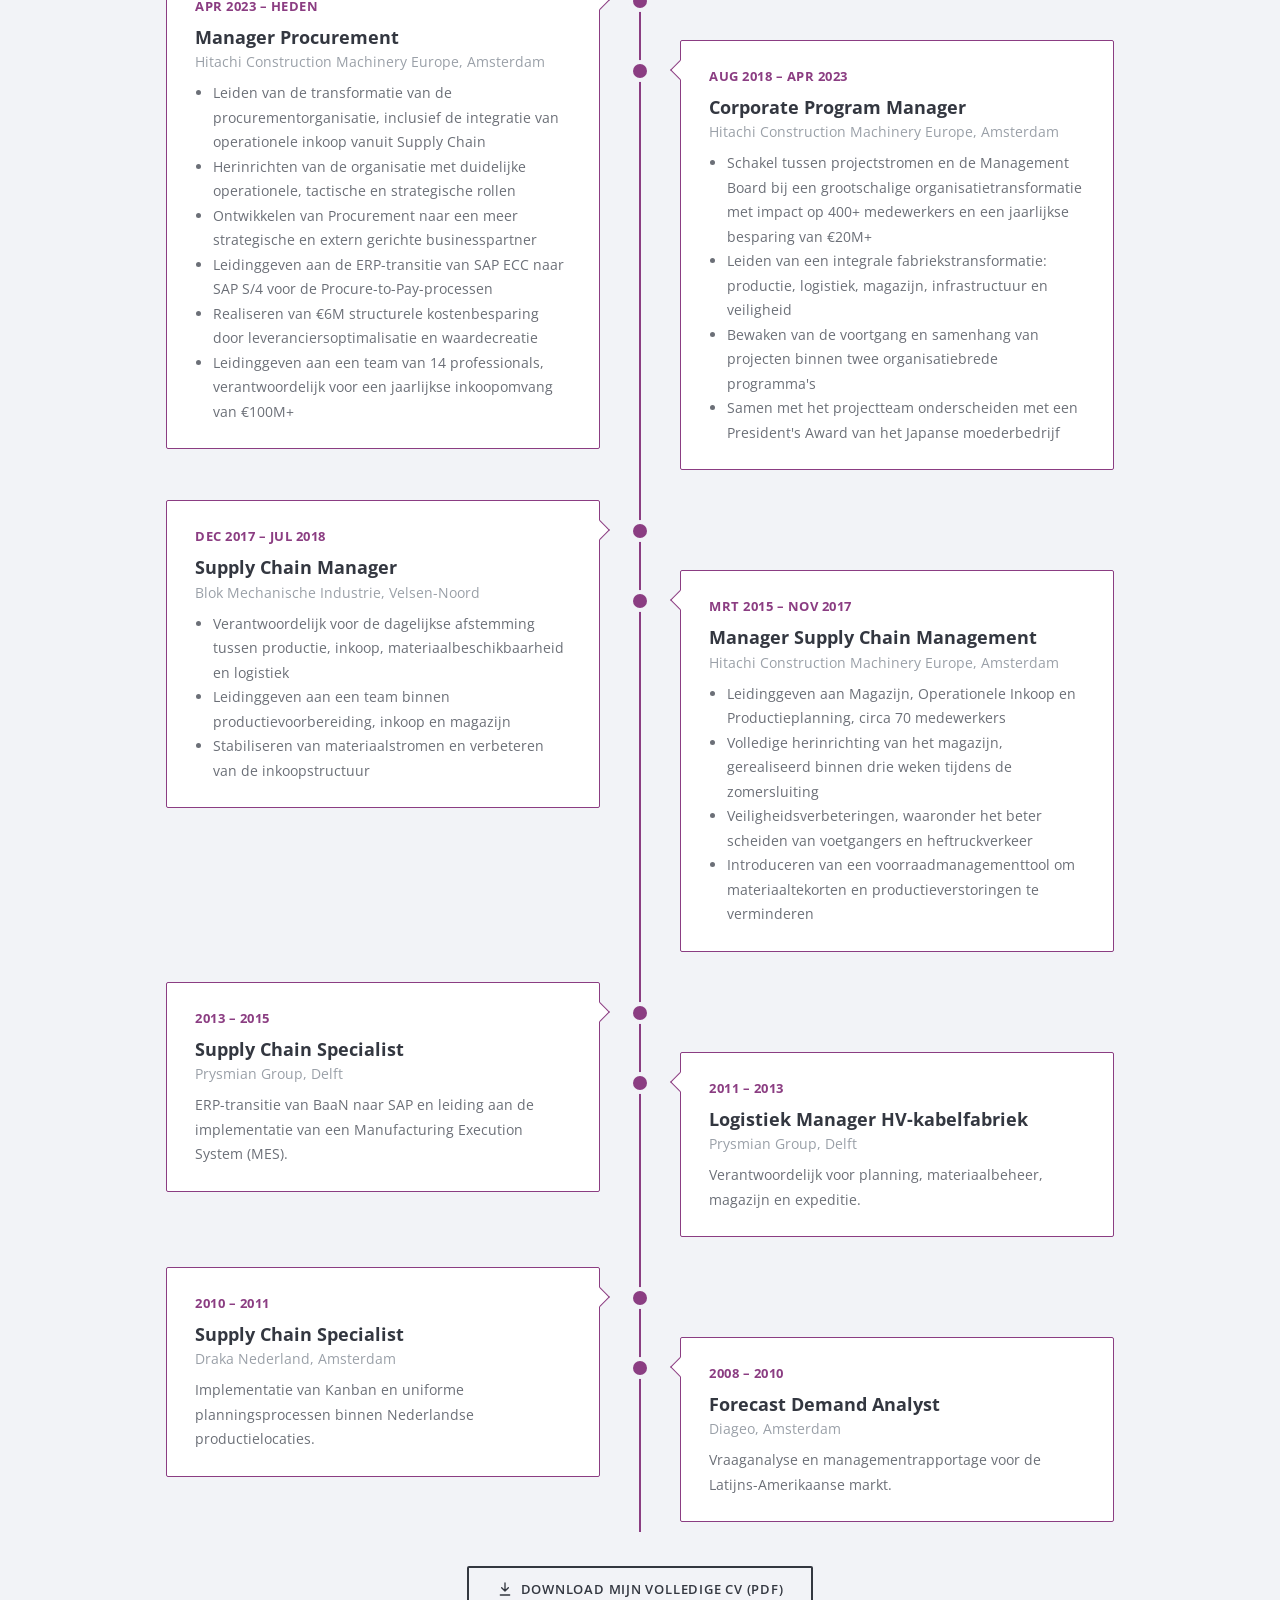
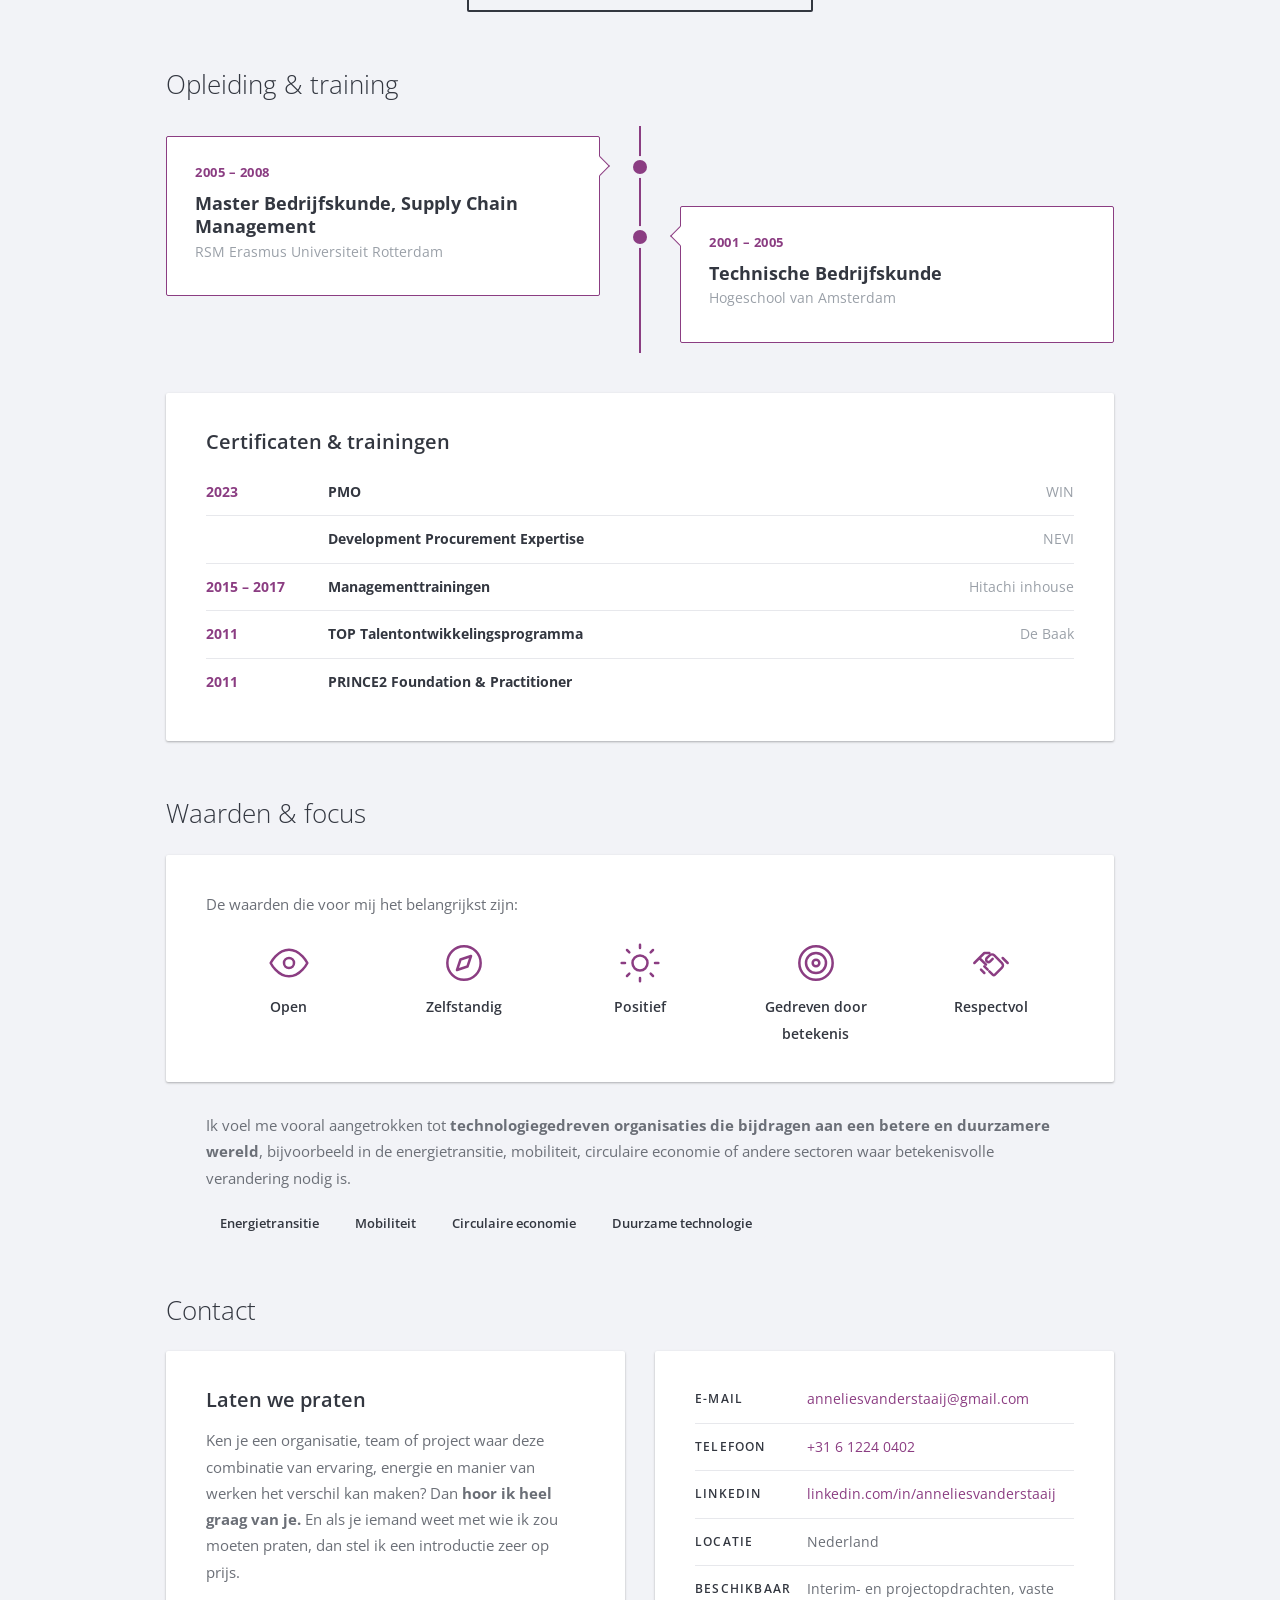
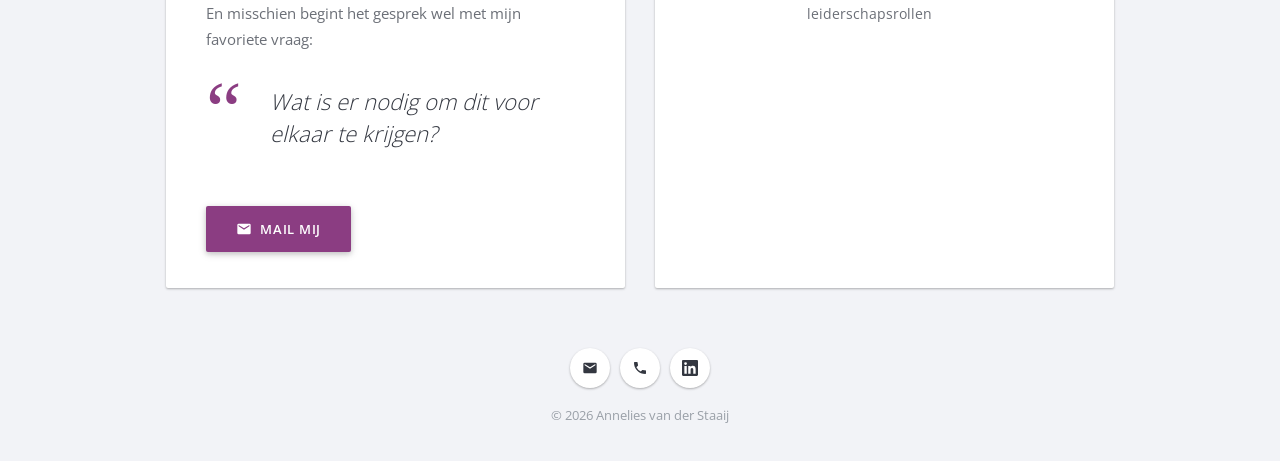
==== commit c85121a1: "Plum accent: lighter 'Van Der' on the photo header, new share image Co-Authored-By: Claude Opus 5.5 " ====
--- a/nl/index.html
+++ b/nl/index.html
@@ -13,7 +13,7 @@
   <meta property="og:title" content="Annelies van der Staaij">
   <meta property="og:description" content="Supply chain, inkoop, projectmanagement en transformatie. Wat is er nodig om dit voor elkaar te krijgen?">
   <meta property="og:url" content="https://www.anneliesvanderstaaij.nl/nl/">
-  <meta property="og:image" content="https://www.anneliesvanderstaaij.nl/assets/img/og-image.png">
+  <meta property="og:image" content="https://www.anneliesvanderstaaij.nl/assets/img/og-image.png?v=2026110903">
   <meta property="og:locale" content="nl_NL">
   <meta name="twitter:card" content="summary_large_image">
   <meta name="theme-color" content="#8b3d82">
--- a/assets/css/style.css
+++ b/assets/css/style.css
@@ -1,6 +1,6 @@
 /* Look and feel modelled on the RS Card "student" demo: a dark photo header,
    a profile card that overlaps it, white material-style section boxes,
-   Open Sans text with a Fredoka One logo, pruim purple accent (#8b3d82) and
+   Open Sans text with a Fredoka One logo, plum (pruim) purple accent (#8b3d82) and
    sections that slide into view while scrolling. All code here is our own. */
 
 @font-face {
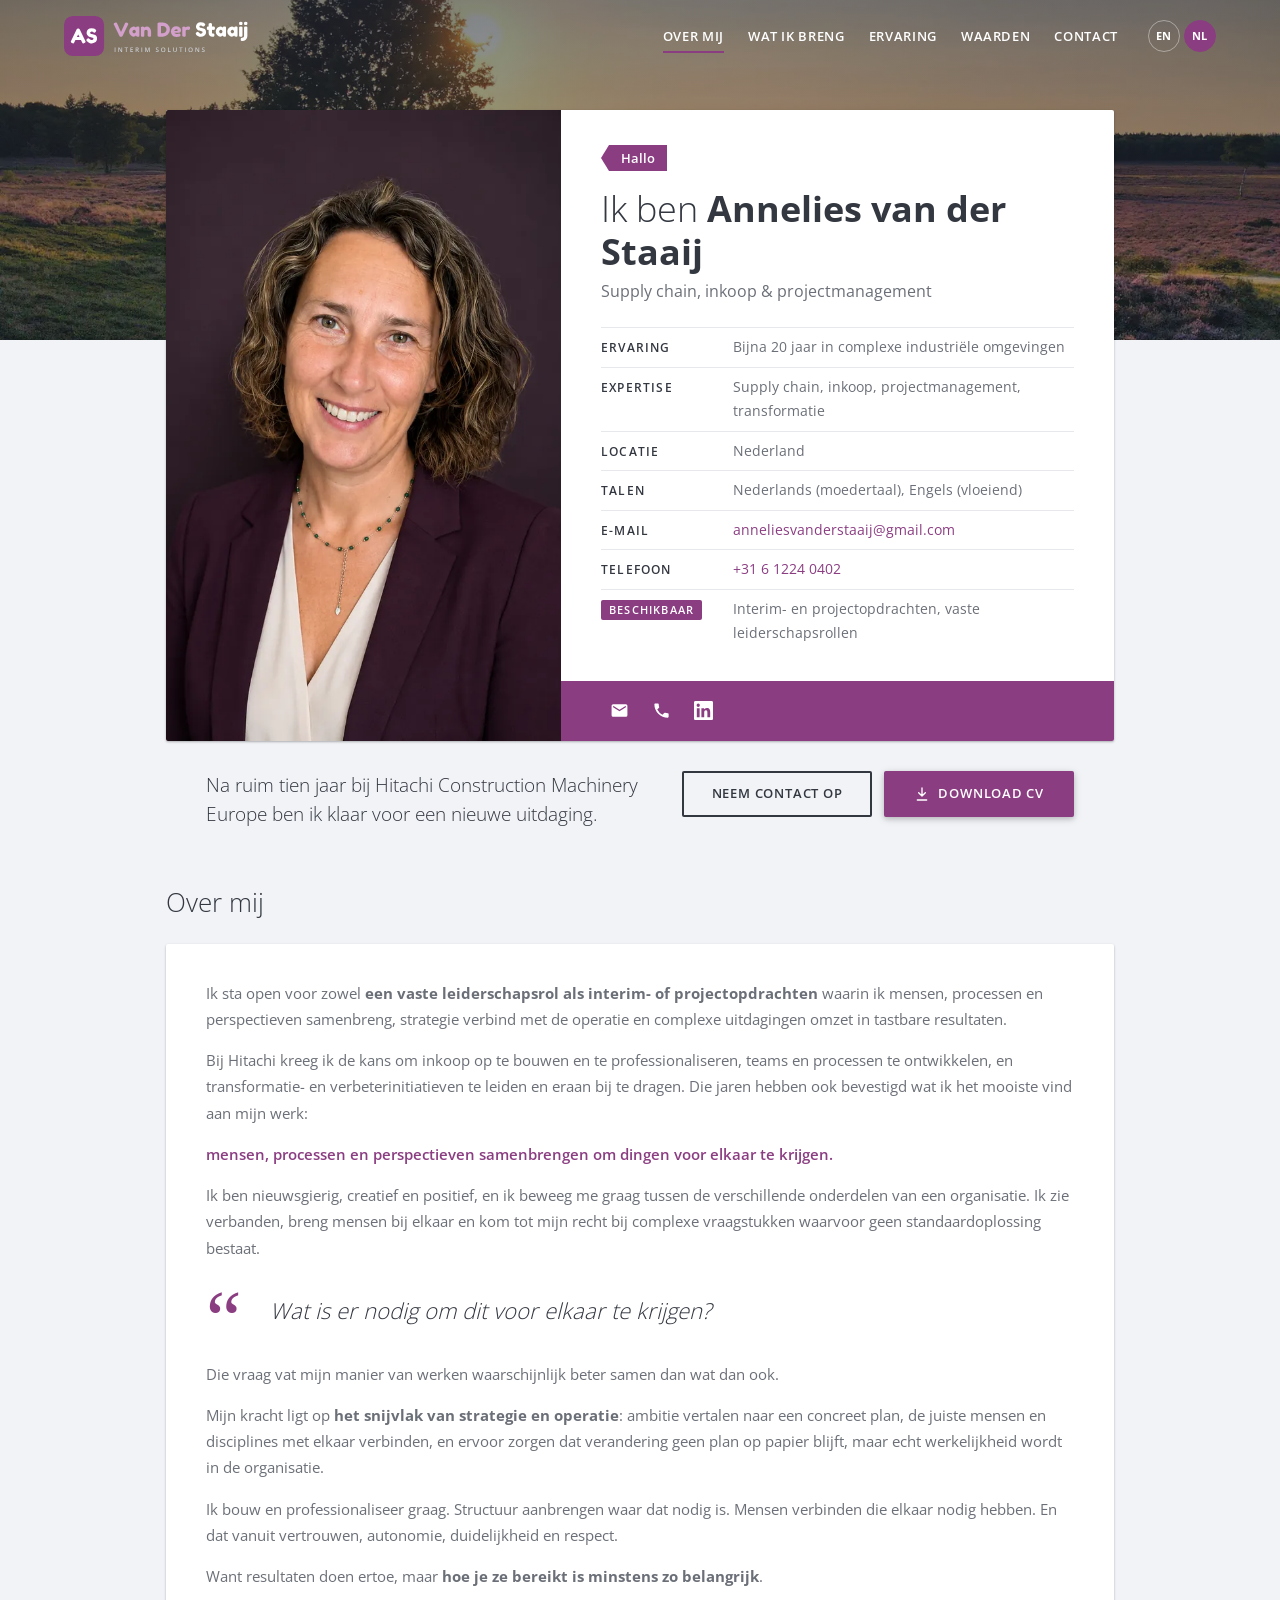
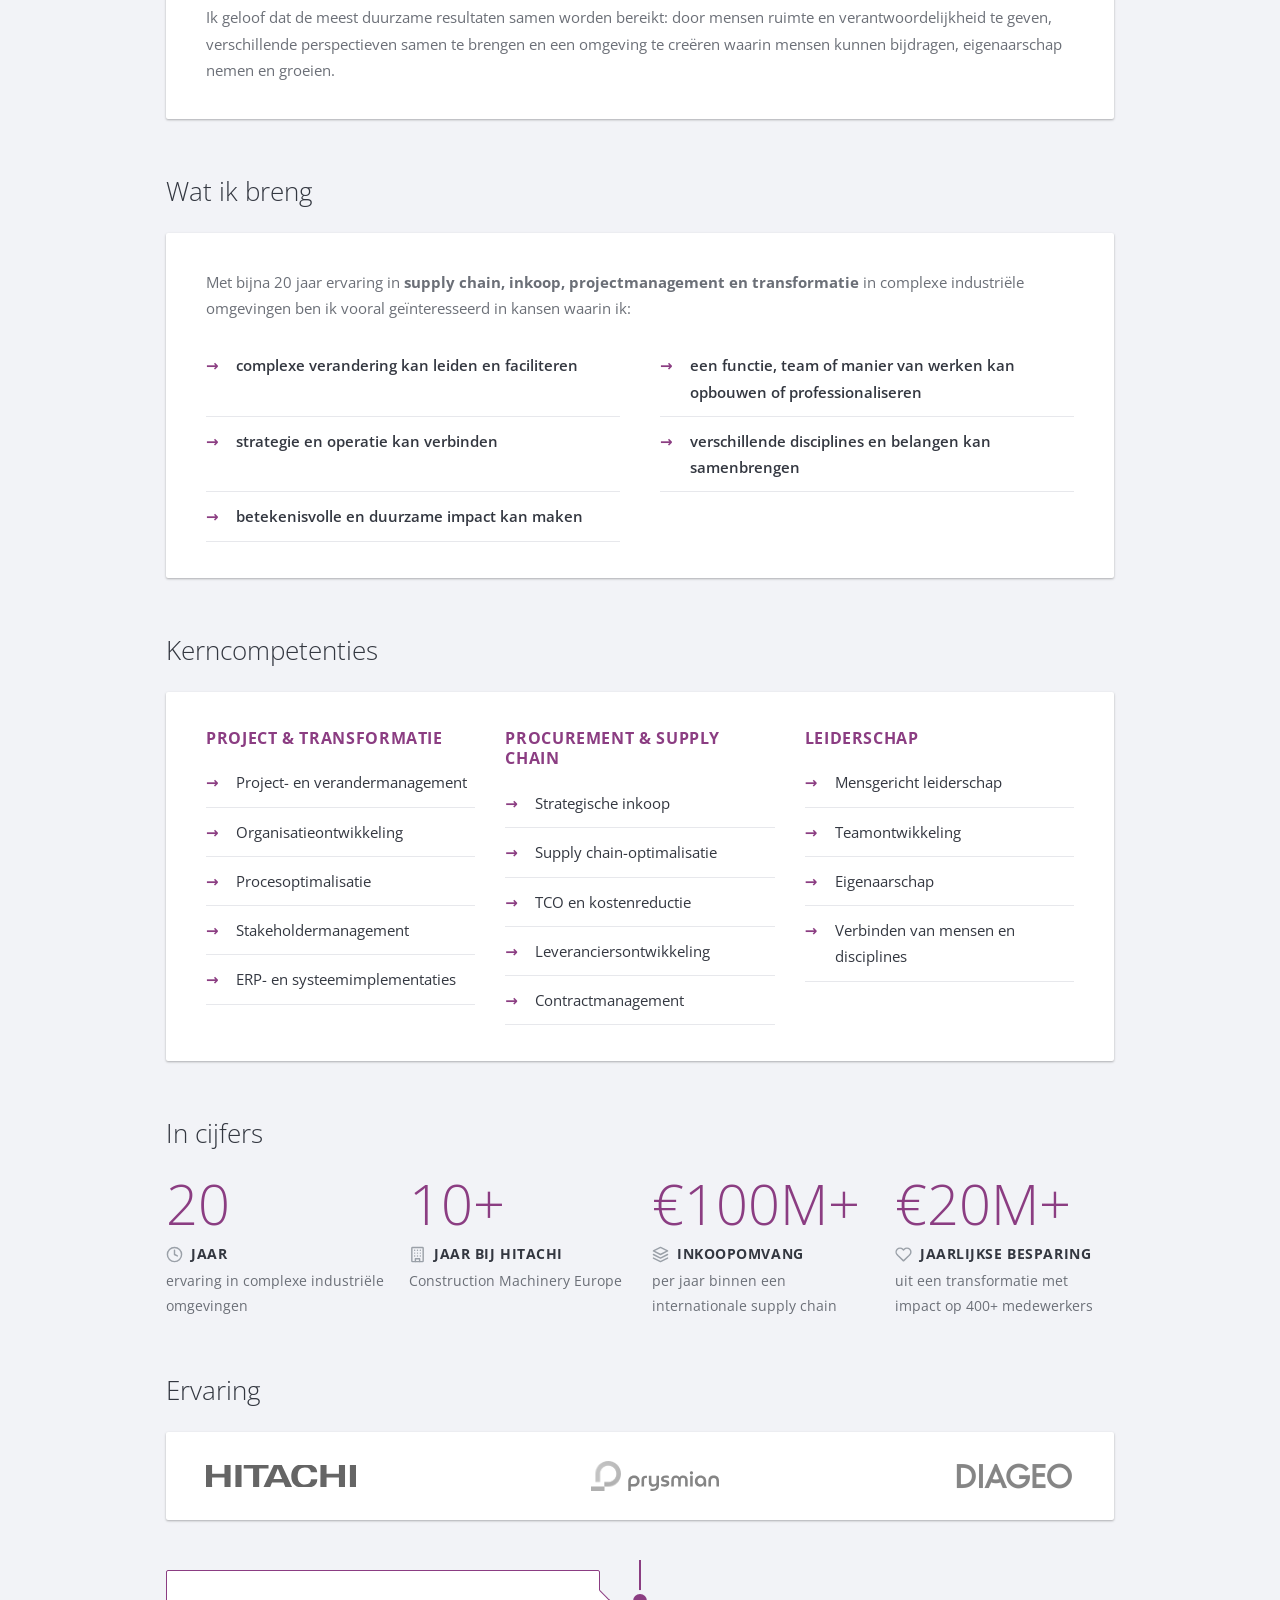
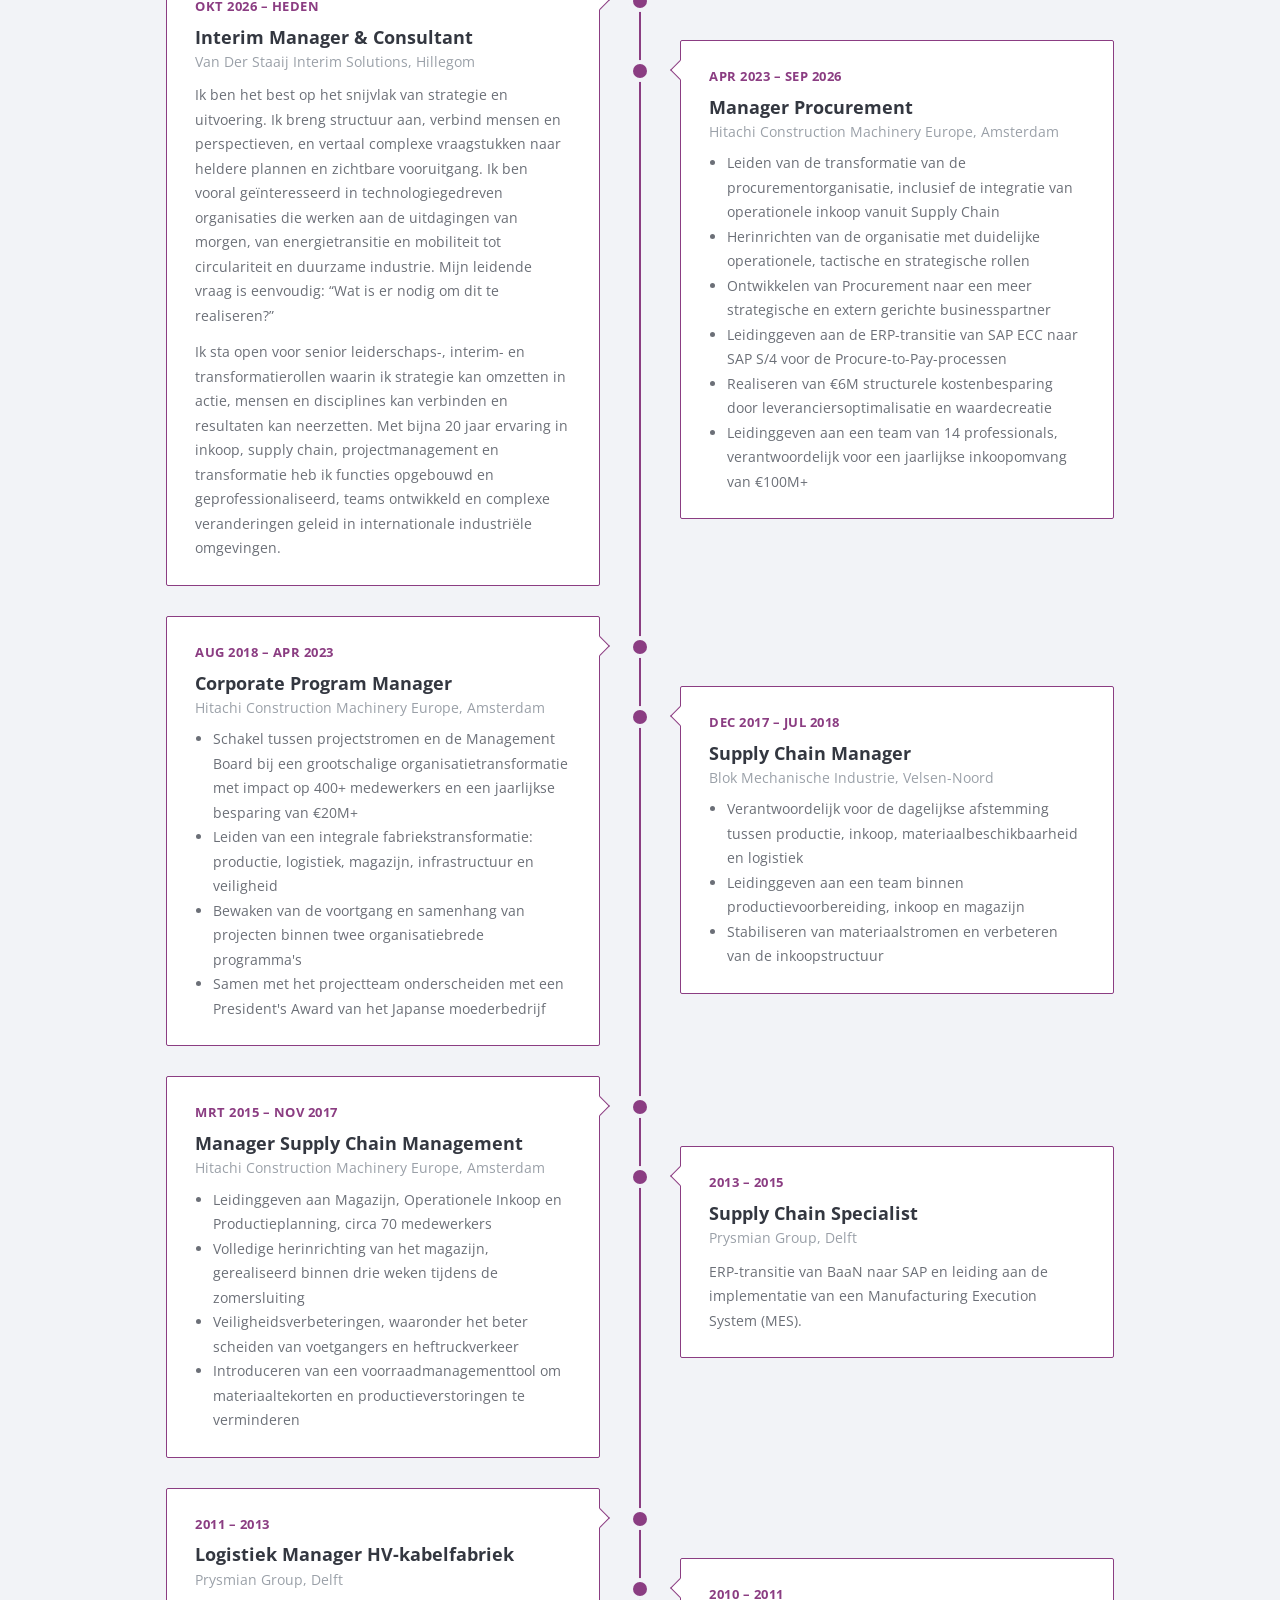
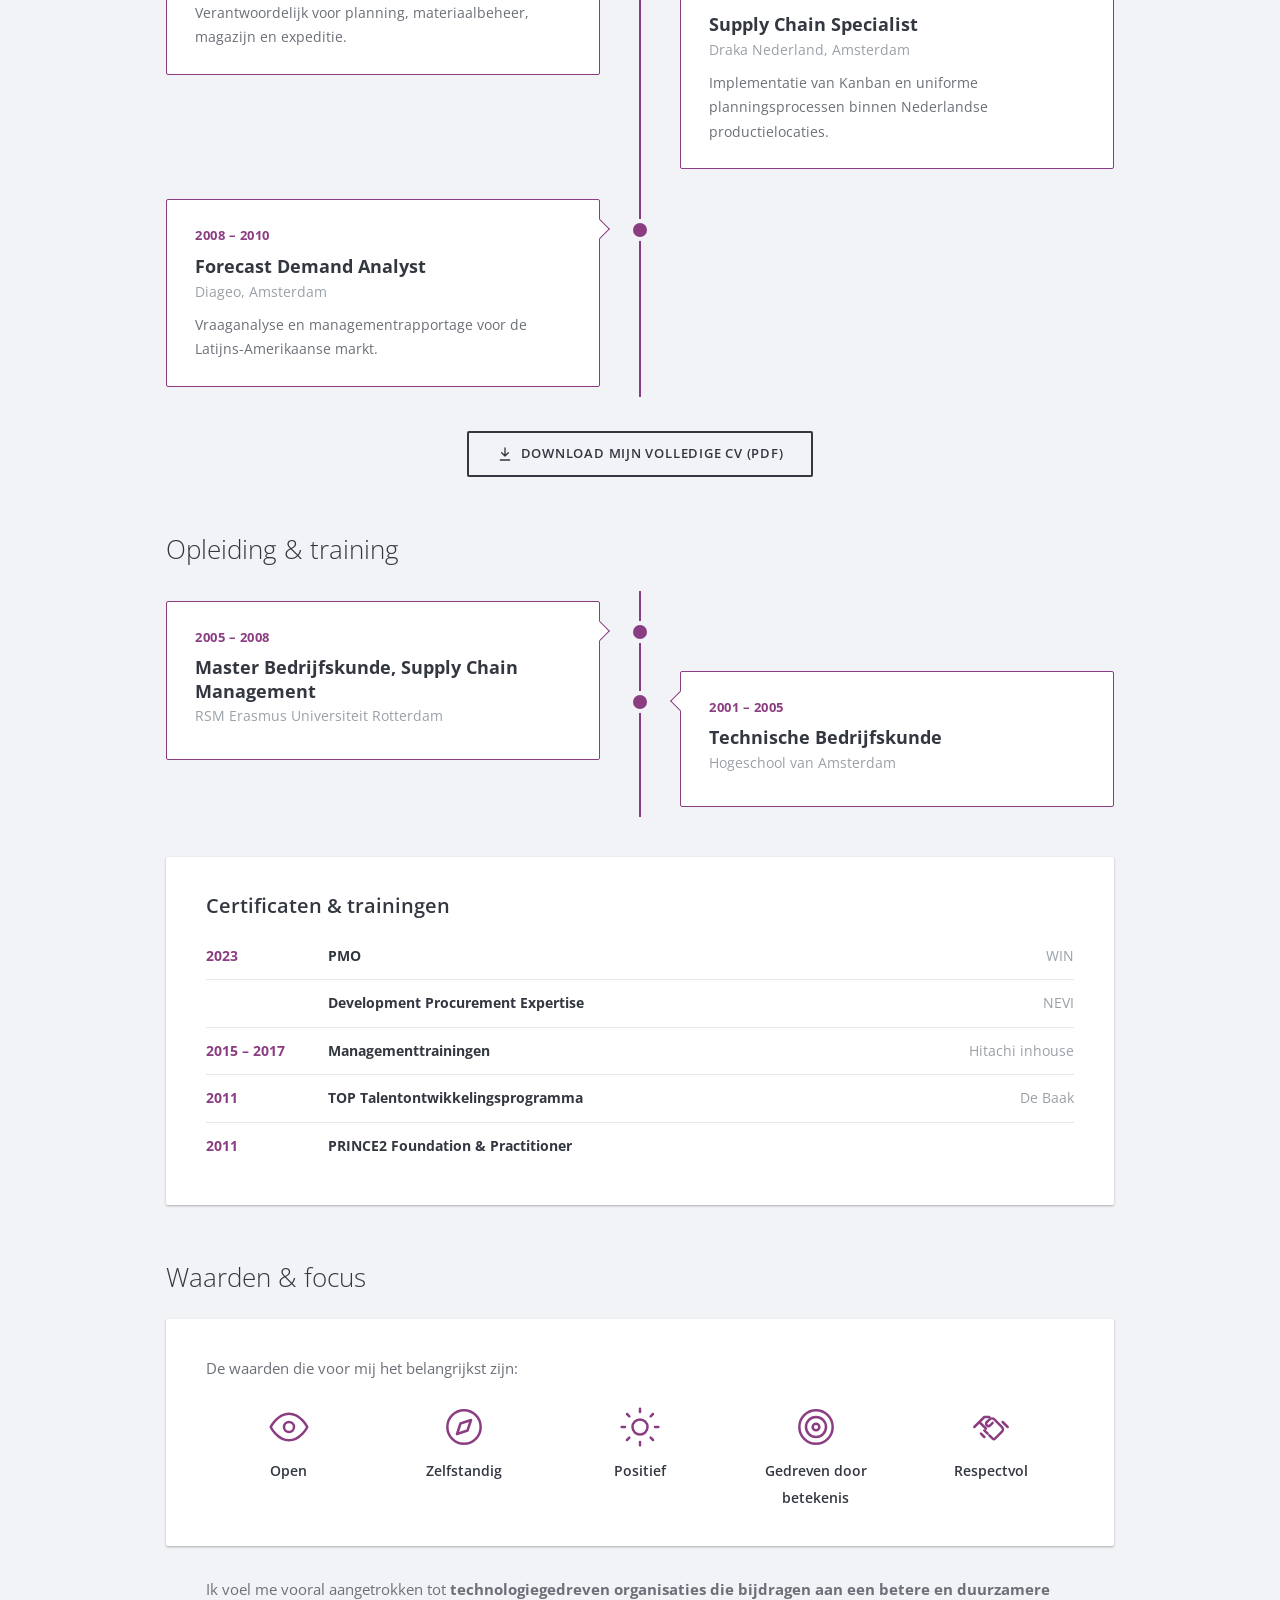
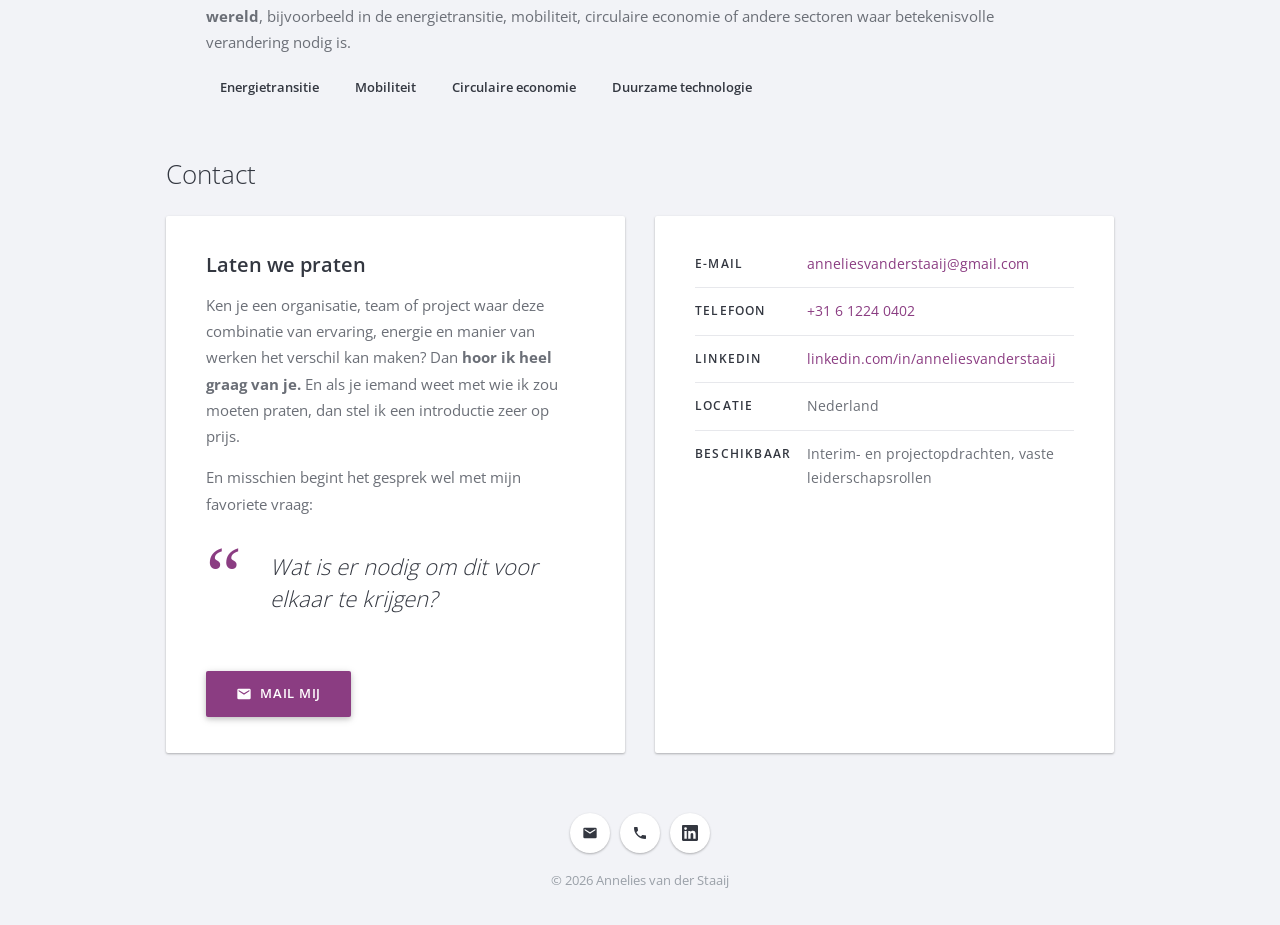
==== commit 8a246bb5: "Add own business as latest role, Hitachi until Sep 2026, refreshed CV PDFs Co-Authored-By: Claude Op" ====
--- a/nl/index.html
+++ b/nl/index.html
@@ -13,14 +13,14 @@
   <meta property="og:title" content="Annelies van der Staaij">
   <meta property="og:description" content="Supply chain, inkoop, projectmanagement en transformatie. Wat is er nodig om dit voor elkaar te krijgen?">
   <meta property="og:url" content="https://www.anneliesvanderstaaij.nl/nl/">
-  <meta property="og:image" content="https://www.anneliesvanderstaaij.nl/assets/img/og-image.png?v=2026110903">
+  <meta property="og:image" content="https://www.anneliesvanderstaaij.nl/assets/img/og-image.png?v=2026111001">
   <meta property="og:locale" content="nl_NL">
   <meta name="twitter:card" content="summary_large_image">
   <meta name="theme-color" content="#8b3d82">
   <link rel="icon" href="/assets/img/favicon-as.svg" type="image/svg+xml">
   <link rel="preload" href="/assets/fonts/open-sans-latin.woff2" as="font" type="font/woff2" crossorigin>
-  <link rel="stylesheet" href="/assets/css/style.css?v=2026110903">
-  <script src="/assets/js/site.js?v=2026110903"></script>
+  <link rel="stylesheet" href="/assets/css/style.css?v=2026111001">
+  <script src="/assets/js/site.js?v=2026111001"></script>
 </head>
 <body>
   <a class="skip-link" href="#main">Naar de inhoud</a>
@@ -224,7 +224,18 @@
                 <span class="dot"></span>
                 <div class="timeline-box-inner animate-right">
                   <span class="arrow"></span>
-                  <div class="date">apr 2023 – heden</div>
+                  <div class="date">okt 2026 – heden</div>
+                  <h3>Interim Manager &amp; Consultant</h3>
+                  <h4>Van Der Staaij Interim Solutions, Hillegom</h4>
+                  <p>Ik ben het best op het snijvlak van strategie en uitvoering. Ik breng structuur aan, verbind mensen en perspectieven, en vertaal complexe vraagstukken naar heldere plannen en zichtbare vooruitgang. Ik ben vooral geïnteresseerd in technologiegedreven organisaties die werken aan de uitdagingen van morgen, van energietransitie en mobiliteit tot circulariteit en duurzame industrie. Mijn leidende vraag is eenvoudig: “Wat is er nodig om dit te realiseren?”</p>
+                  <p>Ik sta open voor senior leiderschaps-, interim- en transformatierollen waarin ik strategie kan omzetten in actie, mensen en disciplines kan verbinden en resultaten kan neerzetten. Met bijna 20 jaar ervaring in inkoop, supply chain, projectmanagement en transformatie heb ik functies opgebouwd en geprofessionaliseerd, teams ontwikkeld en complexe veranderingen geleid in internationale industriële omgevingen.</p>
+                </div>
+              </div>
+              <div class="timeline-box timeline-box-right">
+                <span class="dot"></span>
+                <div class="timeline-box-inner animate-left">
+                  <span class="arrow"></span>
+                  <div class="date">apr 2023 – sep 2026</div>
                   <h3>Manager Procurement</h3>
                   <h4>Hitachi Construction Machinery Europe, Amsterdam</h4>
                   <ul>
@@ -237,9 +248,9 @@
                   </ul>
                 </div>
               </div>
-              <div class="timeline-box timeline-box-right">
-                <span class="dot"></span>
-                <div class="timeline-box-inner animate-left">
+              <div class="timeline-box timeline-box-left">
+                <span class="dot"></span>
+                <div class="timeline-box-inner animate-right">
                   <span class="arrow"></span>
                   <div class="date">aug 2018 – apr 2023</div>
                   <h3>Corporate Program Manager</h3>
@@ -252,9 +263,9 @@
                   </ul>
                 </div>
               </div>
-              <div class="timeline-box timeline-box-left">
-                <span class="dot"></span>
-                <div class="timeline-box-inner animate-right">
+              <div class="timeline-box timeline-box-right">
+                <span class="dot"></span>
+                <div class="timeline-box-inner animate-left">
                   <span class="arrow"></span>
                   <div class="date">dec 2017 – jul 2018</div>
                   <h3>Supply Chain Manager</h3>
@@ -266,9 +277,9 @@
                   </ul>
                 </div>
               </div>
-              <div class="timeline-box timeline-box-right">
-                <span class="dot"></span>
-                <div class="timeline-box-inner animate-left">
+              <div class="timeline-box timeline-box-left">
+                <span class="dot"></span>
+                <div class="timeline-box-inner animate-right">
                   <span class="arrow"></span>
                   <div class="date">mrt 2015 – nov 2017</div>
                   <h3>Manager Supply Chain Management</h3>
@@ -281,9 +292,9 @@
                   </ul>
                 </div>
               </div>
-              <div class="timeline-box timeline-box-left">
-                <span class="dot"></span>
-                <div class="timeline-box-inner animate-right">
+              <div class="timeline-box timeline-box-right">
+                <span class="dot"></span>
+                <div class="timeline-box-inner animate-left">
                   <span class="arrow"></span>
                   <div class="date">2013 – 2015</div>
                   <h3>Supply Chain Specialist</h3>
@@ -291,9 +302,9 @@
                   <p>ERP-transitie van BaaN naar SAP en leiding aan de implementatie van een Manufacturing Execution System (MES).</p>
                 </div>
               </div>
-              <div class="timeline-box timeline-box-right">
-                <span class="dot"></span>
-                <div class="timeline-box-inner animate-left">
+              <div class="timeline-box timeline-box-left">
+                <span class="dot"></span>
+                <div class="timeline-box-inner animate-right">
                   <span class="arrow"></span>
                   <div class="date">2011 – 2013</div>
                   <h3>Logistiek Manager HV-kabelfabriek</h3>
@@ -301,9 +312,9 @@
                   <p>Verantwoordelijk voor planning, materiaalbeheer, magazijn en expeditie.</p>
                 </div>
               </div>
-              <div class="timeline-box timeline-box-left">
-                <span class="dot"></span>
-                <div class="timeline-box-inner animate-right">
+              <div class="timeline-box timeline-box-right">
+                <span class="dot"></span>
+                <div class="timeline-box-inner animate-left">
                   <span class="arrow"></span>
                   <div class="date">2010 – 2011</div>
                   <h3>Supply Chain Specialist</h3>
@@ -311,9 +322,9 @@
                   <p>Implementatie van Kanban en uniforme planningsprocessen binnen Nederlandse productielocaties.</p>
                 </div>
               </div>
-              <div class="timeline-box timeline-box-right">
-                <span class="dot"></span>
-                <div class="timeline-box-inner animate-left">
+              <div class="timeline-box timeline-box-left">
+                <span class="dot"></span>
+                <div class="timeline-box-inner animate-right">
                   <span class="arrow"></span>
                   <div class="date">2008 – 2010</div>
                   <h3>Forecast Demand Analyst</h3>
--- a/assets/css/style.css
+++ b/assets/css/style.css
@@ -1454,3 +1454,7 @@
     font-size: 20px;
   }
 }
+
+.timeline-box-inner p {
+  margin: 12px 0 0;
+}
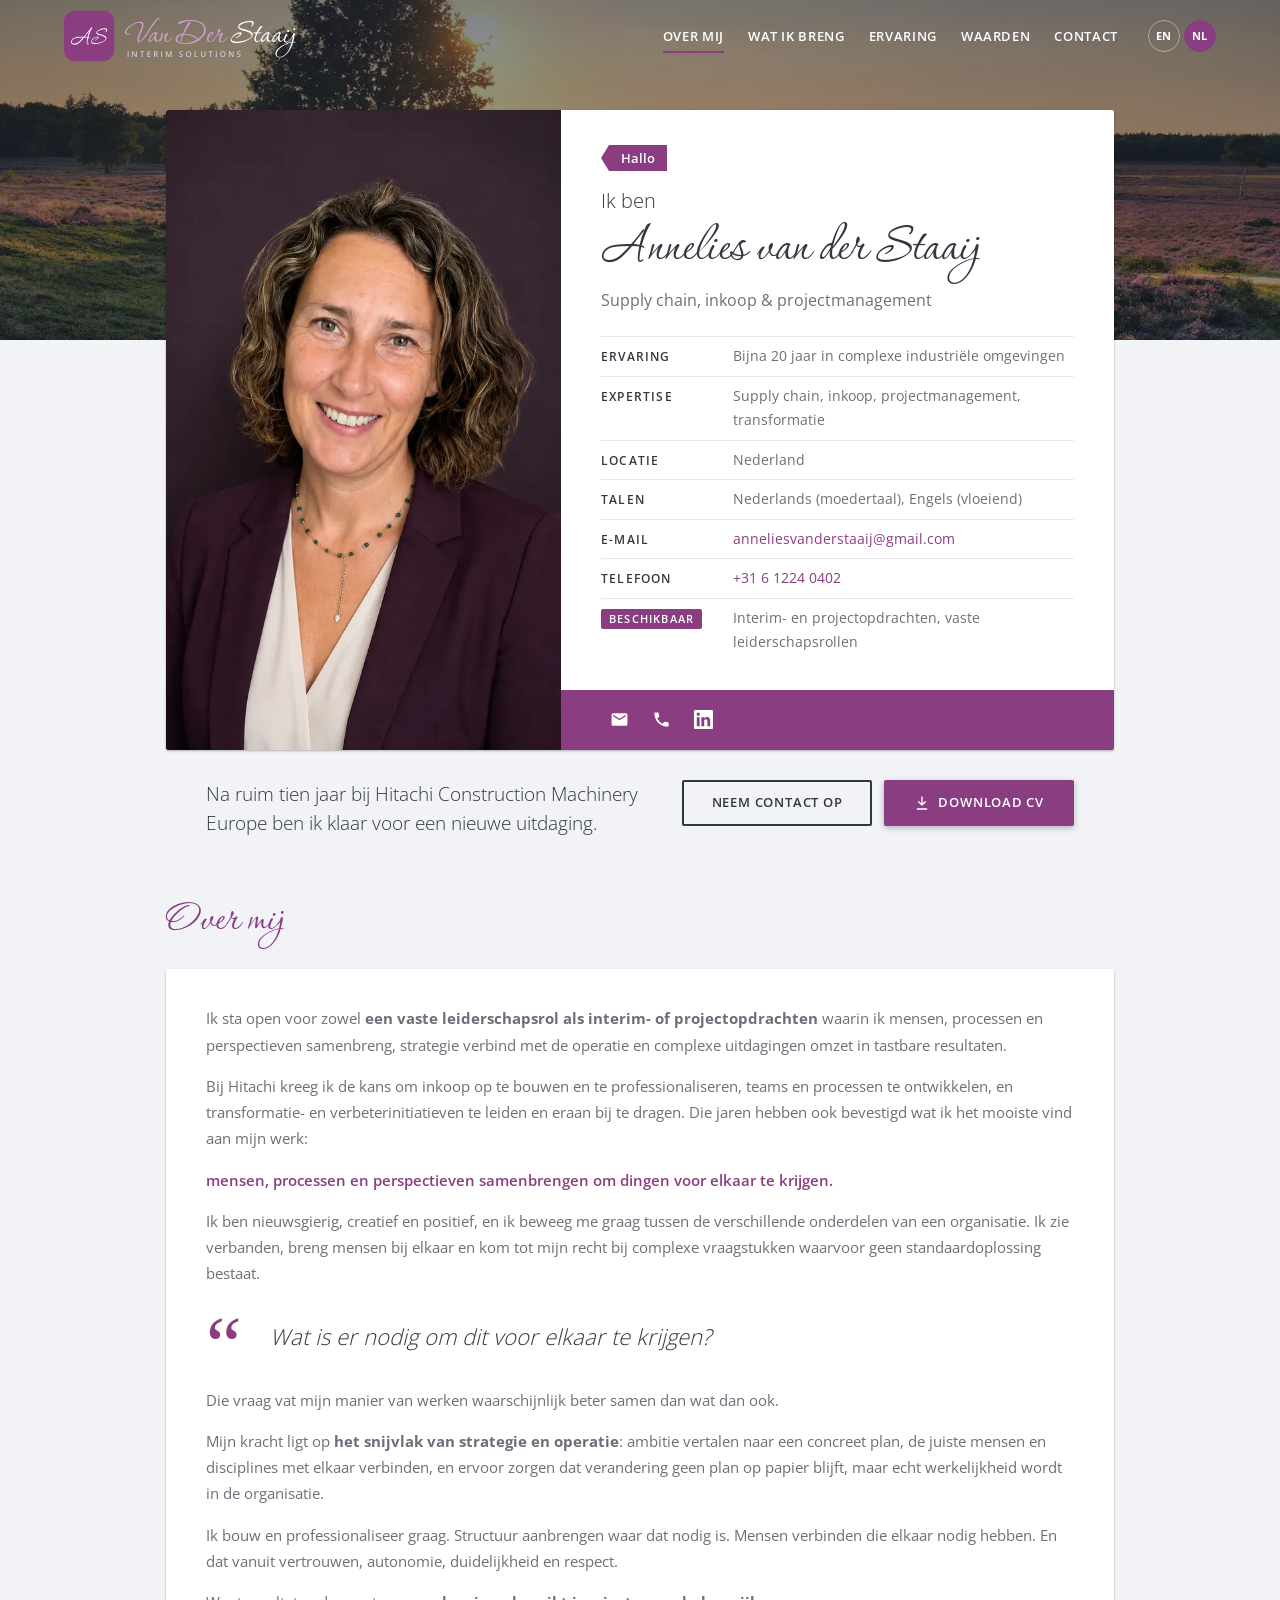
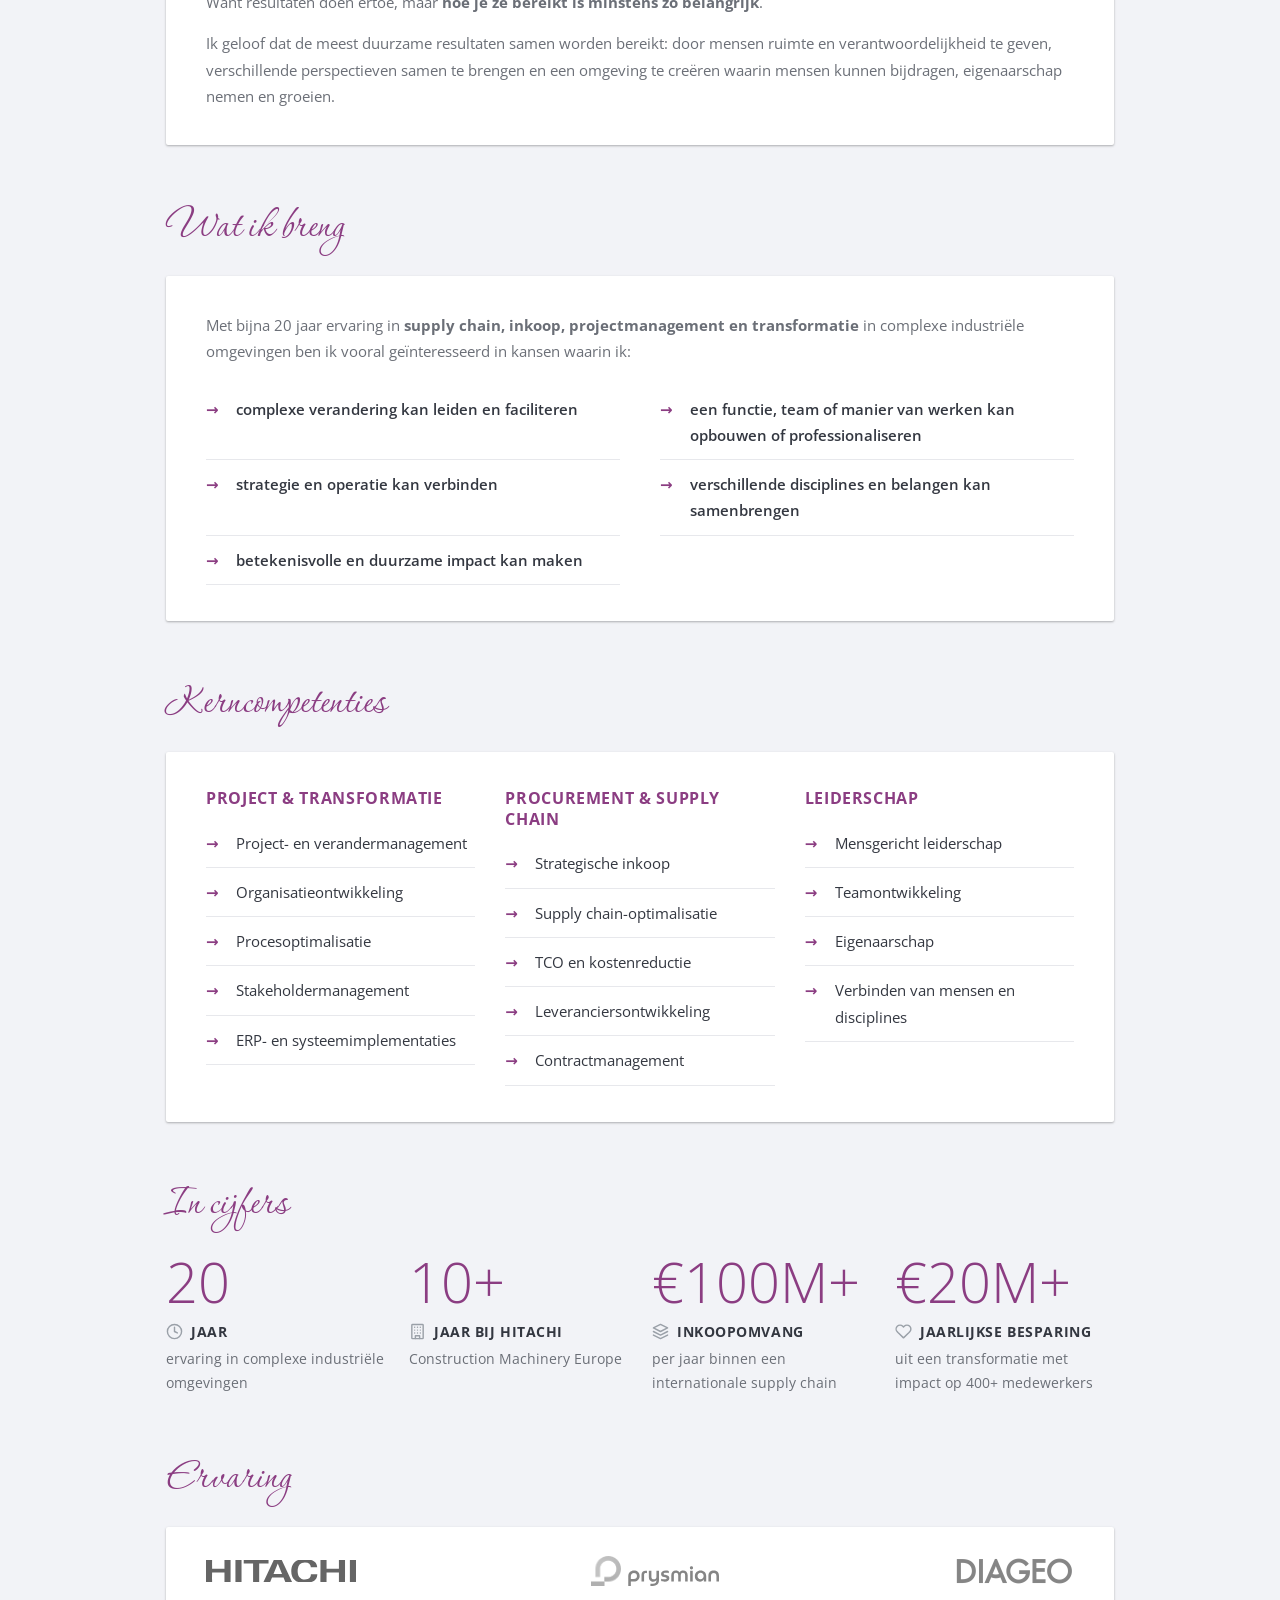
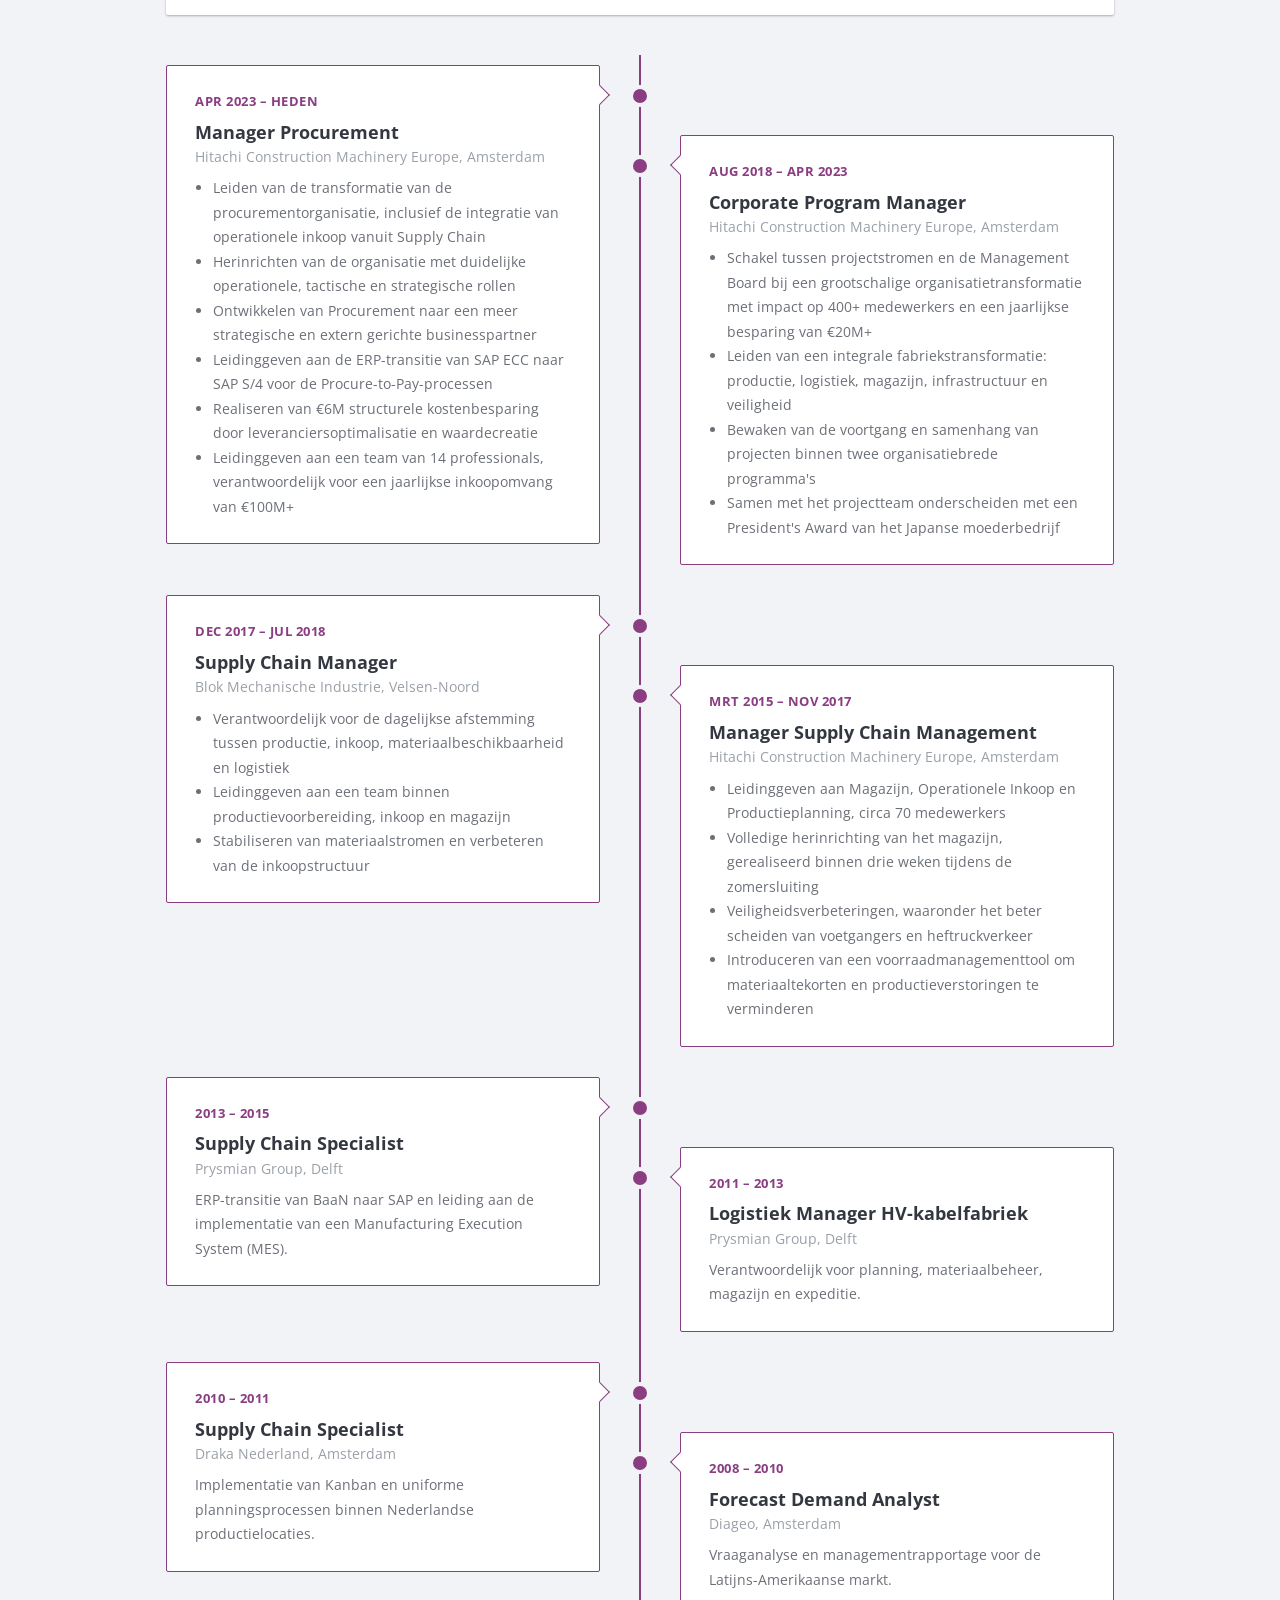
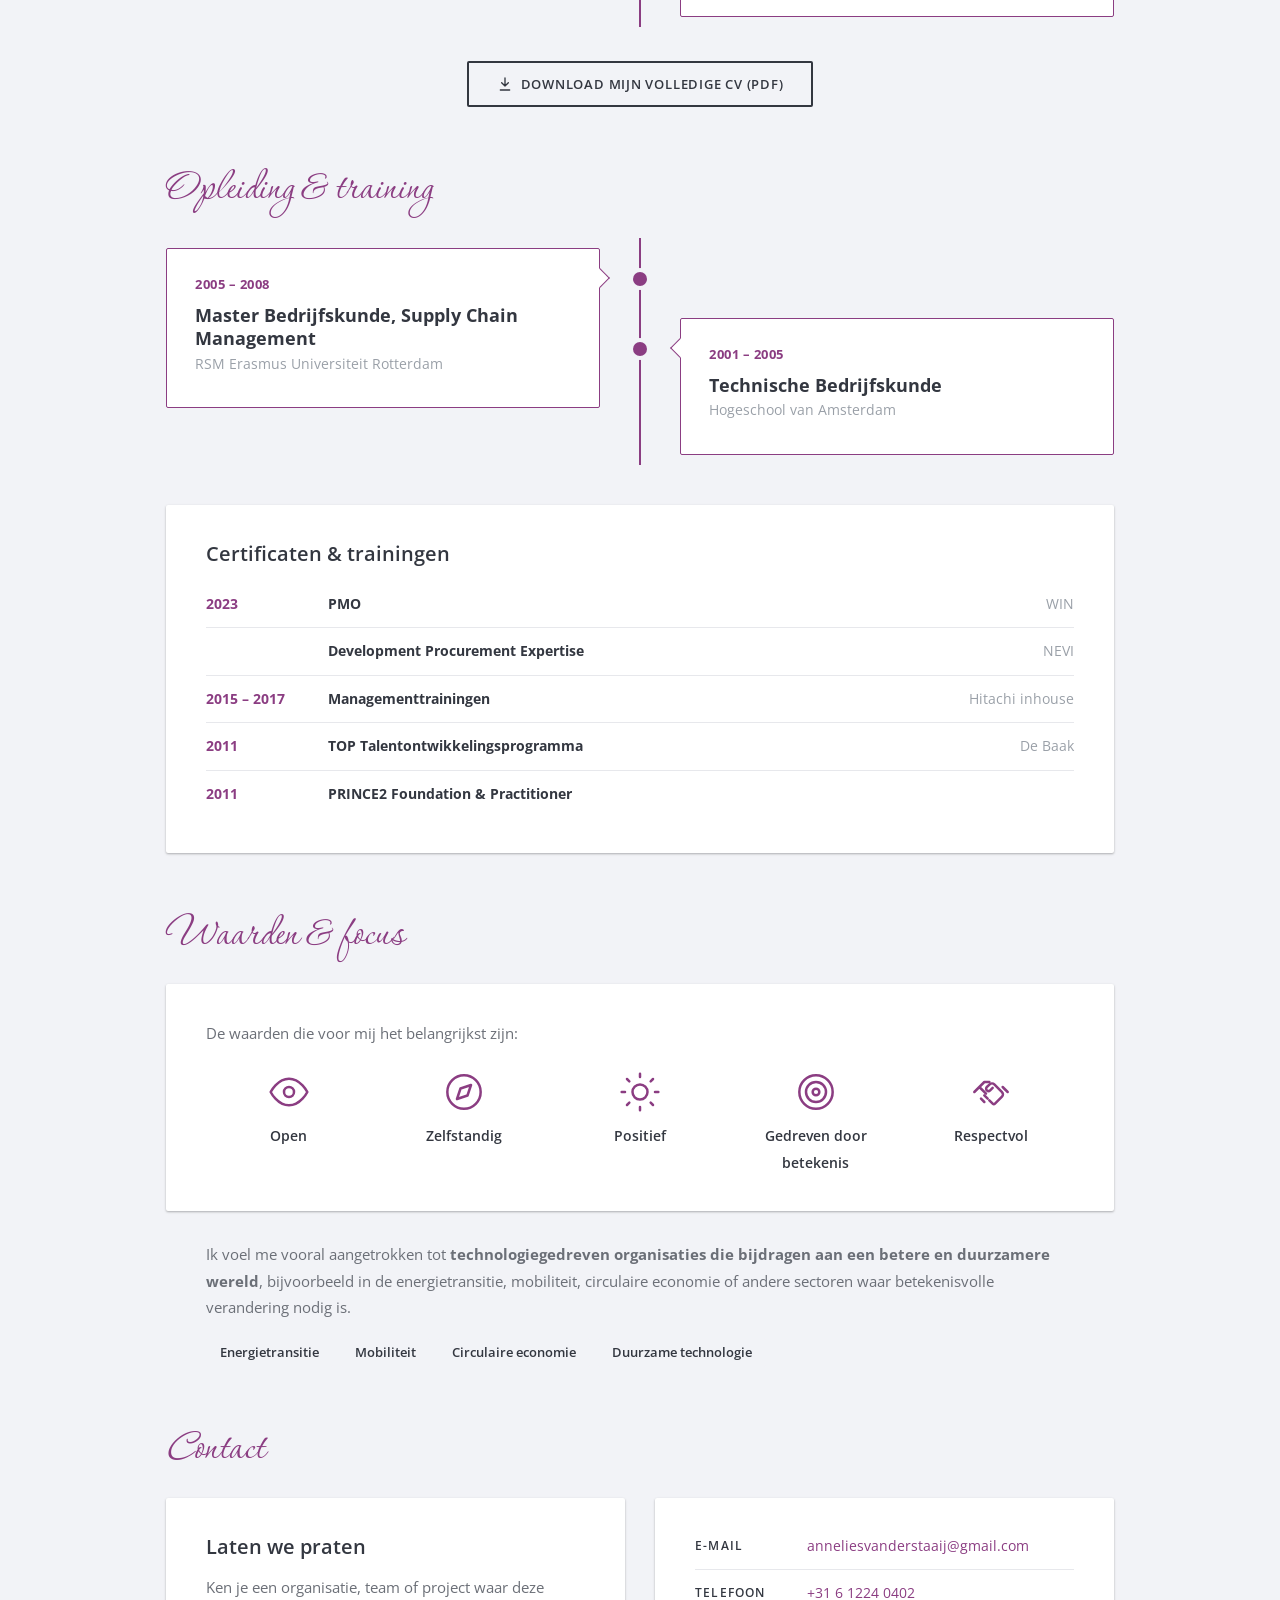
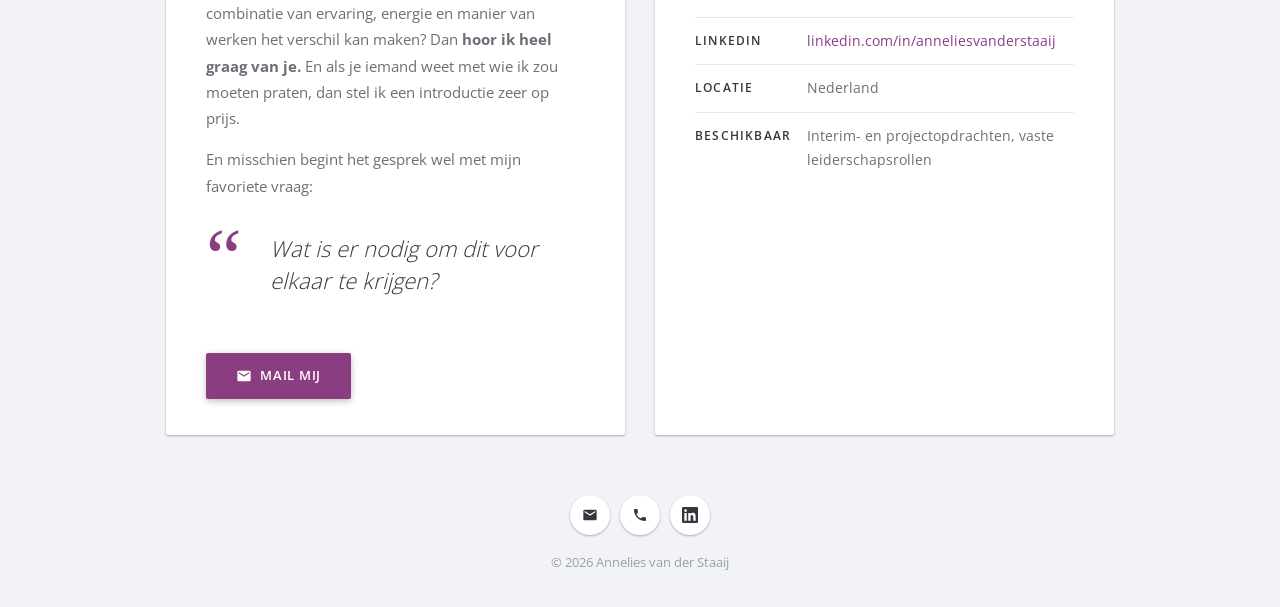
==== commit f305d79f: "Corinthia script font for logo, name and section titles Replaces Fredoka One in the logo, favicon an" ====
--- a/nl/index.html
+++ b/nl/index.html
@@ -13,14 +13,15 @@
   <meta property="og:title" content="Annelies van der Staaij">
   <meta property="og:description" content="Supply chain, inkoop, projectmanagement en transformatie. Wat is er nodig om dit voor elkaar te krijgen?">
   <meta property="og:url" content="https://www.anneliesvanderstaaij.nl/nl/">
-  <meta property="og:image" content="https://www.anneliesvanderstaaij.nl/assets/img/og-image.png?v=2026111001">
+  <meta property="og:image" content="https://www.anneliesvanderstaaij.nl/assets/img/og-image.png?v=2026112601">
   <meta property="og:locale" content="nl_NL">
   <meta name="twitter:card" content="summary_large_image">
   <meta name="theme-color" content="#8b3d82">
   <link rel="icon" href="/assets/img/favicon-as.svg" type="image/svg+xml">
   <link rel="preload" href="/assets/fonts/open-sans-latin.woff2" as="font" type="font/woff2" crossorigin>
-  <link rel="stylesheet" href="/assets/css/style.css?v=2026111001">
-  <script src="/assets/js/site.js?v=2026111001"></script>
+  <link rel="preload" href="/assets/fonts/corinthia-latin.woff2" as="font" type="font/woff2" crossorigin>
+  <link rel="stylesheet" href="/assets/css/style.css?v=2026112601">
+  <script src="/assets/js/site.js?v=2026112601"></script>
 </head>
 <body>
   <a class="skip-link" href="#main">Naar de inhoud</a>
@@ -43,7 +44,7 @@
     <div class="head-bg"></div>
     <div class="head-bar">
       <div class="head-bar-inner">
-        <a class="logo" href="#top" aria-label="Van Der Staaij Interim Solutions"><img class="logo-light" src="/assets/img/logo-as-wit.svg" alt="" width="186" height="40"><img class="logo-dark" src="/assets/img/logo-as.svg" alt="" width="186" height="40"></a>
+        <a class="logo" href="#top" aria-label="Van Der Staaij Interim Solutions"><img class="logo-light" src="/assets/img/logo-as-wit.svg" alt="" width="179" height="40"><img class="logo-dark" src="/assets/img/logo-as.svg" alt="" width="179" height="40"></a>
         <div class="head-nav">
           <nav class="nav" aria-label="Hoofdmenu">
             <ul>
@@ -224,18 +225,7 @@
                 <span class="dot"></span>
                 <div class="timeline-box-inner animate-right">
                   <span class="arrow"></span>
-                  <div class="date">okt 2026 – heden</div>
-                  <h3>Interim Manager &amp; Consultant</h3>
-                  <h4>Van Der Staaij Interim Solutions, Hillegom</h4>
-                  <p>Ik ben het best op het snijvlak van strategie en uitvoering. Ik breng structuur aan, verbind mensen en perspectieven, en vertaal complexe vraagstukken naar heldere plannen en zichtbare vooruitgang. Ik ben vooral geïnteresseerd in technologiegedreven organisaties die werken aan de uitdagingen van morgen, van energietransitie en mobiliteit tot circulariteit en duurzame industrie. Mijn leidende vraag is eenvoudig: “Wat is er nodig om dit te realiseren?”</p>
-                  <p>Ik sta open voor senior leiderschaps-, interim- en transformatierollen waarin ik strategie kan omzetten in actie, mensen en disciplines kan verbinden en resultaten kan neerzetten. Met bijna 20 jaar ervaring in inkoop, supply chain, projectmanagement en transformatie heb ik functies opgebouwd en geprofessionaliseerd, teams ontwikkeld en complexe veranderingen geleid in internationale industriële omgevingen.</p>
-                </div>
-              </div>
-              <div class="timeline-box timeline-box-right">
-                <span class="dot"></span>
-                <div class="timeline-box-inner animate-left">
-                  <span class="arrow"></span>
-                  <div class="date">apr 2023 – sep 2026</div>
+                  <div class="date">apr 2023 – heden</div>
                   <h3>Manager Procurement</h3>
                   <h4>Hitachi Construction Machinery Europe, Amsterdam</h4>
                   <ul>
@@ -248,9 +238,9 @@
                   </ul>
                 </div>
               </div>
-              <div class="timeline-box timeline-box-left">
-                <span class="dot"></span>
-                <div class="timeline-box-inner animate-right">
+              <div class="timeline-box timeline-box-right">
+                <span class="dot"></span>
+                <div class="timeline-box-inner animate-left">
                   <span class="arrow"></span>
                   <div class="date">aug 2018 – apr 2023</div>
                   <h3>Corporate Program Manager</h3>
@@ -263,9 +253,9 @@
                   </ul>
                 </div>
               </div>
-              <div class="timeline-box timeline-box-right">
-                <span class="dot"></span>
-                <div class="timeline-box-inner animate-left">
+              <div class="timeline-box timeline-box-left">
+                <span class="dot"></span>
+                <div class="timeline-box-inner animate-right">
                   <span class="arrow"></span>
                   <div class="date">dec 2017 – jul 2018</div>
                   <h3>Supply Chain Manager</h3>
@@ -277,9 +267,9 @@
                   </ul>
                 </div>
               </div>
-              <div class="timeline-box timeline-box-left">
-                <span class="dot"></span>
-                <div class="timeline-box-inner animate-right">
+              <div class="timeline-box timeline-box-right">
+                <span class="dot"></span>
+                <div class="timeline-box-inner animate-left">
                   <span class="arrow"></span>
                   <div class="date">mrt 2015 – nov 2017</div>
                   <h3>Manager Supply Chain Management</h3>
@@ -292,9 +282,9 @@
                   </ul>
                 </div>
               </div>
-              <div class="timeline-box timeline-box-right">
-                <span class="dot"></span>
-                <div class="timeline-box-inner animate-left">
+              <div class="timeline-box timeline-box-left">
+                <span class="dot"></span>
+                <div class="timeline-box-inner animate-right">
                   <span class="arrow"></span>
                   <div class="date">2013 – 2015</div>
                   <h3>Supply Chain Specialist</h3>
@@ -302,9 +292,9 @@
                   <p>ERP-transitie van BaaN naar SAP en leiding aan de implementatie van een Manufacturing Execution System (MES).</p>
                 </div>
               </div>
-              <div class="timeline-box timeline-box-left">
-                <span class="dot"></span>
-                <div class="timeline-box-inner animate-right">
+              <div class="timeline-box timeline-box-right">
+                <span class="dot"></span>
+                <div class="timeline-box-inner animate-left">
                   <span class="arrow"></span>
                   <div class="date">2011 – 2013</div>
                   <h3>Logistiek Manager HV-kabelfabriek</h3>
@@ -312,9 +302,9 @@
                   <p>Verantwoordelijk voor planning, materiaalbeheer, magazijn en expeditie.</p>
                 </div>
               </div>
-              <div class="timeline-box timeline-box-right">
-                <span class="dot"></span>
-                <div class="timeline-box-inner animate-left">
+              <div class="timeline-box timeline-box-left">
+                <span class="dot"></span>
+                <div class="timeline-box-inner animate-right">
                   <span class="arrow"></span>
                   <div class="date">2010 – 2011</div>
                   <h3>Supply Chain Specialist</h3>
@@ -322,9 +312,9 @@
                   <p>Implementatie van Kanban en uniforme planningsprocessen binnen Nederlandse productielocaties.</p>
                 </div>
               </div>
-              <div class="timeline-box timeline-box-left">
-                <span class="dot"></span>
-                <div class="timeline-box-inner animate-right">
+              <div class="timeline-box timeline-box-right">
+                <span class="dot"></span>
+                <div class="timeline-box-inner animate-left">
                   <span class="arrow"></span>
                   <div class="date">2008 – 2010</div>
                   <h3>Forecast Demand Analyst</h3>
--- a/assets/css/style.css
+++ b/assets/css/style.css
@@ -1,6 +1,6 @@
 /* Look and feel modelled on the RS Card "student" demo: a dark photo header,
    a profile card that overlaps it, white material-style section boxes,
-   Open Sans text with a Fredoka One logo, plum (pruim) purple accent (#8b3d82) and
+   Open Sans text with Corinthia (script) for the logo, name and section titles, plum (pruim) purple accent (#8b3d82) and
    sections that slide into view while scrolling. All code here is our own. */
 
 @font-face {
@@ -12,8 +12,8 @@
 }
 
 @font-face {
-  font-family: "Fredoka One";
-  src: url("../fonts/fredoka-one-latin.woff2") format("woff2");
+  font-family: "Corinthia";
+  src: url("../fonts/corinthia-latin.woff2") format("woff2");
   font-weight: 400;
   font-style: normal;
   font-display: swap;
@@ -239,7 +239,7 @@
 .logo img {
   display: block;
   width: auto;
-  height: 40px;
+  height: 52px;
 }
 
 .logo .logo-dark,
@@ -436,7 +436,7 @@
   }
 
   .logo img {
-    height: 34px;
+    height: 44px;
   }
 }
 
@@ -458,10 +458,12 @@
 }
 
 .section-title {
-  margin: 0 0 24px;
-  font-size: 26px;
-  font-weight: 300;
-  color: var(--title);
+  margin: 0 0 20px;
+  font-family: "Corinthia", cursive;
+  font-size: 50px;
+  font-weight: 400;
+  line-height: 1.1;
+  color: var(--theme);
 }
 
 .section-box {
@@ -664,14 +666,20 @@
 }
 
 .profile-title {
-  font-size: 36px;
-  font-weight: 700;
-  line-height: 1.2;
+  font-family: "Corinthia", cursive;
+  font-size: 62px;
+  font-weight: 400;
+  line-height: 1.05;
   color: var(--title);
 }
 
 .profile-title span {
+  display: block;
+  margin-bottom: 2px;
+  font-family: "Open Sans", system-ui, -apple-system, "Segoe UI", sans-serif;
+  font-size: 20px;
   font-weight: 300;
+  line-height: 1.4;
 }
 
 .profile-position {
@@ -757,7 +765,11 @@
   }
 
   .profile-title {
-    font-size: 28px;
+    font-size: 50px;
+  }
+
+  .section-title {
+    font-size: 44px;
   }
 
   .profile-list,
@@ -1454,7 +1466,3 @@
     font-size: 20px;
   }
 }
-
-.timeline-box-inner p {
-  margin: 12px 0 0;
-}
